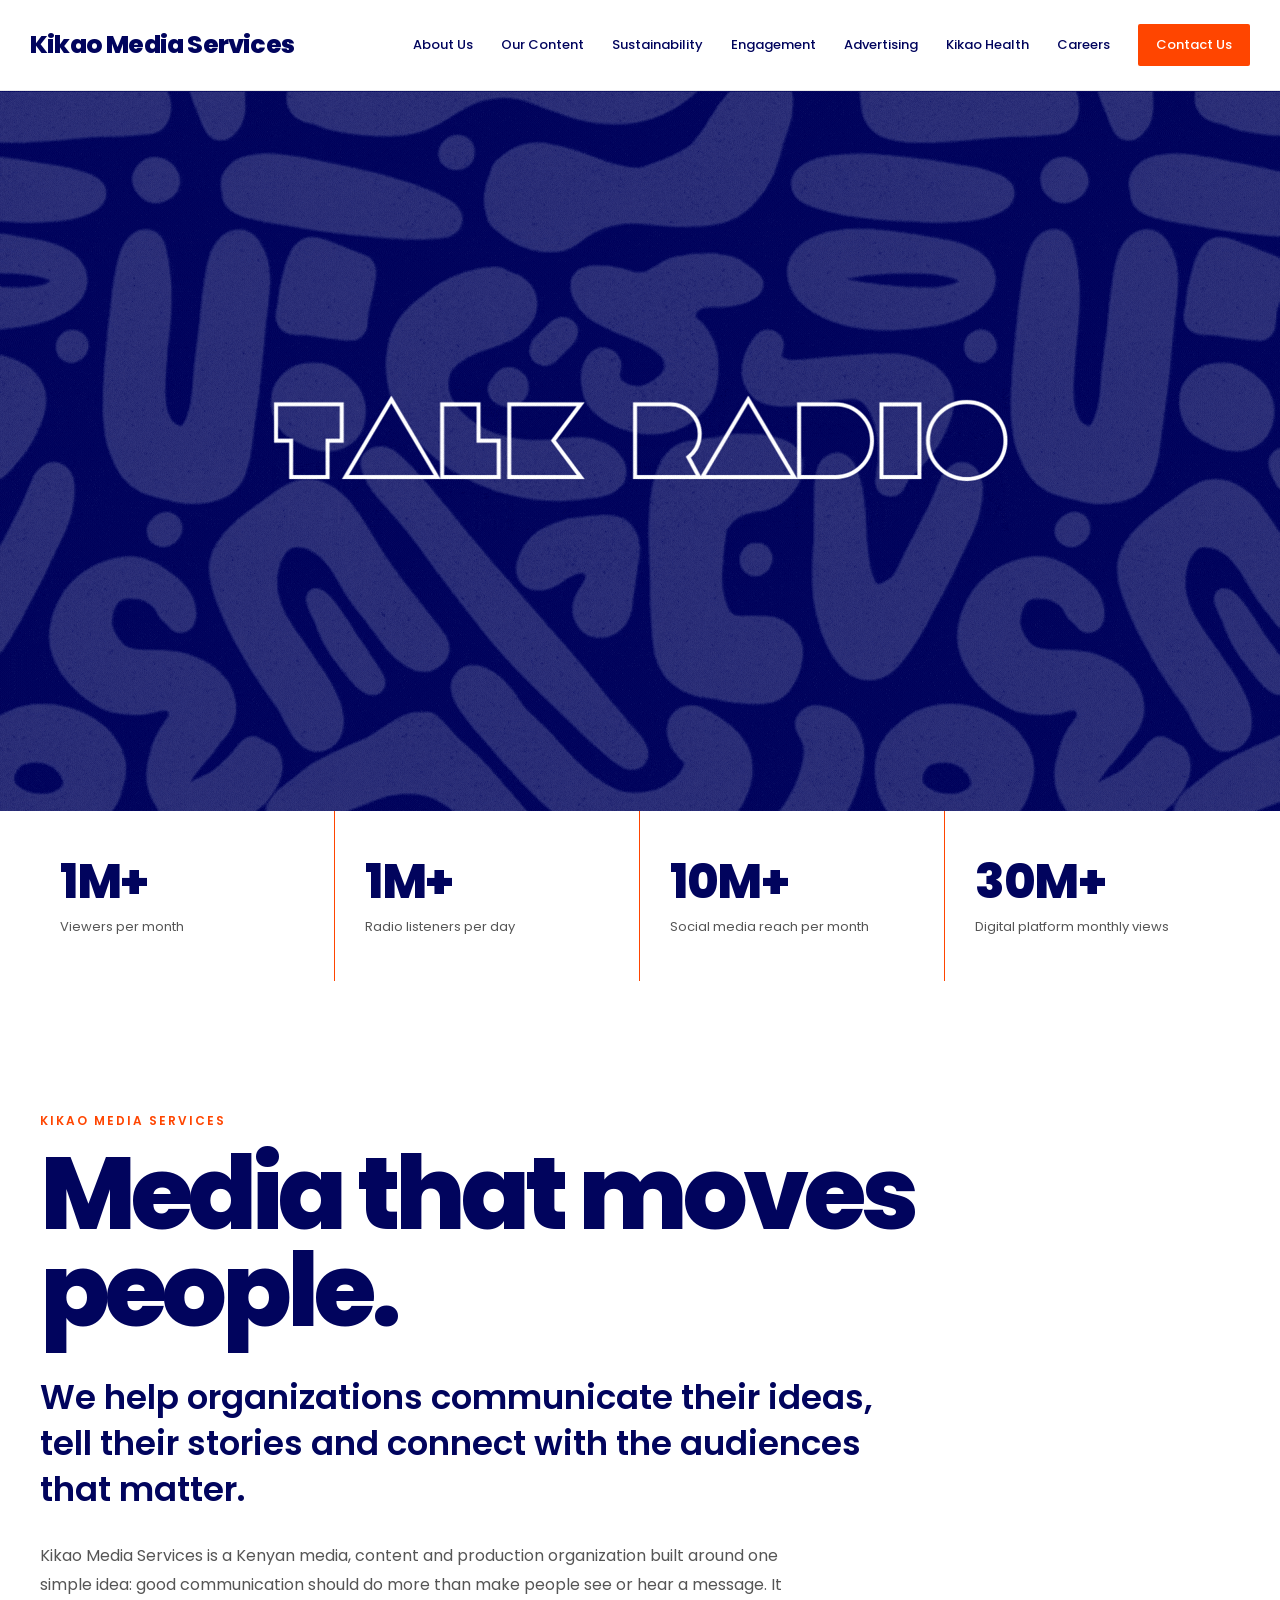
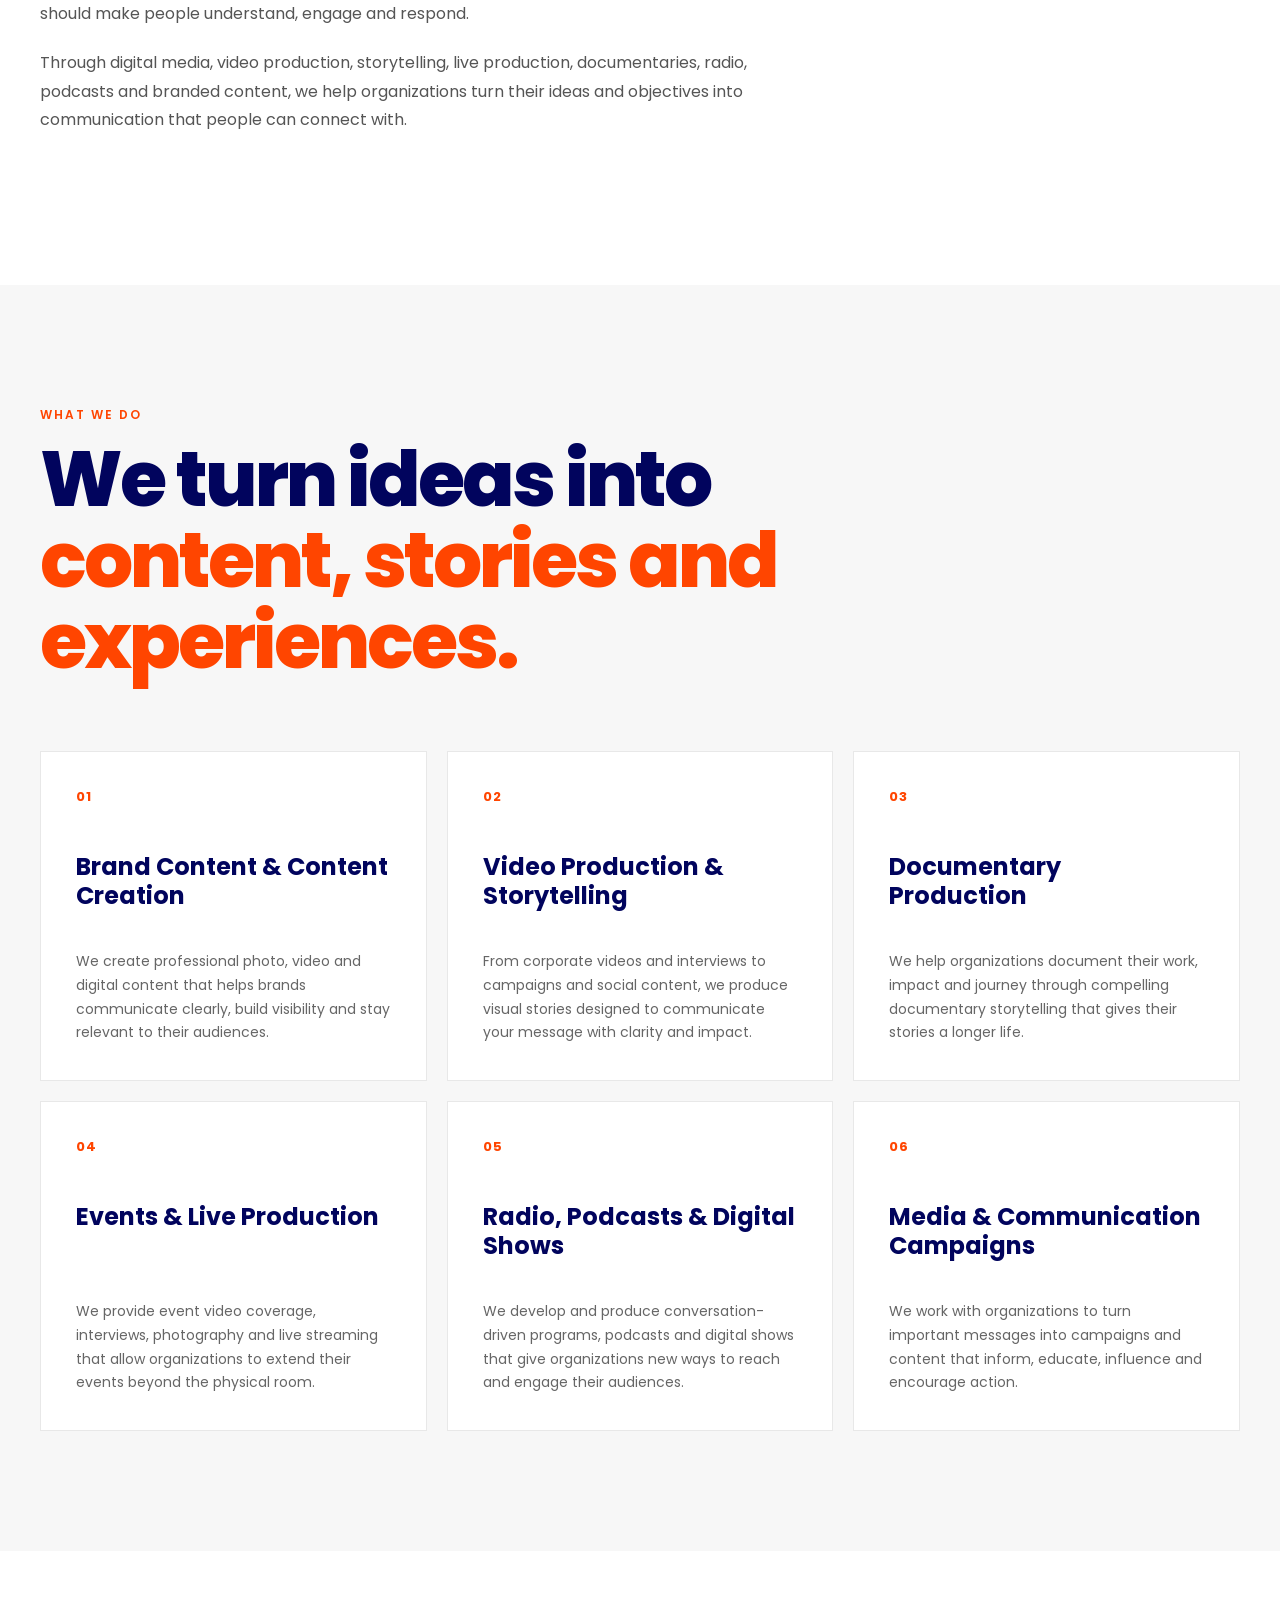
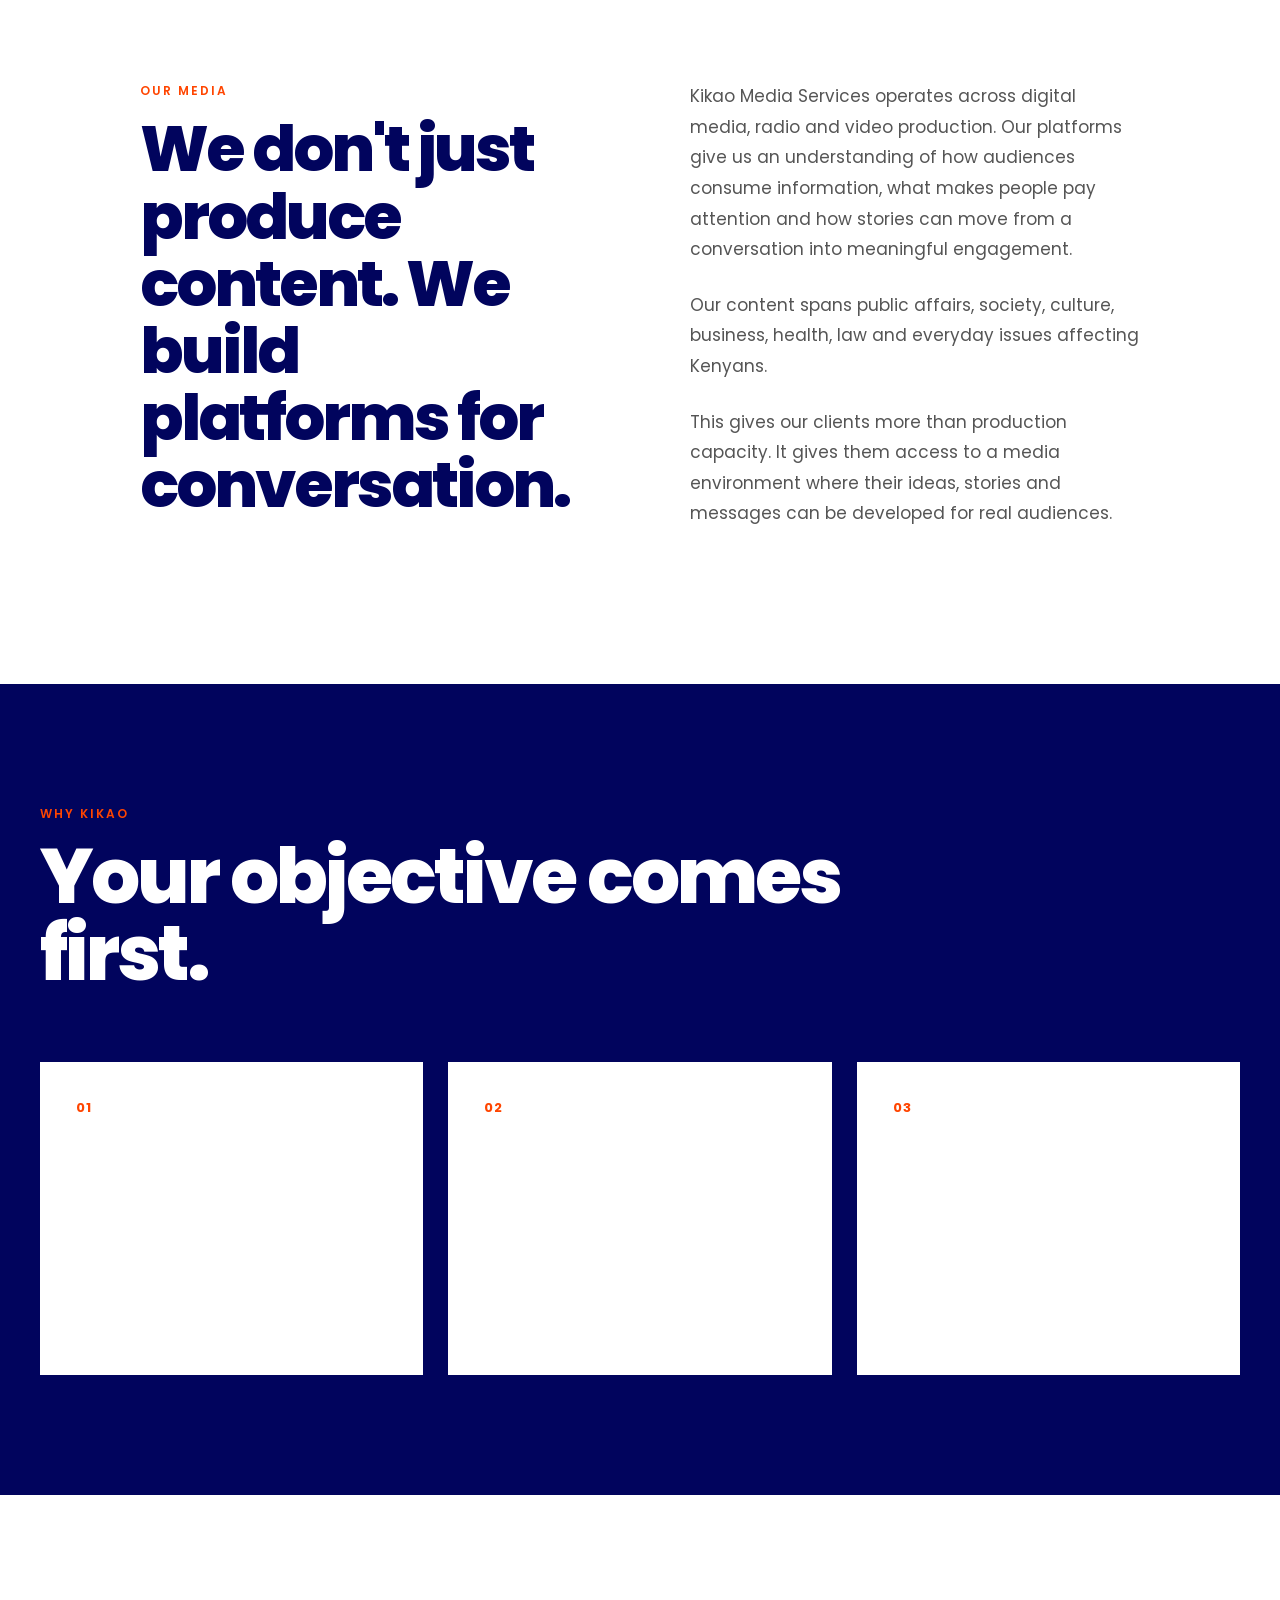
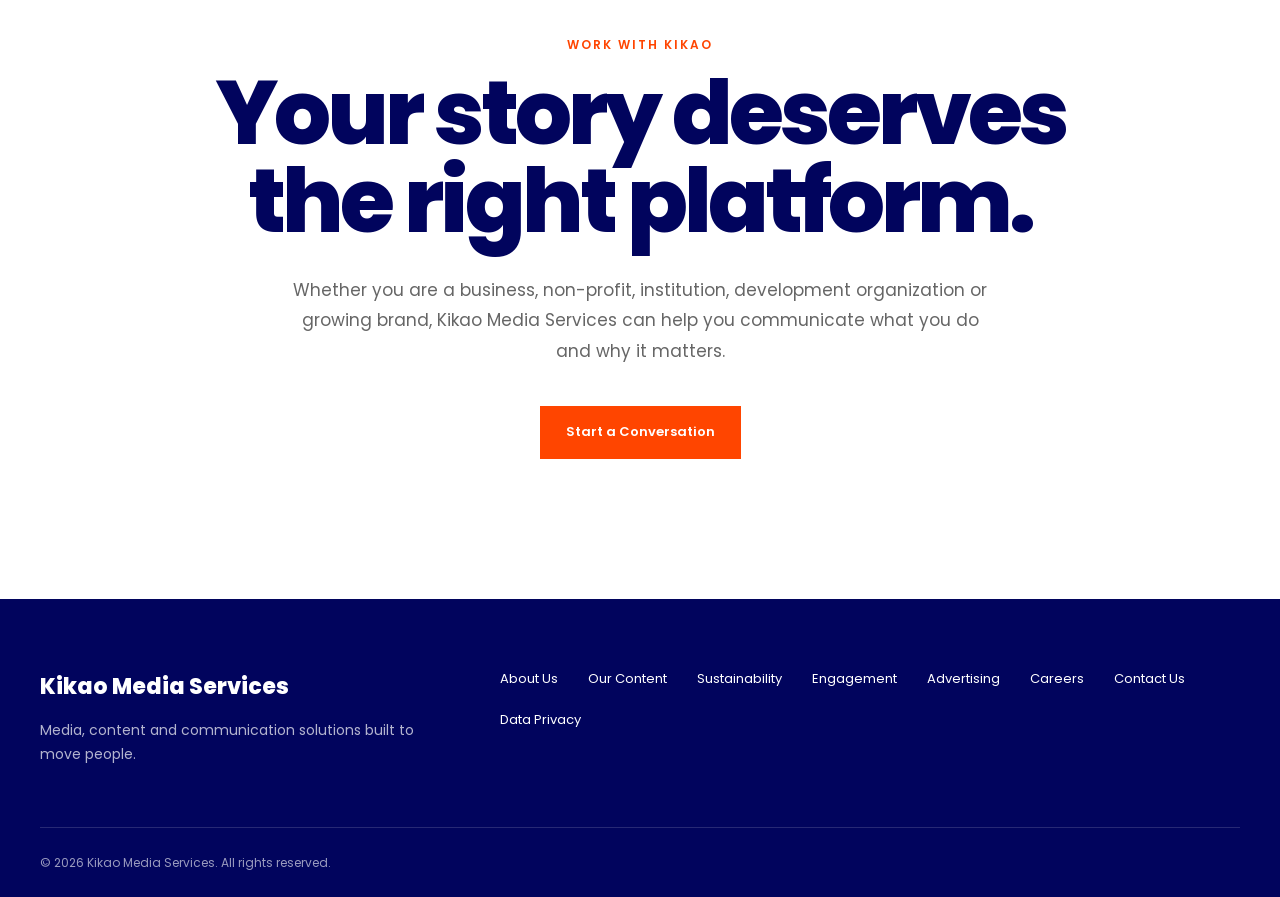
==== Kikao Media Website 2/index.html @ 3f17b271 "Update index.html" ====
<!DOCTYPE html>
<html lang="en">

<head>

    <meta charset="UTF-8">

    <meta name="viewport" content="width=device-width, initial-scale=1.0">

    <title>Kikao Media Services | Media, Content & Communication</title>

    <meta
        name="description"
        content="Kikao Media Services is a Kenyan media and production organization helping businesses, organizations and brands communicate through content, storytelling, digital media and production."
    >

    <!-- Google Fonts -->

    <link rel="preconnect" href="https://fonts.googleapis.com">

    <link rel="preconnect"
          href="https://fonts.gstatic.com"
          crossorigin>

    <link
        href="https://fonts.googleapis.com/css2?family=Poppins:wght@400;500;600;700;800&display=swap"
        rel="stylesheet"
    >

    <!-- Main CSS -->

    <link rel="stylesheet" href="kikao.css">

</head>


<body>


<!-- =========================================
     HEADER
========================================= -->

<header class="site-header">

    <div class="header-container">

        <!-- LOGO -->

        <a href="index.html" class="logo">
            Kikao Media Services
        </a>


        <!-- DESKTOP NAVIGATION -->

        <nav class="desktop-nav">

            <a href="about.html">
                About Us
            </a>

            <a href="content.html">
                Our Content
            </a>

            <a href="sustainability.html">
                Sustainability
            </a>

            <a href="engagement.html">
                Engagement
            </a>

            <a href="advertising.html">
                Advertising
            </a>

            <a href="kikaohealth.html">
                Kikao Health
            </a>

            <a href="careers.html">
                Careers
            </a>

            <a href="contact.html" class="contact-link">
                Contact Us
            </a>

        </nav>


        <!-- MOBILE MENU BUTTON -->

        <button
            class="menu-button"
            id="menuButton"
            aria-label="Open navigation menu"
            aria-expanded="false"
        >

            <span></span>
            <span></span>
            <span></span>

        </button>

    </div>


    <!-- MOBILE NAVIGATION -->

    <nav class="mobile-nav" id="mobileNav">

        <a href="about.html">
            About Us
        </a>

        <a href="content.html">
            Our Content
        </a>

        <a href="sustainability.html">
            Sustainability
        </a>

        <a href="engagement.html">
            Engagement
        </a>

        <a href="advertising.html">
            Advertising
        </a>

        <a href="kikaohealth.html">
                Kikao Health
            </a>

        <a href="careers.html">
            Careers
        </a>

        <a href="privacy.html">
            Privacy
        </a>

        <a href="contact.html">
            Contact Us
        </a>

    </nav>

</header>



<!-- =========================================
     HERO / BANNER
========================================= -->

<section class="hero">

    <img
        src="Kikao Thumbnails.gif"
        alt="Kikao Media Services"
        class="hero-image"
    >

</section>



<!-- =========================================
     AUDIENCE STATISTICS
========================================= -->

<section class="stats">

    <div class="stats-container">


        <div class="stat-item">

            <div class="stat-number">
                1M+
            </div>

            <div class="stat-label">
                Viewers per month
            </div>

        </div>


        <div class="stat-item">

            <div class="stat-number">
                1M+
            </div>

            <div class="stat-label">
                Radio listeners per day
            </div>

        </div>


        <div class="stat-item">

            <div class="stat-number">
                10M+
            </div>

            <div class="stat-label">
                Social media reach per month
            </div>

        </div>


        <div class="stat-item">

            <div class="stat-number">
                30M+
            </div>

            <div class="stat-label">
                Digital platform monthly views
            </div>

        </div>

    </div>

</section>



<!-- =========================================
     INTRODUCTION
========================================= -->

<section class="intro-section">

    <div class="intro-container">


        <p class="section-eyebrow">
            KIKAO MEDIA SERVICES
        </p>


        <h1>
            Media that moves people.
        </h1>


        <p class="intro-lead">

            We help organizations communicate their ideas,
            tell their stories and connect with the audiences
            that matter.

        </p>


        <p class="intro-text">

            Kikao Media Services is a Kenyan media, content and
            production organization built around one simple idea:
            good communication should do more than make people
            see or hear a message. It should make people understand,
            engage and respond.

        </p>


        <p class="intro-text">

            Through digital media, video production, storytelling,
            live production, documentaries, radio, podcasts and
            branded content, we help organizations turn their
            ideas and objectives into communication that people
            can connect with.

        </p>

    </div>

</section>



<!-- =========================================
     WHAT WE DO
========================================= -->

<section class="services-section">

    <div class="services-container">


        <div class="services-heading">

            <p class="section-eyebrow">
                WHAT WE DO
            </p>

            <h2>
                We turn ideas into
                <span>content, stories and experiences.</span>
            </h2>

        </div>



        <div class="services-grid">


            <!-- SERVICE 01 -->

            <div class="service-card">

                <span class="service-number">
                    01
                </span>

                <h3>
                    Brand Content
                    & Content Creation
                </h3>

                <p>

                    We create professional photo, video and
                    digital content that helps brands communicate
                    clearly, build visibility and stay relevant
                    to their audiences.

                </p>

            </div>



            <!-- SERVICE 02 -->

            <div class="service-card">

                <span class="service-number">
                    02
                </span>

                <h3>
                    Video Production
                    & Storytelling
                </h3>

                <p>

                    From corporate videos and interviews to
                    campaigns and social content, we produce
                    visual stories designed to communicate
                    your message with clarity and impact.

                </p>

            </div>



            <!-- SERVICE 03 -->

            <div class="service-card">

                <span class="service-number">
                    03
                </span>

                <h3>
                    Documentary
                    Production
                </h3>

                <p>

                    We help organizations document their work,
                    impact and journey through compelling
                    documentary storytelling that gives
                    their stories a longer life.

                </p>

            </div>



            <!-- SERVICE 04 -->

            <div class="service-card">

                <span class="service-number">
                    04
                </span>

                <h3>
                    Events & Live
                    Production
                </h3>

                <p>

                    We provide event video coverage, interviews,
                    photography and live streaming that allow
                    organizations to extend their events beyond
                    the physical room.

                </p>

            </div>



            <!-- SERVICE 05 -->

            <div class="service-card">

                <span class="service-number">
                    05
                </span>

                <h3>
                    Radio, Podcasts
                    & Digital Shows
                </h3>

                <p>

                    We develop and produce conversation-driven
                    programs, podcasts and digital shows that
                    give organizations new ways to reach and
                    engage their audiences.

                </p>

            </div>



            <!-- SERVICE 06 -->

            <div class="service-card">

                <span class="service-number">
                    06
                </span>

                <h3>
                    Media & Communication
                    Campaigns
                </h3>

                <p>

                    We work with organizations to turn important
                    messages into campaigns and content that
                    inform, educate, influence and encourage
                    action.

                </p>

            </div>

        </div>

    </div>

</section>



<!-- =========================================
     OUR MEDIA
========================================= -->

<section class="media-section">

    <div class="media-container">


        <div class="media-heading">

            <p class="section-eyebrow">
                OUR MEDIA
            </p>

            <h2>
                We don't just produce
                content. We build
                platforms for conversation.
            </h2>

        </div>


        <div class="media-content">

            <p>

                Kikao Media Services operates across digital
                media, radio and video production. Our platforms
                give us an understanding of how audiences consume
                information, what makes people pay attention and
                how stories can move from a conversation into
                meaningful engagement.

            </p>


            <p>

                Our content spans public affairs, society,
                culture, business, health, law and everyday
                issues affecting Kenyans.

            </p>


            <p>

                This gives our clients more than production
                capacity. It gives them access to a media
                environment where their ideas, stories and
                messages can be developed for real audiences.

            </p>

        </div>

    </div>

</section>



<!-- =========================================
     WHY KIKAO
========================================= -->

<section class="why-section">

    <div class="why-container">


        <div class="why-heading">

            <p class="section-eyebrow">
                WHY KIKAO
            </p>

            <h2>
                Your objective comes first.
            </h2>

        </div>


        <div class="why-grid">


            <div class="why-item">

                <span class="why-number">
                    01
                </span>

                <h3>
                    We understand
                    the problem.
                </h3>

                <p>

                    Before creating anything, we take time to
                    understand what you are trying to achieve,
                    who you need to reach and what stands in
                    the way.

                </p>

            </div>



            <div class="why-item">

                <span class="why-number">
                    02
                </span>

                <h3>
                    We build the
                    right solution.
                </h3>

                <p>

                    We combine strategy, storytelling and
                    production to develop content and media
                    solutions around your actual objective.

                </p>

            </div>



            <div class="why-item">

                <span class="why-number">
                    03
                </span>

                <h3>
                    We create something
                    people remember.
                </h3>

                <p>

                    The final goal is not simply to produce
                    something that looks good. It is to create
                    communication that reaches people and
                    creates value for your organization.

                </p>

            </div>

        </div>

    </div>

</section>



<!-- =========================================
     PARTNERS
========================================= -->

<section class="partnership-section">

    <div class="partnership-container">


        <p class="section-eyebrow">
            WORK WITH KIKAO
        </p>


        <h2>
            Your story deserves
            the right platform.
        </h2>


        <p>

            Whether you are a business, non-profit,
            institution, development organization or
            growing brand, Kikao Media Services can help
            you communicate what you do and why it matters.

        </p>


        <a
            href="contact.html"
            class="primary-button"
        >
            Start a Conversation
        </a>

    </div>

</section>



<!-- =========================================
     FOOTER
========================================= -->

<footer class="site-footer">

    <div class="footer-container">


        <div class="footer-brand">

            <div class="footer-logo">
                Kikao Media Services
            </div>

            <p>

                Media, content and communication solutions
                built to move people.

            </p>

        </div>



        <div class="footer-links">

            <a href="about.html">
                About Us
            </a>

            <a href="content.html">
                Our Content
            </a>

            <a href="sustainability.html">
                Sustainability
            </a>

            <a href="engagement.html">
                Engagement
            </a>

            <a href="advertising.html">
                Advertising
            </a>

            <a href="careers.html">
                Careers
            </a>

            <a href="contact.html">
                Contact Us
            </a>

            <a href="privacy.html">
                Data Privacy
            </a>

        </div>

    </div>



    <div class="footer-bottom">

        <p>
            © 2026 Kikao Media Services. All rights reserved.
        </p>

    </div>

</footer>



<!-- =========================================
     JAVASCRIPT
========================================= -->

<script>

const menuButton = document.getElementById("menuButton");
const mobileNav = document.getElementById("mobileNav");


menuButton.addEventListener("click", function () {

    const isOpen =
        mobileNav.classList.toggle("active");


    menuButton.setAttribute(
        "aria-expanded",
        isOpen
    );

});


/* Close mobile menu after clicking a link */

const mobileLinks =
    mobileNav.querySelectorAll("a");


mobileLinks.forEach(function (link) {

    link.addEventListener("click", function () {

        mobileNav.classList.remove("active");

        menuButton.setAttribute(
            "aria-expanded",
            "false"
        );

    });

});

</script>


</body>

</html>
---- Kikao Media Website 2/kikao.css ----
/* =========================================
   KIKAO MEDIA SERVICES
   MAIN STYLESHEET
========================================= */


/* =========================================
   VARIABLES
========================================= */

:root {
    /* Kikao Brand Colors */
    --primary-color: #01045d;
    --accent-color: #ff4500;

    /* Supporting Colors */
    --text-color: #01045d;
    --muted-color: #555555;
    --background-color: #ffffff;
    --border-color: #e8e8e8;

    /* Layout */
    --max-width: 1400px;
}


/* =========================================
   RESET
========================================= */

* {
    margin: 0;
    padding: 0;
    box-sizing: border-box;
}

html {
    scroll-behavior: smooth;
}

body {
    font-family: "Poppins", sans-serif;
    background: var(--background-color);
    color: var(--text-color);
    line-height: 1.6;
}

a {
    color: inherit;
    text-decoration: none;
}


/* =========================================
   HEADER
========================================= */

.site-header {
    width: 100%;
    background: var(--background-color);
    border-bottom: 1px solid var(--border-color);

    position: relative;
    z-index: 1000;
}

.header-container {
    width: min(100% - 60px, var(--max-width));
    min-height: 90px;
    margin: 0 auto;

    display: flex;
    align-items: center;
    justify-content: space-between;
    gap: 40px;
}


/* =========================================
   LOGO
========================================= */

.logo {
    color: var(--primary-color);

    font-size: 25px;
    font-weight: 800;

    letter-spacing: -0.8px;
    white-space: nowrap;

    transition: color 0.25s ease, opacity 0.25s ease;
}

.logo:hover {
    color: var(--accent-color);
}


/* =========================================
   DESKTOP NAVIGATION
========================================= */

.desktop-nav {
    display: flex;
    align-items: center;
    gap: 28px;
}

.desktop-nav a {
    color: var(--primary-color);

    font-size: 13px;
    font-weight: 500;

    white-space: nowrap;

    transition:
        color 0.25s ease,
        opacity 0.25s ease;
}

.desktop-nav a:hover {
    color: var(--accent-color);
}


/* Contact CTA */

.desktop-nav .contact-link {
    color: #ffffff;
    background: var(--accent-color);

    padding: 11px 18px;

    border-radius: 2px;

    transition:
        background 0.25s ease,
        opacity 0.25s ease;
}

.desktop-nav .contact-link:hover {
    color: #ffffff;
    background: var(--primary-color);
    opacity: 1;
}


/* =========================================
   MOBILE MENU BUTTON
========================================= */

.menu-button {
    width: 42px;
    height: 42px;

    border: none;
    background: transparent;

    display: none;

    flex-direction: column;
    justify-content: center;
    align-items: center;

    gap: 5px;

    cursor: pointer;
}

.menu-button span {
    display: block;

    width: 22px;
    height: 2px;

    background: var(--primary-color);

    transition:
        transform 0.25s ease,
        opacity 0.25s ease;
}


/* =========================================
   MOBILE NAVIGATION
========================================= */

.mobile-nav {
    display: none;

    width: 100%;

    padding: 15px 30px 25px;

    background: var(--background-color);

    border-top: 1px solid var(--border-color);
}

.mobile-nav a {
    display: block;

    padding: 14px 0;

    color: var(--primary-color);

    font-size: 14px;
    font-weight: 500;

    border-bottom: 1px solid var(--border-color);

    transition: color 0.25s ease;
}

.mobile-nav a:last-child {
    border-bottom: none;
}

.mobile-nav a:hover {
    color: var(--accent-color);
}

.mobile-nav.active {
    display: block;
}


/* =========================================
   HERO
========================================= */

.hero {
    width: 100%;

    overflow: hidden;

    background: var(--background-color);
}

.hero-image {
    display: block;

    width: 100%;
    height: auto;

    min-height: 300px;

    object-fit: cover;
}


/* =========================================
   STATISTICS
========================================= */

.stats {
    width: 100%;

    background: var(--background-color);
}

.stats-container {
    width: min(100% - 60px, var(--max-width));
    margin: 0 auto;

    display: grid;

    grid-template-columns: repeat(4, 1fr);
}


/* Individual statistic */

.stat-item {
    min-height: 170px;

    padding: 40px 30px;

    display: flex;
    flex-direction: column;
    justify-content: center;

    border-right: 1px solid var(--accent-color);
}

.stat-item:last-child {
    border-right: none;
}


/* =========================================
   STAT NUMBER
========================================= */

.stat-number {
    color: var(--primary-color);

    font-size: clamp(30px, 4vw, 48px);

    font-weight: 800;

    line-height: 1.1;

    letter-spacing: -1.5px;
}


/* =========================================
   STAT LABEL
========================================= */

.stat-label {
    margin-top: 8px;

    color: var(--muted-color);

    font-size: 13px;
    font-weight: 400;

    line-height: 1.5;
}


/* =========================================
   NEXT SECTION
========================================= */

.next-section {
    padding: 120px 30px;

    background: var(--background-color);
}

.section-container {
    width: min(100%, 900px);

    margin: 0 auto;
}


/* Eyebrow */

.section-eyebrow {
    margin-bottom: 15px;

    color: var(--accent-color);

    font-size: 12px;
    font-weight: 600;

    letter-spacing: 2px;
}


/* Main heading */

.section-container h2 {
    margin-bottom: 20px;

    color: var(--primary-color);

    font-size: clamp(36px, 6vw, 72px);

    font-weight: 800;

    letter-spacing: -3px;

    line-height: 1.05;
}


/* Section paragraph */

.section-container > p:last-child {
    max-width: 650px;

    color: var(--muted-color);

    font-size: 17px;
}


/* =========================================
   TABLET
========================================= */

@media (max-width: 1100px) {

    .desktop-nav {
        gap: 18px;
    }

    .desktop-nav a {
        font-size: 12px;
    }

    .logo {
        font-size: 22px;
    }

    .header-container {
        width: min(100% - 40px, var(--max-width));
    }

    .stats-container {
        width: min(100% - 40px, var(--max-width));
    }

    .stat-item {
        padding: 35px 20px;
    }

}


/* =========================================
   MOBILE
========================================= */

@media (max-width: 800px) {

    /* Header */

    .header-container {
        min-height: 75px;

        width: calc(100% - 40px);
    }

    .logo {
        font-size: 20px;

        letter-spacing: -0.6px;
    }


    /* Hide desktop navigation */

    .desktop-nav {
        display: none;
    }


    /* Show mobile button */

    .menu-button {
        display: flex;
    }


    /* Hero */

    .hero-image {
        min-height: 220px;

        object-fit: cover;
    }


    /* Statistics */

    .stats-container {
        width: 100%;

        display: block;
    }

    .stat-item {
        min-height: auto;

        padding: 30px 25px;

        border-right: none;

        border-bottom: 1px solid var(--accent-color);
    }

    .stat-item:last-child {
        border-bottom: none;
    }

    .stat-number {
        font-size: 38px;
    }

    .stat-label {
        font-size: 13px;
    }


    /* Next section */

    .next-section {
        padding: 80px 25px;
    }

    .section-container h2 {
        letter-spacing: -2px;
    }

}


/* =========================================
   SMALL PHONES
========================================= */

@media (max-width: 450px) {

    .logo {
        font-size: 18px;
    }

    .header-container {
        width: calc(100% - 30px);
    }

    .mobile-nav {
        padding-left: 20px;

        padding-right: 20px;
    }

    .hero-image {
        min-height: 190px;
    }

    .stat-item {
        padding: 27px 20px;
    }

    .stat-number {
        font-size: 34px;
    }

    .next-section {
        padding: 70px 20px;
    }

}

/* =========================================
   KIKAO MEDIA SERVICES
   ABOUT PAGE STYLING
========================================= */


/* =========================================
   GLOBAL ABOUT PAGE CONTAINERS
========================================= */

.about-container,
.content-container,
.media-container,
.cta-container {
    width: min(100% - 60px, 1200px);
    margin-left: auto;
    margin-right: auto;
}


/* =========================================
   WHO WE ARE
========================================= */

.about-intro {
    padding: 130px 0 140px;
    background: #ffffff;
}

.about-container {
    max-width: 1100px;
}

.about-intro .section-eyebrow {
    margin-bottom: 24px;
}

.about-intro h1 {
    max-width: 1050px;

    margin-bottom: 40px;

    color: var(--primary-color);

    font-size: clamp(42px, 6vw, 76px);
    font-weight: 800;

    line-height: 1.05;
    letter-spacing: -3px;
}

.about-intro p {
    max-width: 800px;

    margin-bottom: 22px;

    color: var(--muted-color);

    font-size: 16px;
    line-height: 1.8;
}

.about-intro .lead-text {
    max-width: 850px;

    margin-bottom: 28px;

    color: var(--primary-color);

    font-size: 20px;
    font-weight: 500;

    line-height: 1.7;
}


/* =========================================
   WHAT WE DO
========================================= */

.what-we-do {
    padding: 130px 0 150px;

    background: #f7f7f7;
}

.what-we-do h2,
.our-approach h2,
.why-kikao h2 {
    max-width: 900px;

    margin-bottom: 65px;

    color: var(--primary-color);

    font-size: clamp(40px, 5.5vw, 70px);
    font-weight: 800;

    line-height: 1.05;
    letter-spacing: -3px;
}


/* =========================================
   SERVICE CARDS
========================================= */

.service-grid {
    display: grid;

    grid-template-columns: repeat(3, 1fr);

    gap: 24px;
}

.about-service {
    min-height: 520px;

    padding: 42px 38px;

    background: #ffffff;

    border: 1px solid #e5e5e5;

    display: flex;
    flex-direction: column;

    transition:
        transform 0.3s ease,
        border-color 0.3s ease,
        box-shadow 0.3s ease;
}

.about-service:hover {
    transform: translateY(-6px);

    border-color: var(--accent-color);

    box-shadow: 0 15px 40px rgba(0, 0, 0, 0.06);
}


/* Service number */

.service-number {
    display: block;

    margin-bottom: 35px;

    color: var(--accent-color);

    font-size: 13px;
    font-weight: 600;

    letter-spacing: 1px;
}


/* Service heading */

.about-service h3 {
    margin-bottom: 25px;

    color: var(--primary-color);

    font-size: 27px;
    font-weight: 700;

    line-height: 1.2;
    letter-spacing: -0.8px;
}


/* Service paragraphs */

.about-service p {
    margin-bottom: 18px;

    color: var(--muted-color);

    font-size: 14px;

    line-height: 1.8;
}


/* Value section */

.value-label {
    margin-top: auto;
    margin-bottom: 8px;

    color: var(--accent-color);

    font-size: 11px;
    font-weight: 700;

    letter-spacing: 1.5px;
}

.about-service .value-text {
    margin-bottom: 0;

    color: var(--primary-color);

    font-size: 14px;
    font-weight: 500;
}


/* =========================================
   OUR MEDIA
========================================= */

.our-media {
    padding: 150px 0;

    background: #ffffff;
}

.media-container {
    max-width: 1000px;
}

.our-media .section-eyebrow {
    margin-bottom: 24px;
}

.our-media h2 {
    max-width: 900px;

    margin-bottom: 45px;

    color: var(--primary-color);

    font-size: clamp(42px, 6vw, 76px);
    font-weight: 800;

    line-height: 1.05;
    letter-spacing: -3px;
}

.our-media p {
    max-width: 780px;

    margin-bottom: 22px;

    color: var(--muted-color);

    font-size: 16px;
    line-height: 1.8;
}

.our-media .lead-text {
    max-width: 850px;

    margin-bottom: 32px;

    color: var(--primary-color);

    font-size: 20px;
    font-weight: 500;

    line-height: 1.7;
}


/* =========================================
   OUR APPROACH
========================================= */

.our-approach {
    padding: 140px 0 160px;

    background: #f7f7f7;
}

.our-approach h2 {
    margin-bottom: 65px;
}


/* Approach cards */

.approach-grid {
    display: grid;

    grid-template-columns: repeat(3, 1fr);

    gap: 24px;
}

.approach-item {
    min-height: 350px;

    padding: 40px;

    background: #ffffff;

    border: 1px solid #e5e5e5;

    transition:
        transform 0.3s ease,
        border-color 0.3s ease,
        box-shadow 0.3s ease;
}

.approach-item:hover {
    transform: translateY(-6px);

    border-color: var(--accent-color);

    box-shadow: 0 15px 40px rgba(0, 0, 0, 0.06);
}

.approach-number {
    display: block;

    margin-bottom: 40px;

    color: var(--accent-color);

    font-size: 13px;
    font-weight: 600;

    letter-spacing: 1px;
}

.approach-item h3 {
    margin-bottom: 8px;

    color: var(--primary-color);

    font-size: 30px;
    font-weight: 700;

    letter-spacing: -1px;
}

.approach-item h4 {
    margin-bottom: 22px;

    color: var(--primary-color);

    font-size: 15px;
    font-weight: 500;
}

.approach-item p {
    color: var(--muted-color);

    font-size: 14px;

    line-height: 1.8;
}


/* =========================================
   WHY KIKAO
========================================= */

.why-kikao {
    padding: 150px 0;

    background: #ffffff;
}

.why-kikao h2 {
    margin-bottom: 70px;
}


/* Why cards */

.why-grid {
    display: grid;

    grid-template-columns: repeat(2, 1fr);

    gap: 24px;
}

.why-item {
    padding: 40px;

    border: 1px solid #e5e5e5;

    background: #ffffff;

    transition:
        border-color 0.3s ease,
        transform 0.3s ease,
        box-shadow 0.3s ease;
}

.why-item:hover {
    transform: translateY(-5px);

    border-color: var(--accent-color);

    box-shadow: 0 15px 40px rgba(0, 0, 0, 0.05);
}

.why-number {
    display: block;

    margin-bottom: 25px;

    color: var(--accent-color);

    font-size: 12px;
    font-weight: 600;

    letter-spacing: 1px;
}

.why-item h3 {
    margin-bottom: 15px;

    color: var(--primary-color);

    font-size: 24px;
    font-weight: 700;

    letter-spacing: -0.5px;
}

.why-item p {
    max-width: 500px;

    color: var(--muted-color);

    font-size: 14px;

    line-height: 1.8;
}


/* =========================================
   CALL TO ACTION
========================================= */

.about-cta {
    padding: 150px 0;

    background: var(--primary-color);

    text-align: center;
}

.cta-container {
    max-width: 900px;
}

.about-cta .section-eyebrow {
    margin-bottom: 25px;

    color: var(--accent-color);
}

.about-cta h2 {
    margin-bottom: 25px;

    color: #ffffff;

    font-size: clamp(45px, 7vw, 85px);
    font-weight: 800;

    line-height: 1;
    letter-spacing: -4px;
}

.about-cta p {
    max-width: 650px;

    margin: 0 auto 40px;

    color: rgba(255, 255, 255, 0.75);

    font-size: 17px;

    line-height: 1.7;
}


/* =========================================
   CTA BUTTONS
========================================= */

.cta-buttons {
    display: flex;

    justify-content: center;
    align-items: center;

    gap: 15px;
}

.primary-button,
.secondary-button {
    display: inline-flex;

    align-items: center;
    justify-content: center;

    padding: 14px 25px;

    font-size: 13px;
    font-weight: 600;

    transition:
        background 0.25s ease,
        color 0.25s ease,
        border-color 0.25s ease;
}


/* Orange button */

.primary-button {
    color: #ffffff;

    background: var(--accent-color);

    border: 1px solid var(--accent-color);
}

.primary-button:hover {
    color: var(--primary-color);

    background: #ffffff;

    border-color: #ffffff;
}


/* Outline button */

.secondary-button {
    color: #ffffff;

    background: transparent;

    border: 1px solid rgba(255, 255, 255, 0.5);
}

.secondary-button:hover {
    color: var(--primary-color);

    background: #ffffff;

    border-color: #ffffff;
}


/* =========================================
   TABLET
========================================= */

@media (max-width: 900px) {

    .about-container,
    .content-container,
    .media-container,
    .cta-container {
        width: min(100% - 50px, 750px);
    }


    .service-grid,
    .approach-grid {
        grid-template-columns: 1fr;
    }


    .about-service {
        min-height: auto;
    }


    .approach-item {
        min-height: auto;
    }


    .why-grid {
        grid-template-columns: 1fr;
    }


    .about-intro,
    .our-media,
    .why-kikao {
        padding: 100px 0;
    }


    .what-we-do,
    .our-approach {
        padding: 100px 0;
    }


    .about-intro h1,
    .our-media h2,
    .what-we-do h2,
    .our-approach h2,
    .why-kikao h2 {
        letter-spacing: -2px;
    }

}


/* =========================================
   MOBILE
========================================= */

@media (max-width: 600px) {

    .about-container,
    .content-container,
    .media-container,
    .cta-container {
        width: calc(100% - 40px);
    }


    /* Who We Are */

    .about-intro {
        padding: 80px 0 90px;
    }

    .about-intro h1 {
        margin-bottom: 30px;

        font-size: clamp(38px, 11vw, 55px);

        letter-spacing: -2px;
    }

    .about-intro .lead-text {
        font-size: 17px;
    }

    .about-intro p {
        font-size: 14px;
    }


    /* What We Do */

    .what-we-do {
        padding: 80px 0 90px;
    }

    .what-we-do h2,
    .our-approach h2,
    .why-kikao h2 {
        margin-bottom: 45px;

        font-size: clamp(38px, 10vw, 55px);

        letter-spacing: -2px;
    }


    /* Service Cards */

    .service-grid {
        gap: 18px;
    }

    .about-service {
        padding: 30px;

        min-height: 0;
    }

    .about-service h3 {
        font-size: 24px;
    }


    /* Our Media */

    .our-media {
        padding: 90px 0;
    }

    .our-media h2 {
        margin-bottom: 35px;

        font-size: clamp(40px, 11vw, 58px);

        letter-spacing: -2px;
    }

    .our-media .lead-text {
        font-size: 17px;
    }

    .our-media p {
        font-size: 14px;
    }


    /* Approach */

    .our-approach {
        padding: 90px 0;
    }

    .approach-grid {
        gap: 18px;
    }

    .approach-item {
        padding: 30px;
    }

    .approach-item h3 {
        font-size: 27px;
    }


    /* Why Kikao */

    .why-kikao {
        padding: 90px 0;
    }

    .why-grid {
        gap: 18px;
    }

    .why-item {
        padding: 30px;
    }


    /* CTA */

    .about-cta {
        padding: 90px 0;
    }

    .about-cta h2 {
        font-size: clamp(42px, 12vw, 65px);

        letter-spacing: -3px;
    }

    .about-cta p {
        font-size: 15px;
    }

    .cta-buttons {
        flex-direction: column;

        width: 100%;
    }

    .primary-button,
    .secondary-button {
        width: 100%;
    }

}


/* =========================================
   VERY SMALL PHONES
========================================= */

@media (max-width: 380px) {

    .about-container,
    .content-container,
    .media-container,
    .cta-container {
        width: calc(100% - 30px);
    }

    .about-service,
    .approach-item,
    .why-item {
        padding: 25px;
    }

}

/* =========================================
   KIKAO MEDIA GROUP
   DATA PRIVACY PAGE
========================================= */


/* =========================================
   VARIABLES
========================================= */

:root {

    --privacy-primary: #01045d;
    --privacy-accent: #ff4500;

    --privacy-text: #111111;
    --privacy-muted: #666666;

    --privacy-background: #ffffff;
    --privacy-light: #f7f7f7;

    --privacy-border: #e5e5e5;

}


/* =========================================
   GENERAL
========================================= */

.privacy-container {

    width: min(
        calc(100% - 60px),
        1200px
    );

    margin: 0 auto;

}


/* =========================================
   HERO
========================================= */

.privacy-hero {

    padding: 120px 0 100px;

    background: var(--privacy-light);

    border-bottom: 1px solid var(--privacy-border);

}


.privacy-eyebrow {

    margin-bottom: 20px;

    color: var(--privacy-accent);

    font-size: 12px;
    font-weight: 700;

    letter-spacing: 2px;

}


.privacy-hero h1 {

    max-width: 900px;

    margin-bottom: 30px;

    color: var(--privacy-primary);

    font-size: clamp(
        52px,
        8vw,
        110px
    );

    font-weight: 800;

    letter-spacing: -5px;

    line-height: 0.95;

}


.privacy-intro {

    max-width: 650px;

    color: var(--privacy-muted);

    font-size: 18px;

    line-height: 1.7;

}


/* =========================================
   CONTENT
========================================= */

.privacy-content {

    padding: 100px 0 140px;

    background: var(--privacy-background);

}


/* =========================================
   PRIVACY SECTION
========================================= */

.privacy-section {

    display: grid;

    grid-template-columns: 100px 1fr;

    gap: 60px;

    padding: 70px 0;

    border-bottom: 1px solid var(--privacy-border);

}


.privacy-section:first-child {

    padding-top: 0;

}


.privacy-section:last-child {

    border-bottom: none;

}


/* =========================================
   NUMBER
========================================= */

.privacy-number {

    color: var(--privacy-accent);

    font-size: 14px;

    font-weight: 700;

    letter-spacing: 1px;

}


/* =========================================
   COPY
========================================= */

.privacy-copy {

    max-width: 800px;

}


.privacy-copy h2 {

    margin-bottom: 25px;

    color: var(--privacy-primary);

    font-size: clamp(
        28px,
        4vw,
        48px
    );

    font-weight: 800;

    letter-spacing: -1.5px;

    line-height: 1.1;

}


.privacy-copy p {

    margin-bottom: 20px;

    color: var(--privacy-text);

    font-size: 16px;

    line-height: 1.8;

}


.privacy-copy ul {

    margin: 25px 0;

    padding-left: 22px;

}


.privacy-copy li {

    margin-bottom: 13px;

    padding-left: 5px;

    color: var(--privacy-text);

    font-size: 16px;

    line-height: 1.7;

}


.privacy-copy strong {

    color: var(--privacy-primary);

}


/* =========================================
   CONTACT
========================================= */

.privacy-contact {

    margin-top: 35px;

    padding: 30px;

    background: var(--privacy-light);

    border-left: 4px solid var(--privacy-accent);

}


.privacy-contact p {

    margin-bottom: 8px;

}


.privacy-contact a {

    color: var(--privacy-primary);

    font-weight: 600;

}


.privacy-contact a:hover {

    color: var(--privacy-accent);

}


/* =========================================
   UPDATED DATE
========================================= */

.privacy-updated {

    margin-top: 35px;

    padding-top: 20px;

    border-top: 1px solid var(--privacy-border);

}


/* =========================================
   FOOTER
========================================= */

.site-footer {

    padding: 70px 0 25px;

    background: var(--privacy-primary);

    color: #ffffff;

}


.footer-container {

    width: min(
        calc(100% - 60px),
        1200px
    );

    margin: 0 auto;

    display: flex;

    justify-content: space-between;

    gap: 60px;

}


.footer-brand {

    max-width: 400px;

}


.footer-logo {

    margin-bottom: 15px;

    font-size: 22px;

    font-weight: 800;

}


.footer-brand p {

    color: rgba(255,255,255,0.7);

    font-size: 14px;

    line-height: 1.7;

}


.footer-links {

    display: flex;

    flex-wrap: wrap;

    gap: 20px 30px;

    align-content: flex-start;

}


.footer-links a {

    color: #ffffff;

    font-size: 13px;

    transition: color 0.2s ease;

}


.footer-links a:hover {

    color: var(--privacy-accent);

}


.footer-bottom {

    width: min(
        calc(100% - 60px),
        1200px
    );

    margin: 60px auto 0;

    padding-top: 25px;

    border-top: 1px solid rgba(
        255,
        255,
        255,
        0.15
    );

}


.footer-bottom p {

    color: rgba(
        255,
        255,
        255,
        0.6
    );

    font-size: 12px;

}


/* =========================================
   TABLET
========================================= */

@media (max-width: 800px) {

    .privacy-container {

        width: calc(100% - 40px);

    }


    .privacy-hero {

        padding: 80px 0 70px;

    }


    .privacy-hero h1 {

        letter-spacing: -3px;

    }


    .privacy-content {

        padding: 70px 0 90px;

    }


    .privacy-section {

        grid-template-columns: 1fr;

        gap: 15px;

        padding: 55px 0;

    }


    .privacy-number {

        margin-bottom: 5px;

    }


    .privacy-copy h2 {

        font-size: 34px;

    }


    .privacy-copy p,
    .privacy-copy li {

        font-size: 15px;

    }


    .footer-container {

        width: calc(100% - 40px);

        flex-direction: column;

        gap: 40px;

    }


    .footer-bottom {

        width: calc(100% - 40px);

    }

}


/* =========================================
   SMALL PHONES
========================================= */

@media (max-width: 450px) {

    .privacy-container {

        width: calc(100% - 30px);

    }


    .privacy-hero {

        padding: 65px 0 55px;

    }


    .privacy-hero h1 {

        font-size: 48px;

        letter-spacing: -2.5px;

    }


    .privacy-intro {

        font-size: 16px;

    }


    .privacy-content {

        padding: 60px 0 80px;

    }


    .privacy-section {

        padding: 45px 0;

    }


    .privacy-copy h2 {

        font-size: 30px;

    }


    .privacy-contact {

        padding: 22px;

    }


    .footer-container,
    .footer-bottom {

        width: calc(100% - 30px);

    }

}

/* =========================================
   HOMEPAGE INTRO
========================================= */

.intro-section {
    padding: 130px 30px;
    background: #ffffff;
}

.intro-container {
    width: min(100%, 1200px);
    margin: 0 auto;
}

.intro-container h1 {
    max-width: 1000px;

    margin-bottom: 35px;

    color: var(--primary-color, #01045d);

    font-size: clamp(50px, 8vw, 110px);

    font-weight: 800;

    letter-spacing: -5px;

    line-height: 0.95;
}

.intro-lead {
    max-width: 850px;

    margin-bottom: 30px;

    color: var(--primary-color, #01045d);

    font-size: clamp(22px, 3vw, 34px);

    font-weight: 600;

    line-height: 1.35;
}

.intro-text {
    max-width: 780px;

    margin-bottom: 20px;

    color: #555555;

    font-size: 16px;

    line-height: 1.8;
}


/* =========================================
   SERVICES
========================================= */

.services-section {
    padding: 120px 30px;

    background: #f7f7f7;
}

.services-container {
    width: min(100%, 1200px);

    margin: 0 auto;
}

.services-heading {
    max-width: 850px;

    margin-bottom: 70px;
}

.services-heading h2 {
    color: #01045d;

    font-size: clamp(42px, 6vw, 78px);

    font-weight: 800;

    letter-spacing: -3px;

    line-height: 1.05;
}

.services-heading h2 span {
    color: #ff4500;
}


.services-grid {
    display: grid;

    grid-template-columns:
        repeat(3, 1fr);

    gap: 20px;
}


.service-card {
    min-height: 330px;

    padding: 35px;

    background: #ffffff;

    border: 1px solid #e8e8e8;

    display: flex;

    flex-direction: column;

    transition:
        transform 0.25s ease,
        box-shadow 0.25s ease;
}

.service-card:hover {
    transform: translateY(-5px);

    box-shadow:
        0 15px 40px rgba(0,0,0,0.07);
}

.service-number {
    margin-bottom: 45px;

    color: #ff4500;

    font-size: 13px;

    font-weight: 700;
}

.service-card h3 {
    margin-bottom: 20px;

    color: #01045d;

    font-size: 24px;

    font-weight: 700;

    line-height: 1.2;
}

.service-card p {
    margin-top: auto;

    color: #666666;

    font-size: 14px;

    line-height: 1.7;
}


/* =========================================
   MEDIA
========================================= */

.media-section {
    padding: 130px 30px;

    background: #ffffff;
}

.media-container {
    width: min(100%, 1200px);

    margin: 0 auto;

    display: grid;

    grid-template-columns:
        1fr 1fr;

    gap: 100px;
}

.media-heading h2 {
    color: #01045d;

    font-size: clamp(40px, 5vw, 68px);

    font-weight: 800;

    letter-spacing: -3px;

    line-height: 1.05;
}

.media-content p {
    margin-bottom: 25px;

    color: #555555;

    font-size: 17px;

    line-height: 1.8;
}


/* =========================================
   WHY KIKAO
========================================= */

.why-section {
    padding: 120px 30px;

    background: #01045d;

    color: #ffffff;
}

.why-container {
    width: min(100%, 1200px);

    margin: 0 auto;
}

.why-heading {
    max-width: 800px;

    margin-bottom: 70px;
}

.why-heading .section-eyebrow {
    color: #ff4500;
}

.why-heading h2 {
    color: #ffffff;

    font-size: clamp(45px, 6vw, 80px);

    font-weight: 800;

    letter-spacing: -3px;

    line-height: 1;
}


.why-grid {
    display: grid;

    grid-template-columns:
        repeat(3, 1fr);

    gap: 25px;
}


.why-item {
    padding: 35px;

    border: 1px solid rgba(
        255,
        255,
        255,
        0.2
    );
}

.why-number {
    display: block;

    margin-bottom: 45px;

    color: #ff4500;

    font-size: 13px;

    font-weight: 700;
}

.why-item h3 {
    margin-bottom: 20px;

    color: #ffffff;

    font-size: 25px;

    line-height: 1.2;
}

.why-item p {
    color: rgba(
        255,
        255,
        255,
        0.7
    );

    font-size: 14px;

    line-height: 1.7;
}


/* =========================================
   PARTNERSHIP CTA
========================================= */

.partnership-section {
    padding: 140px 30px;

    background: #ffffff;

    text-align: center;
}

.partnership-container {
    width: min(100%, 900px);

    margin: 0 auto;
}

.partnership-container h2 {
    margin-bottom: 30px;

    color: #01045d;

    font-size: clamp(45px, 7vw, 90px);

    font-weight: 800;

    letter-spacing: -4px;

    line-height: 0.98;
}

.partnership-container > p:not(.section-eyebrow) {
    max-width: 700px;

    margin: 0 auto 40px;

    color: #666666;

    font-size: 17px;

    line-height: 1.8;
}


/* =========================================
   BUTTON
========================================= */

.primary-button {
    display: inline-block;

    padding: 15px 25px;

    background: #ff4500;

    color: #ffffff;

    font-size: 13px;

    font-weight: 600;

    transition:
        opacity 0.25s ease,
        transform 0.25s ease;
}

.primary-button:hover {
    opacity: 0.85;

    transform: translateY(-2px);
}


/* =========================================
   RESPONSIVE
========================================= */

@media (max-width: 900px) {

    .services-grid {
        grid-template-columns:
            repeat(2, 1fr);
    }

    .media-container {
        grid-template-columns: 1fr;

        gap: 50px;
    }

    .why-grid {
        grid-template-columns:
            repeat(2, 1fr);
    }

}


@media (max-width: 600px) {

    .intro-section {
        padding: 85px 20px;
    }

    .intro-container h1 {
        letter-spacing: -3px;
    }

    .services-section {
        padding: 85px 20px;
    }

    .services-grid {
        grid-template-columns: 1fr;
    }

    .service-card {
        min-height: 290px;

        padding: 28px;
    }

    .media-section {
        padding: 85px 20px;
    }

    .why-section {
        padding: 85px 20px;
    }

    .why-grid {
        grid-template-columns: 1fr;
    }

    .partnership-section {
        padding: 90px 20px;
    }

    .partnership-container h2 {
        letter-spacing: -3px;
    }

}

/* =========================================
   INNER PAGE INTRO
========================================= */

.page-intro {
    padding: 130px 30px 100px;
    background: #ffffff;
}

.page-intro-container {
    width: min(100%, 1200px);
    margin: 0 auto;
}

.page-intro h1 {
    max-width: 1050px;

    margin-bottom: 40px;

    color: #01045d;

    font-size: clamp(50px, 8vw, 105px);

    font-weight: 800;

    letter-spacing: -5px;

    line-height: 0.96;
}

.page-intro-text {
    max-width: 800px;

    margin-bottom: 20px;

    color: #555555;

    font-size: 17px;

    line-height: 1.8;
}


/* =========================================
   ENGAGEMENT
========================================= */

.engagement-section {
    padding: 100px 30px;

    background: #f7f7f7;
}

.engagement-container {
    width: min(100%, 1200px);

    margin: 0 auto;
}

.engagement-grid {
    display: grid;

    grid-template-columns:
        repeat(2, 1fr);

    gap: 20px;
}

.engagement-card {
    min-height: 360px;

    padding: 40px;

    background: #ffffff;

    border: 1px solid #e5e5e5;
}

.engagement-number {
    display: block;

    margin-bottom: 70px;

    color: #ff4500;

    font-size: 13px;

    font-weight: 700;
}

.engagement-card h2 {
    max-width: 400px;

    margin-bottom: 20px;

    color: #01045d;

    font-size: 30px;

    font-weight: 700;

    line-height: 1.15;
}

.engagement-card p {
    max-width: 600px;

    color: #666666;

    font-size: 15px;

    line-height: 1.8;
}


/* =========================================
   ENGAGEMENT VALUE
========================================= */

.engagement-value {
    padding: 140px 30px;

    background: #ffffff;
}

.engagement-value-container {
    width: min(100%, 1000px);

    margin: 0 auto;
}

.engagement-value h2 {
    max-width: 950px;

    margin-bottom: 35px;

    color: #01045d;

    font-size: clamp(45px, 7vw, 85px);

    font-weight: 800;

    letter-spacing: -4px;

    line-height: 0.98;
}

.engagement-value-container > p:last-child {
    max-width: 700px;

    color: #666666;

    font-size: 17px;

    line-height: 1.8;
}


/* =========================================
   CAREERS
========================================= */

.careers-section {
    padding: 100px 30px;

    background: #f7f7f7;
}

.careers-container {
    width: min(100%, 1200px);

    margin: 0 auto;
}

.careers-grid {
    display: grid;

    grid-template-columns:
        repeat(3, 1fr);

    gap: 20px;
}

.career-card {
    min-height: 440px;

    padding: 35px;

    background: #ffffff;

    border: 1px solid #e5e5e5;
}

.career-number {
    display: block;

    margin-bottom: 55px;

    color: #ff4500;

    font-size: 13px;

    font-weight: 700;
}

.career-card h2 {
    margin-bottom: 20px;

    color: #01045d;

    font-size: 28px;

    line-height: 1.15;
}

.career-card p {
    margin-bottom: 25px;

    color: #666666;

    font-size: 14px;

    line-height: 1.7;
}

.career-card ul {
    padding-left: 18px;

    color: #555555;

    font-size: 14px;

    line-height: 2;
}


/* =========================================
   CAREERS CULTURE
========================================= */

.careers-culture {
    padding: 140px 30px;

    background: #ffffff;
}

.careers-culture-container {
    width: min(100%, 1000px);

    margin: 0 auto;
}

.careers-culture h2 {
    max-width: 950px;

    margin-bottom: 35px;

    color: #01045d;

    font-size: clamp(45px, 7vw, 85px);

    font-weight: 800;

    letter-spacing: -4px;

    line-height: 0.98;
}

.careers-culture p:not(.section-eyebrow) {
    max-width: 750px;

    margin-bottom: 20px;

    color: #666666;

    font-size: 17px;

    line-height: 1.8;
}


/* =========================================
   CONTENT / PLATFORMS
========================================= */

.platform-section {
    padding: 100px 30px;

    background: #f7f7f7;
}

.platform-container {
    width: min(100%, 1200px);

    margin: 0 auto;
}

.platform-grid {
    display: grid;

    grid-template-columns:
        repeat(3, 1fr);

    gap: 20px;
}

.platform-card {
    min-height: 330px;

    padding: 35px;

    background: #ffffff;

    border: 1px solid #e5e5e5;

    display: flex;

    flex-direction: column;
}

.platform-number {
    margin-bottom: 50px;

    color: #ff4500;

    font-size: 13px;

    font-weight: 700;
}

.platform-card h2 {
    margin-bottom: 20px;

    color: #01045d;

    font-size: 30px;

    font-weight: 700;
}

.platform-card p {
    color: #666666;

    font-size: 14px;

    line-height: 1.7;
}

.platform-link {
    margin-top: auto;

    padding-top: 25px;

    color: #ff4500;

    font-size: 13px;

    font-weight: 600;
}

.platform-link:hover {
    color: #01045d;
}


/* =========================================
   PROGRAMMING
========================================= */

.programming-section {
    padding: 130px 30px;

    background: #ffffff;
}

.programming-container {
    width: min(100%, 1200px);

    margin: 0 auto;
}

.programming-heading {
    max-width: 850px;

    margin-bottom: 70px;
}

.programming-heading h2 {
    color: #01045d;

    font-size: clamp(45px, 6vw, 75px);

    font-weight: 800;

    letter-spacing: -3px;

    line-height: 1;
}

.programming-grid {
    display: grid;

    grid-template-columns:
        repeat(4, 1fr);

    gap: 20px;
}

.program-card {
    padding: 30px;

    border: 1px solid #e5e5e5;

    background: #ffffff;
}

.program-card h3 {
    margin-bottom: 15px;

    color: #01045d;

    font-size: 20px;
}

.program-card p {
    color: #666666;

    font-size: 14px;

    line-height: 1.7;
}


/* =========================================
   SIMPLE CTA
========================================= */

.simple-cta {
    padding: 130px 30px;

    background: #01045d;

    text-align: center;
}

.simple-cta-container {
    width: min(100%, 850px);

    margin: 0 auto;
}

.simple-cta h2 {
    margin-bottom: 30px;

    color: #ffffff;

    font-size: clamp(45px, 7vw, 85px);

    font-weight: 800;

    letter-spacing: -4px;

    line-height: 0.98;
}

.simple-cta p {
    max-width: 650px;

    margin: 0 auto 35px;

    color: rgba(255,255,255,0.7);

    font-size: 16px;

    line-height: 1.7;
}

.simple-cta .primary-button {
    display: inline-block;
}


/* =========================================
   RESPONSIVE
========================================= */

@media (max-width: 900px) {

    .engagement-grid {
        grid-template-columns: 1fr;
    }

    .careers-grid {
        grid-template-columns:
            repeat(2, 1fr);
    }

    .platform-grid {
        grid-template-columns:
            repeat(2, 1fr);
    }

    .programming-grid {
        grid-template-columns:
            repeat(2, 1fr);
    }

}


@media (max-width: 600px) {

    .page-intro {
        padding: 85px 20px 70px;
    }

    .page-intro h1 {
        letter-spacing: -3px;
    }

    .engagement-section {
        padding: 70px 20px;
    }

    .engagement-card {
        min-height: auto;

        padding: 30px;
    }

    .engagement-number {
        margin-bottom: 50px;
    }

    .engagement-value {
        padding: 85px 20px;
    }

    .engagement-value h2 {
        letter-spacing: -3px;
    }

    .careers-section {
        padding: 70px 20px;
    }

    .careers-grid {
        grid-template-columns: 1fr;
    }

    .career-card {
        min-height: auto;
    }

    .careers-culture {
        padding: 85px 20px;
    }

    .careers-culture h2 {
        letter-spacing: -3px;
    }

    .platform-section {
        padding: 70px 20px;
    }

    .platform-grid {
        grid-template-columns: 1fr;
    }

    .platform-card {
        min-height: 280px;
    }

    .programming-section {
        padding: 85px 20px;
    }

    .programming-grid {
        grid-template-columns: 1fr;
    }

    .simple-cta {
        padding: 90px 20px;
    }

    .simple-cta h2 {
        letter-spacing: -3px;
    }

}
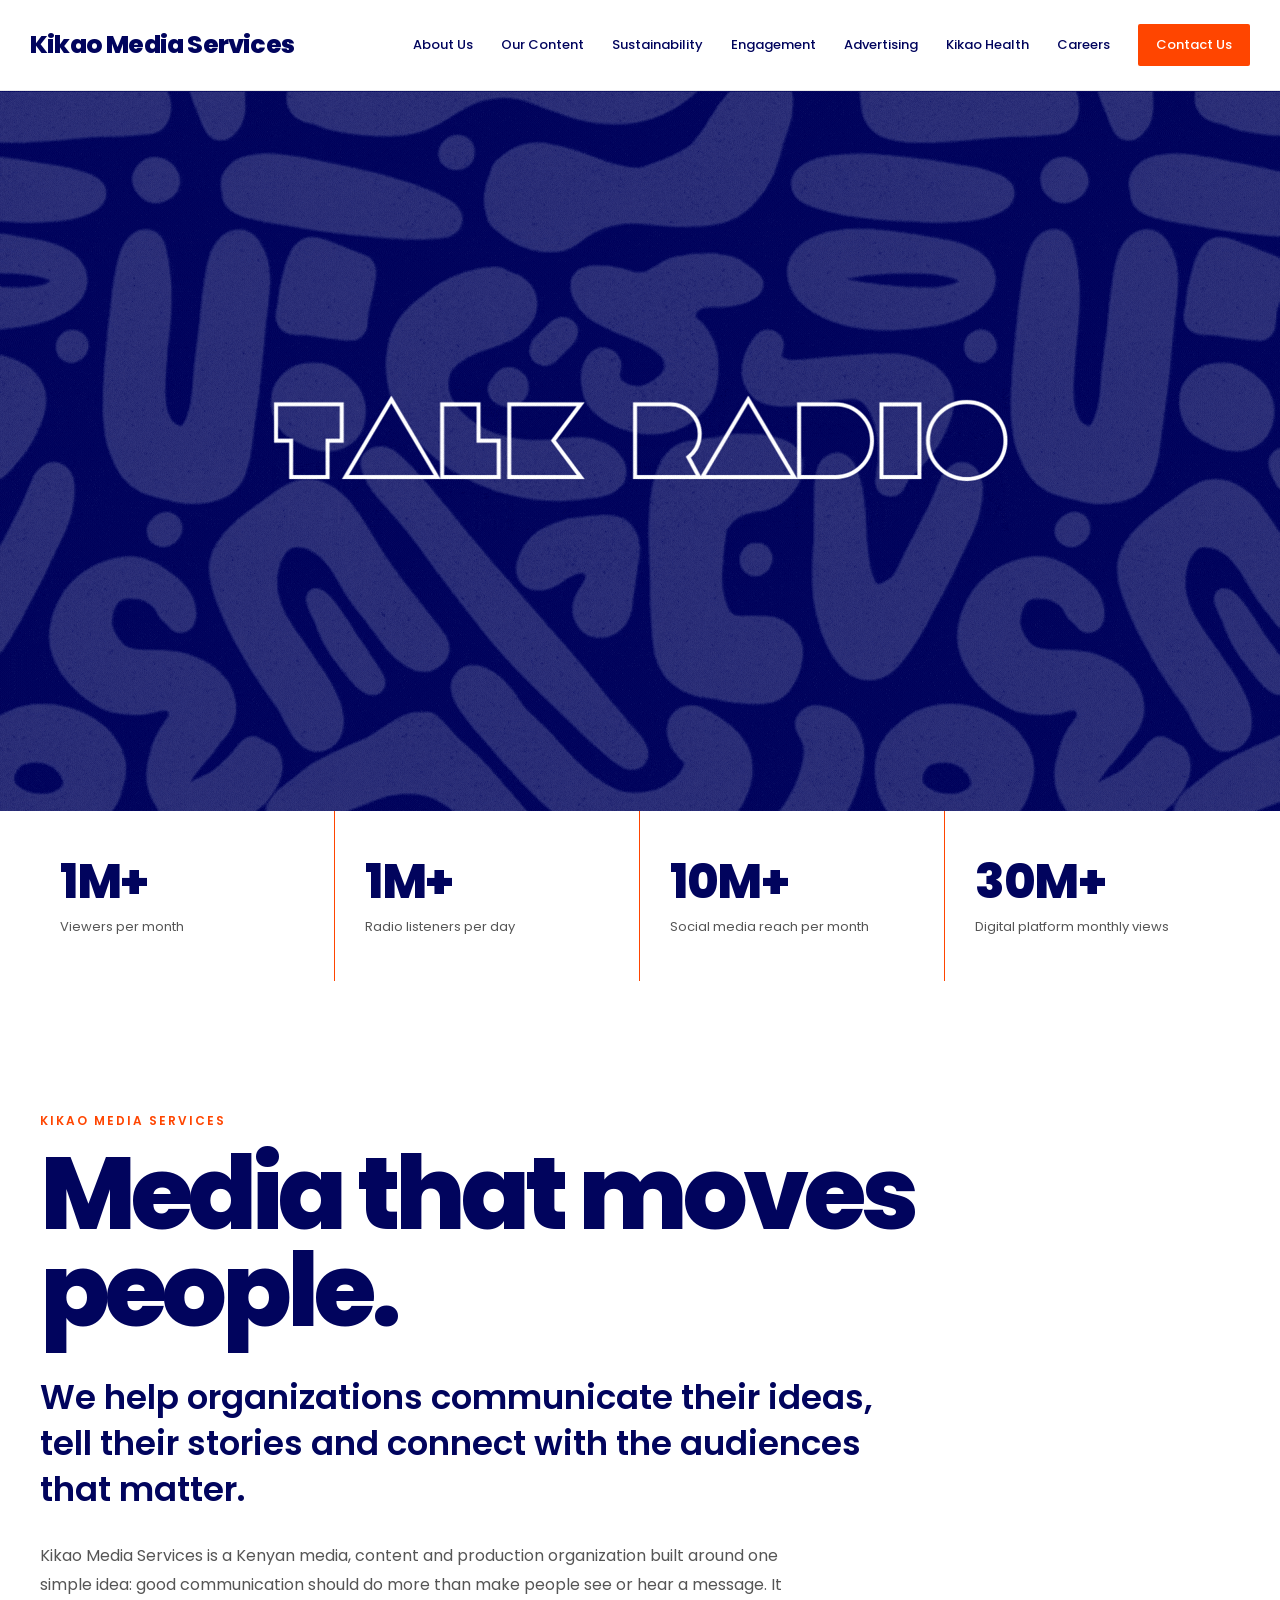
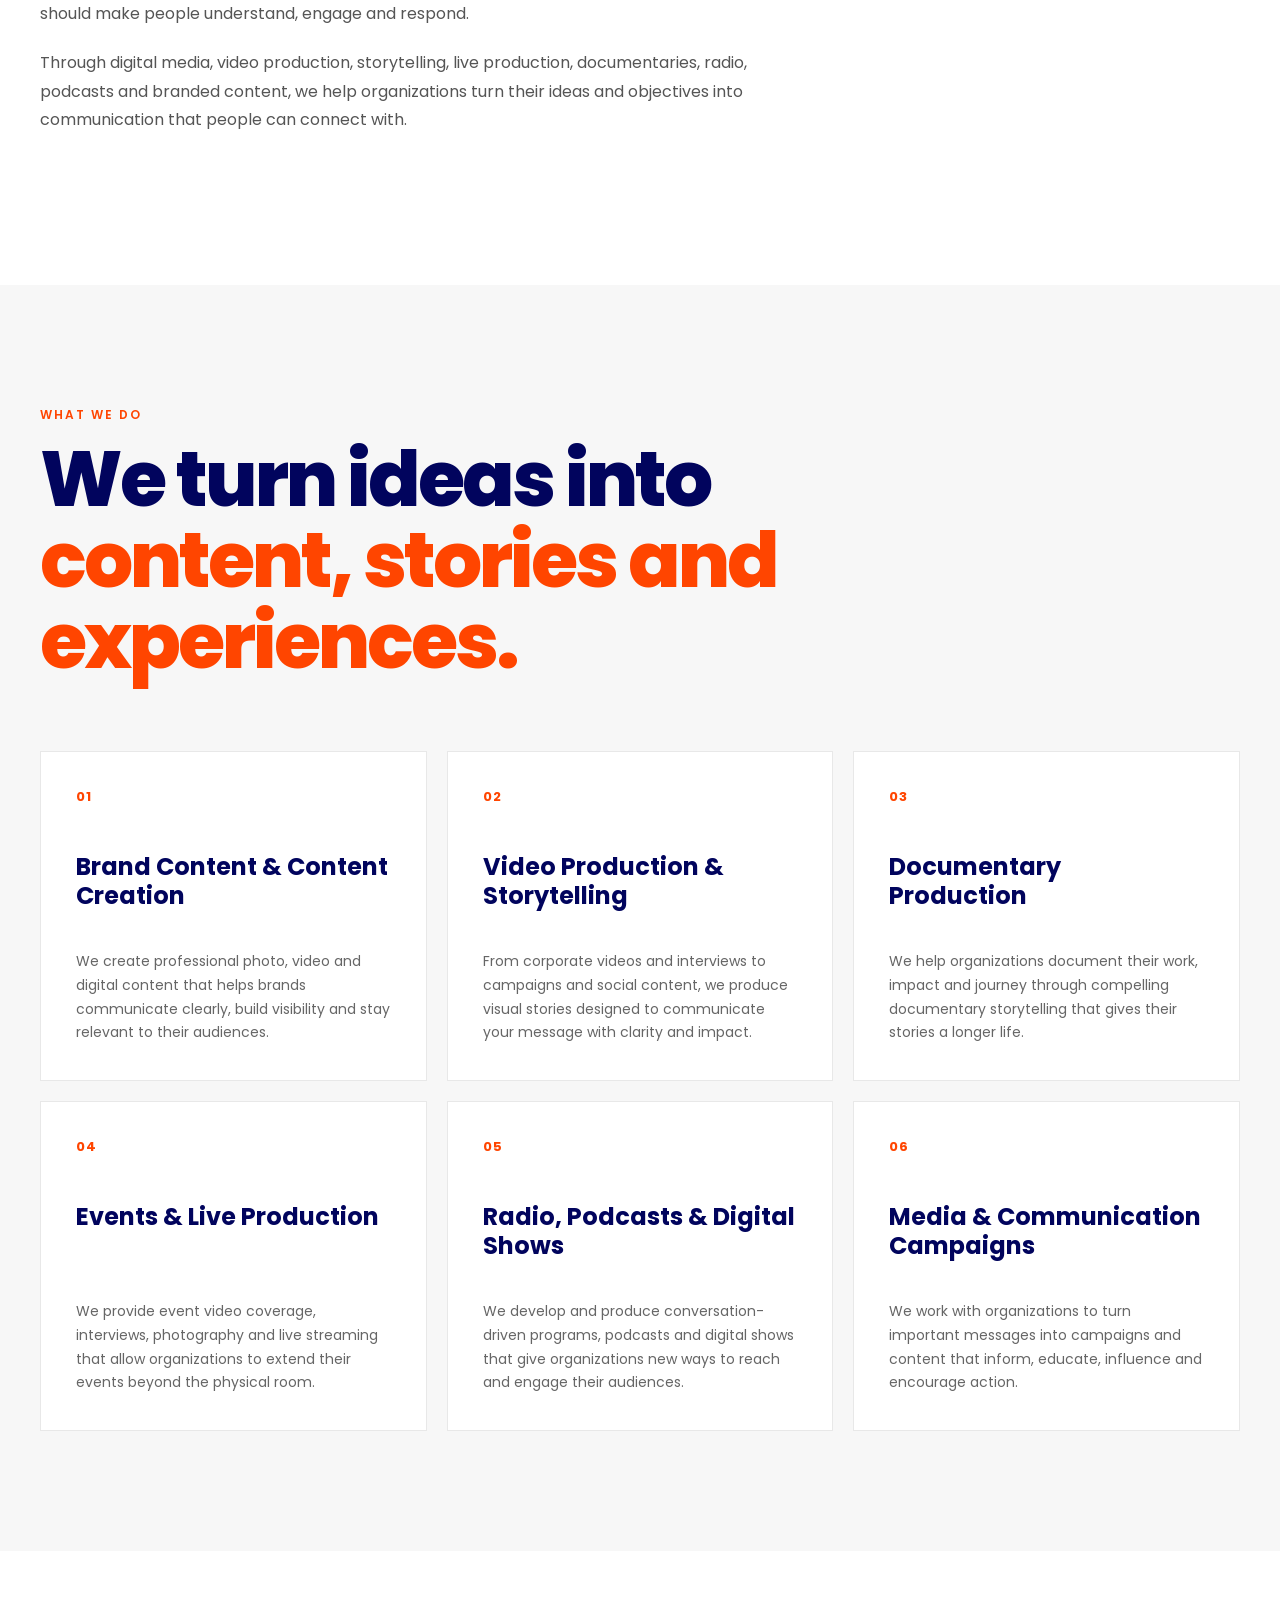
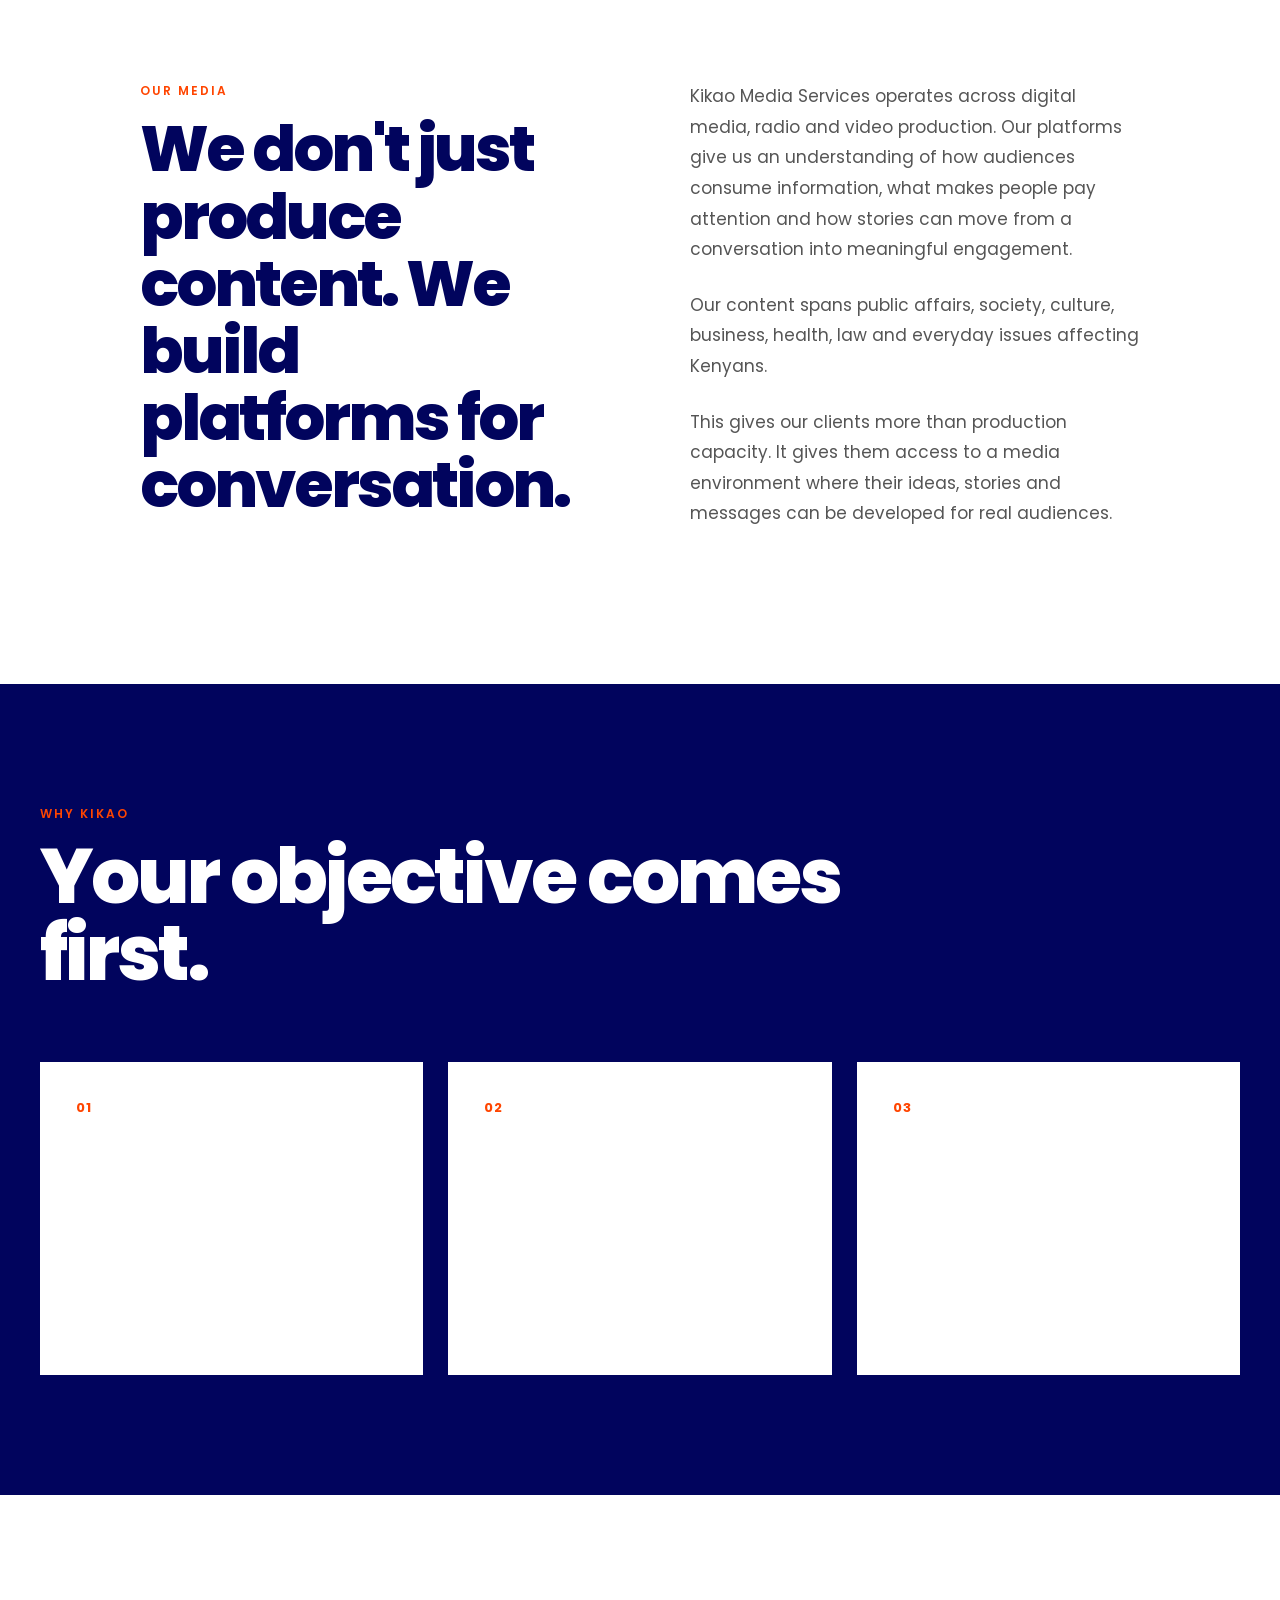
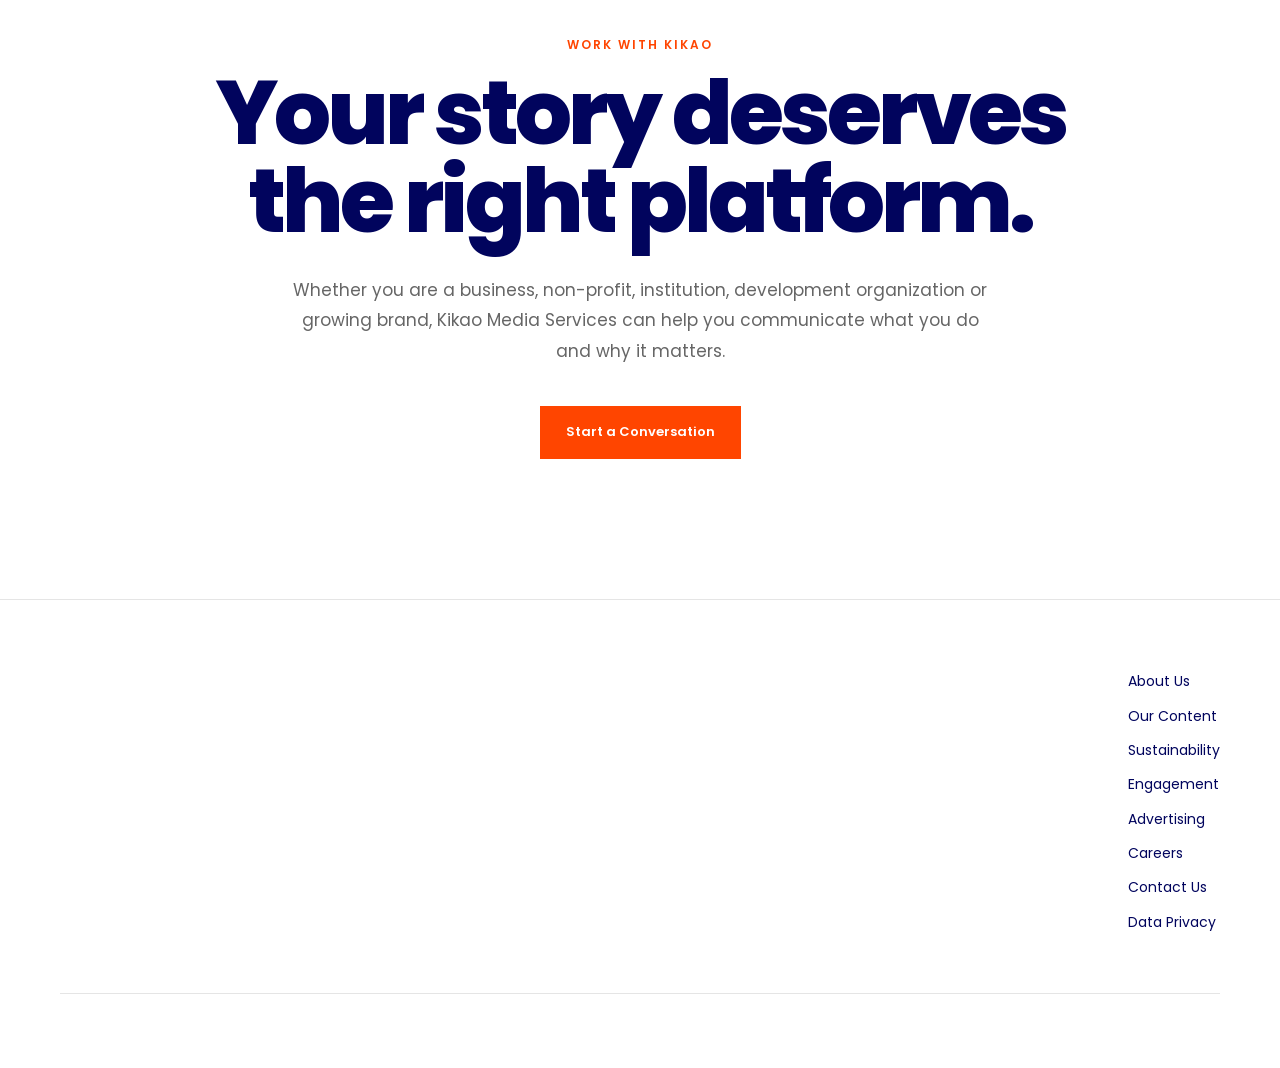
==== commit a759e9f8: "Update index.html" ====
--- a/Kikao Media Website 2/index.html
+++ b/Kikao Media Website 2/index.html
@@ -7,7 +7,7 @@
 
     <meta name="viewport" content="width=device-width, initial-scale=1.0">
 
-    <title>Kikao Media Services | Media, Content & Communication</title>
+    <title>Media, Production & Communication Services In Kenya | Kikao Media Services</title>
 
     <meta
         name="description"
--- a/Kikao Media Website 2/kikao.css
+++ b/Kikao Media Website 2/kikao.css
@@ -2966,4 +2966,611 @@
         letter-spacing: -3px;
     }
 
-}+}
+
+/* =========================================
+   KIKAO HEALTH
+   BRAND COLORS
+========================================= */
+
+.health-hero {
+    padding: 120px 30px 130px;
+    background: #ffffff;
+}
+
+.health-hero-container {
+    width: min(100%, 1200px);
+    margin: 0 auto;
+}
+
+.health-hero h1 {
+    max-width: 1050px;
+    margin-bottom: 35px;
+
+    font-size: clamp(48px, 8vw, 105px);
+    font-weight: 800;
+    line-height: 0.98;
+    letter-spacing: -5px;
+
+    color: #01045d;
+}
+
+.health-hero-text {
+    max-width: 720px;
+    margin-bottom: 35px;
+
+    font-size: 18px;
+    line-height: 1.7;
+
+    color: #111111;
+}
+
+.health-button {
+    display: inline-block;
+
+    padding: 14px 24px;
+
+    background: #ff4500;
+    color: #ffffff;
+
+    font-size: 14px;
+    font-weight: 600;
+
+    border-radius: 2px;
+
+    transition:
+        opacity 0.25s ease,
+        transform 0.25s ease;
+}
+
+.health-button:hover {
+    opacity: 0.85;
+    transform: translateY(-2px);
+}
+
+
+/* =========================================
+   GENERAL CONTAINER
+========================================= */
+
+.health-container {
+    width: min(calc(100% - 60px), 1200px);
+    margin: 0 auto;
+}
+
+.health-section-heading {
+    max-width: 850px;
+    margin-bottom: 60px;
+}
+
+.health-section-heading h2 {
+    margin-bottom: 20px;
+
+    font-size: clamp(40px, 6vw, 72px);
+    font-weight: 800;
+    line-height: 1.02;
+    letter-spacing: -3px;
+
+    color: #01045d;
+}
+
+.health-section-heading > p:last-child {
+    max-width: 650px;
+
+    font-size: 16px;
+    line-height: 1.7;
+
+    color: #111111;
+}
+
+
+/* =========================================
+   SECTION EYEBROW
+========================================= */
+
+.health-hero .section-eyebrow,
+.health-section-heading .section-eyebrow,
+.health-cta .section-eyebrow {
+    margin-bottom: 15px;
+
+    font-size: 12px;
+    font-weight: 700;
+    letter-spacing: 2px;
+
+    color: #ff4500;
+}
+
+
+/* =========================================
+   INTRODUCTION
+========================================= */
+
+.health-introduction {
+    padding: 120px 30px;
+    background: #f7f7f7;
+}
+
+.health-introduction-grid {
+    display: grid;
+    grid-template-columns: 1fr 1fr;
+
+    gap: 80px;
+    align-items: start;
+}
+
+.health-introduction h2 {
+    max-width: 600px;
+
+    font-size: clamp(38px, 5vw, 65px);
+    font-weight: 800;
+
+    line-height: 1.05;
+    letter-spacing: -3px;
+
+    color: #01045d;
+}
+
+.health-introduction-copy {
+    max-width: 600px;
+
+    font-size: 17px;
+    line-height: 1.8;
+
+    color: #111111;
+}
+
+.health-introduction-copy p + p {
+    margin-top: 25px;
+}
+
+
+/* =========================================
+   SERVICES
+========================================= */
+
+.health-services {
+    padding: 120px 30px;
+    background: #ffffff;
+}
+
+.health-card-grid {
+    display: grid;
+
+    grid-template-columns: repeat(3, 1fr);
+
+    gap: 20px;
+}
+
+.health-card {
+    min-height: 320px;
+
+    padding: 35px;
+
+    background: #ffffff;
+
+    border: 1px solid #e5e5e5;
+
+    display: flex;
+    flex-direction: column;
+
+    transition:
+        transform 0.25s ease,
+        border-color 0.25s ease;
+}
+
+.health-card:hover {
+    transform: translateY(-4px);
+
+    border-color: #01045d;
+}
+
+.health-card-number {
+    margin-bottom: 45px;
+
+    font-size: 12px;
+    font-weight: 700;
+
+    color: #ff4500;
+}
+
+.health-card h3 {
+    margin-bottom: 15px;
+
+    font-size: 24px;
+    font-weight: 700;
+
+    line-height: 1.2;
+
+    color: #01045d;
+}
+
+.health-card p {
+    margin-top: auto;
+
+    font-size: 14px;
+    line-height: 1.7;
+
+    color: #111111;
+}
+
+
+/* =========================================
+   OUTCOMES
+========================================= */
+
+.health-outcomes {
+    padding: 120px 30px;
+    background: #f7f7f7;
+}
+
+.health-outcome-grid {
+    display: grid;
+
+    grid-template-columns: repeat(2, 1fr);
+
+    gap: 20px;
+}
+
+.health-outcome-card {
+    padding: 45px;
+
+    background: #ffffff;
+
+    border: 1px solid #e5e5e5;
+
+    border-left: 4px solid #ff4500;
+}
+
+.health-outcome-card h3 {
+    margin-bottom: 15px;
+
+    font-size: 28px;
+    font-weight: 700;
+
+    color: #01045d;
+}
+
+.health-outcome-card p {
+    max-width: 500px;
+
+    font-size: 15px;
+    line-height: 1.7;
+
+    color: #111111;
+}
+
+
+/* =========================================
+   PARTNERS
+========================================= */
+
+.health-partners {
+    padding: 120px 30px;
+
+    background: #ffffff;
+}
+
+
+/* =========================================
+   APPROACH
+========================================= */
+
+.health-approach {
+    padding: 120px 30px;
+
+    background: #f7f7f7;
+}
+
+.health-steps {
+    border-top: 1px solid #dddddd;
+}
+
+.health-step {
+    display: grid;
+
+    grid-template-columns: 100px 1fr;
+
+    gap: 30px;
+
+    padding: 40px 0;
+
+    border-bottom: 1px solid #dddddd;
+}
+
+.health-step-number {
+    font-size: 14px;
+    font-weight: 700;
+
+    color: #ff4500;
+}
+
+.health-step h3 {
+    margin-bottom: 10px;
+
+    font-size: 28px;
+    font-weight: 700;
+
+    color: #01045d;
+}
+
+.health-step p {
+    max-width: 650px;
+
+    font-size: 15px;
+    line-height: 1.7;
+
+    color: #111111;
+}
+
+
+/* =========================================
+   MEDIA ADVANTAGE
+========================================= */
+
+.health-media {
+    padding: 120px 30px;
+
+    background: #ffffff;
+}
+
+.health-media-box {
+    display: grid;
+
+    grid-template-columns: 1fr 1fr;
+
+    gap: 80px;
+
+    padding: 70px;
+
+    background: #01045d;
+}
+
+.health-media-box .section-eyebrow {
+    color: #ff4500;
+}
+
+.health-media-box h2 {
+    max-width: 600px;
+
+    font-size: clamp(40px, 5vw, 68px);
+    font-weight: 800;
+
+    line-height: 1.02;
+    letter-spacing: -3px;
+
+    color: #ffffff;
+}
+
+.health-media-box p {
+    margin-bottom: 20px;
+
+    font-size: 16px;
+    line-height: 1.8;
+
+    color: #ffffff;
+}
+
+
+/* =========================================
+   CTA
+========================================= */
+
+.health-cta {
+    padding: 140px 30px;
+
+    text-align: center;
+
+    background: #f7f7f7;
+}
+
+.health-cta h2 {
+    max-width: 900px;
+
+    margin: 0 auto 25px;
+
+    font-size: clamp(45px, 7vw, 85px);
+    font-weight: 800;
+
+    line-height: 1;
+    letter-spacing: -4px;
+
+    color: #01045d;
+}
+
+.health-cta > .health-container > p:not(.section-eyebrow) {
+    max-width: 650px;
+
+    margin: 0 auto 35px;
+
+    font-size: 17px;
+    line-height: 1.7;
+
+    color: #111111;
+}
+
+
+/* =========================================
+   FOOTER
+========================================= */
+
+.site-footer {
+    padding: 70px 30px 30px;
+
+    background: #ffffff;
+
+    border-top: 1px solid #e5e5e5;
+}
+
+.footer-content {
+    display: flex;
+
+    justify-content: space-between;
+
+    gap: 60px;
+
+    padding-bottom: 60px;
+}
+
+.footer-content .logo {
+    color: #01045d;
+}
+
+.footer-content p {
+    max-width: 420px;
+
+    margin-top: 20px;
+
+    font-size: 14px;
+    line-height: 1.7;
+
+    color: #111111;
+}
+
+.footer-links {
+    display: flex;
+
+    flex-direction: column;
+
+    gap: 12px;
+}
+
+.footer-links a {
+    font-size: 14px;
+
+    color: #01045d;
+}
+
+.footer-links a:hover {
+    color: #ff4500;
+}
+
+.footer-bottom {
+    display: flex;
+
+    justify-content: space-between;
+
+    padding-top: 25px;
+
+    border-top: 1px solid #e5e5e5;
+
+    font-size: 12px;
+
+    color: #111111;
+}
+
+
+/* =========================================
+   MOBILE
+========================================= */
+
+@media (max-width: 800px) {
+
+    .health-hero {
+        padding: 80px 25px 90px;
+    }
+
+    .health-hero h1 {
+        letter-spacing: -3px;
+    }
+
+    .health-container {
+        width: calc(100% - 40px);
+    }
+
+    .health-introduction,
+    .health-services,
+    .health-outcomes,
+    .health-partners,
+    .health-approach,
+    .health-media,
+    .health-cta {
+        padding: 80px 20px;
+    }
+
+    .health-introduction-grid {
+        grid-template-columns: 1fr;
+
+        gap: 40px;
+    }
+
+    .health-card-grid {
+        grid-template-columns: 1fr;
+    }
+
+    .health-card {
+        min-height: 280px;
+    }
+
+    .health-outcome-grid {
+        grid-template-columns: 1fr;
+    }
+
+    .health-outcome-card {
+        padding: 35px;
+    }
+
+    .health-step {
+        grid-template-columns: 50px 1fr;
+
+        gap: 15px;
+    }
+
+    .health-media-box {
+        grid-template-columns: 1fr;
+
+        gap: 40px;
+
+        padding: 40px 30px;
+    }
+
+    .health-media-box h2 {
+        letter-spacing: -2px;
+    }
+
+    .health-cta h2 {
+        letter-spacing: -3px;
+    }
+
+    .footer-content {
+        flex-direction: column;
+
+        gap: 40px;
+    }
+
+    .footer-bottom {
+        flex-direction: column;
+
+        gap: 12px;
+    }
+}
+
+
+/* =========================================
+   SMALL PHONES
+========================================= */
+
+@media (max-width: 450px) {
+
+    .health-hero h1 {
+        font-size: 43px;
+
+        letter-spacing: -2px;
+    }
+
+    .health-section-heading h2 {
+        letter-spacing: -2px;
+    }
+
+    .health-card {
+        padding: 27px;
+    }
+
+    .health-card-number {
+        margin-bottom: 35px;
+    }
+
+    .health-media-box {
+        padding: 30px 25px;
+    }
+
+}
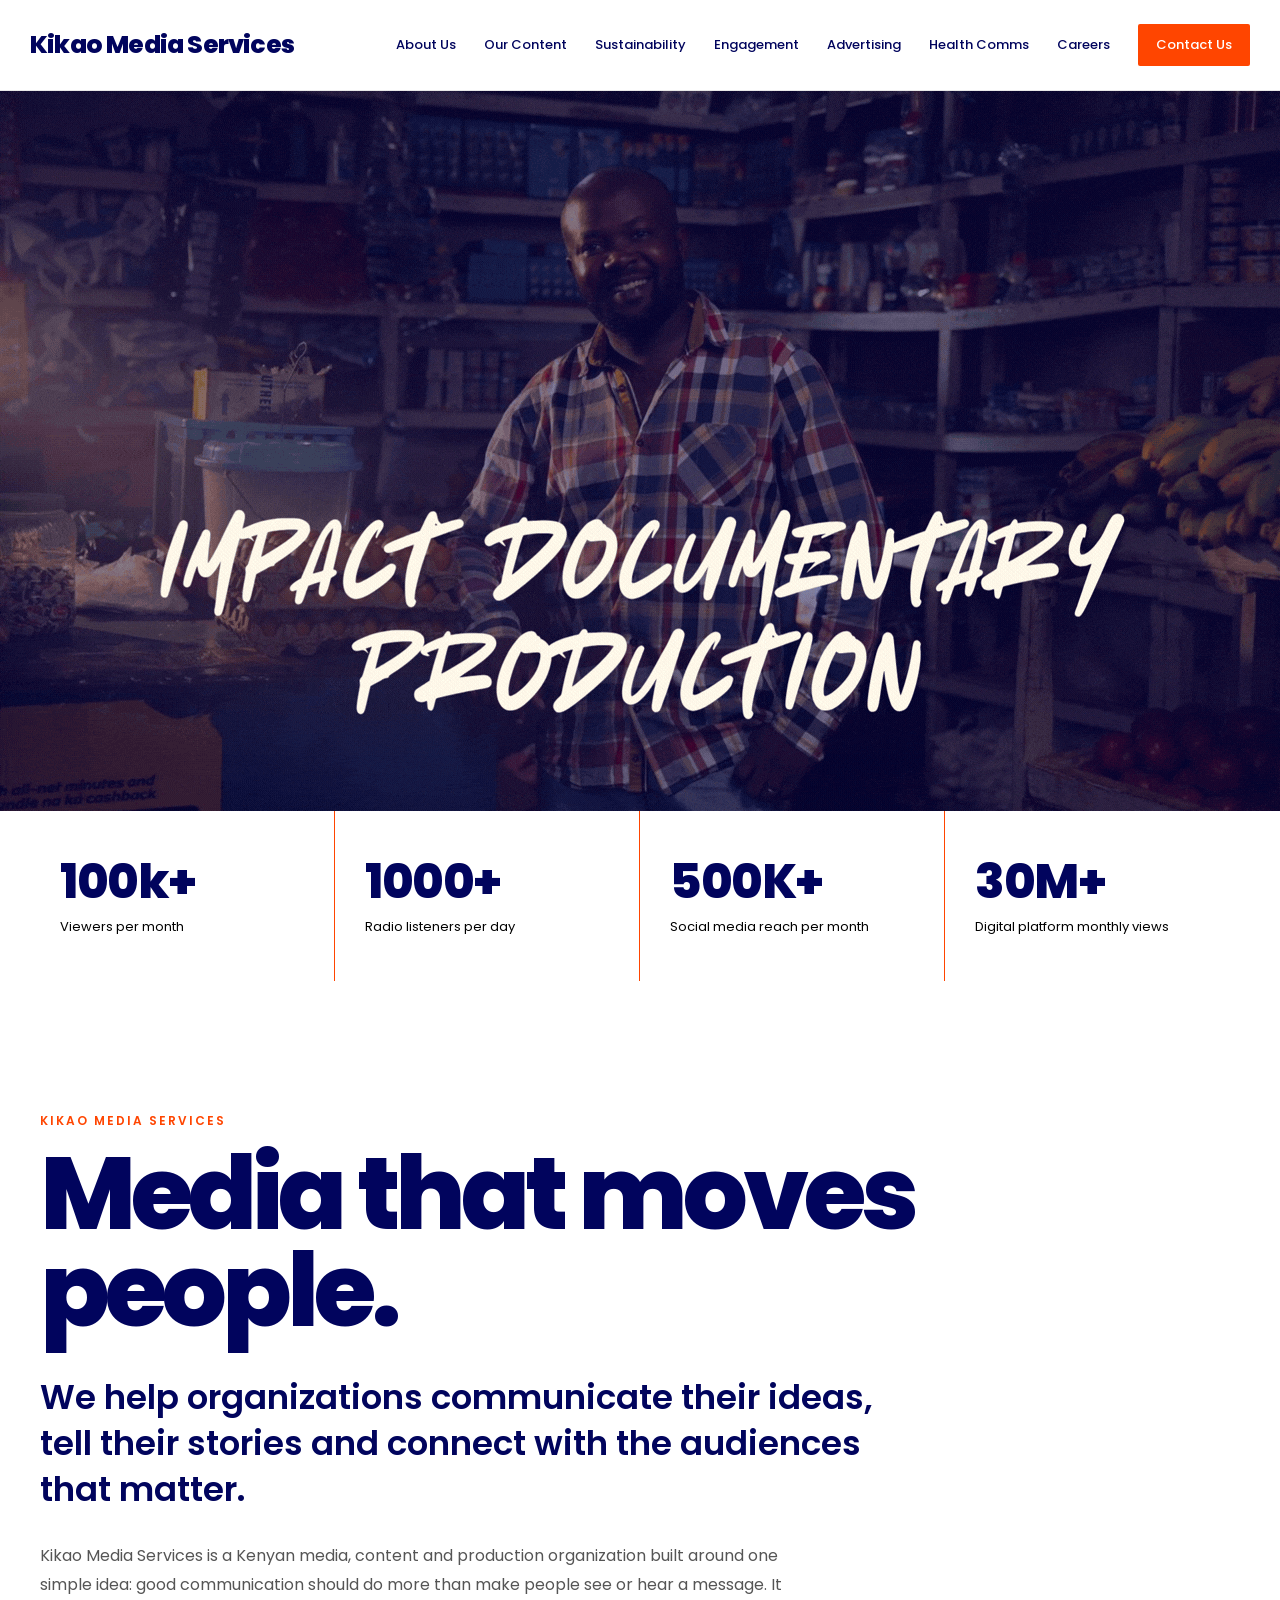
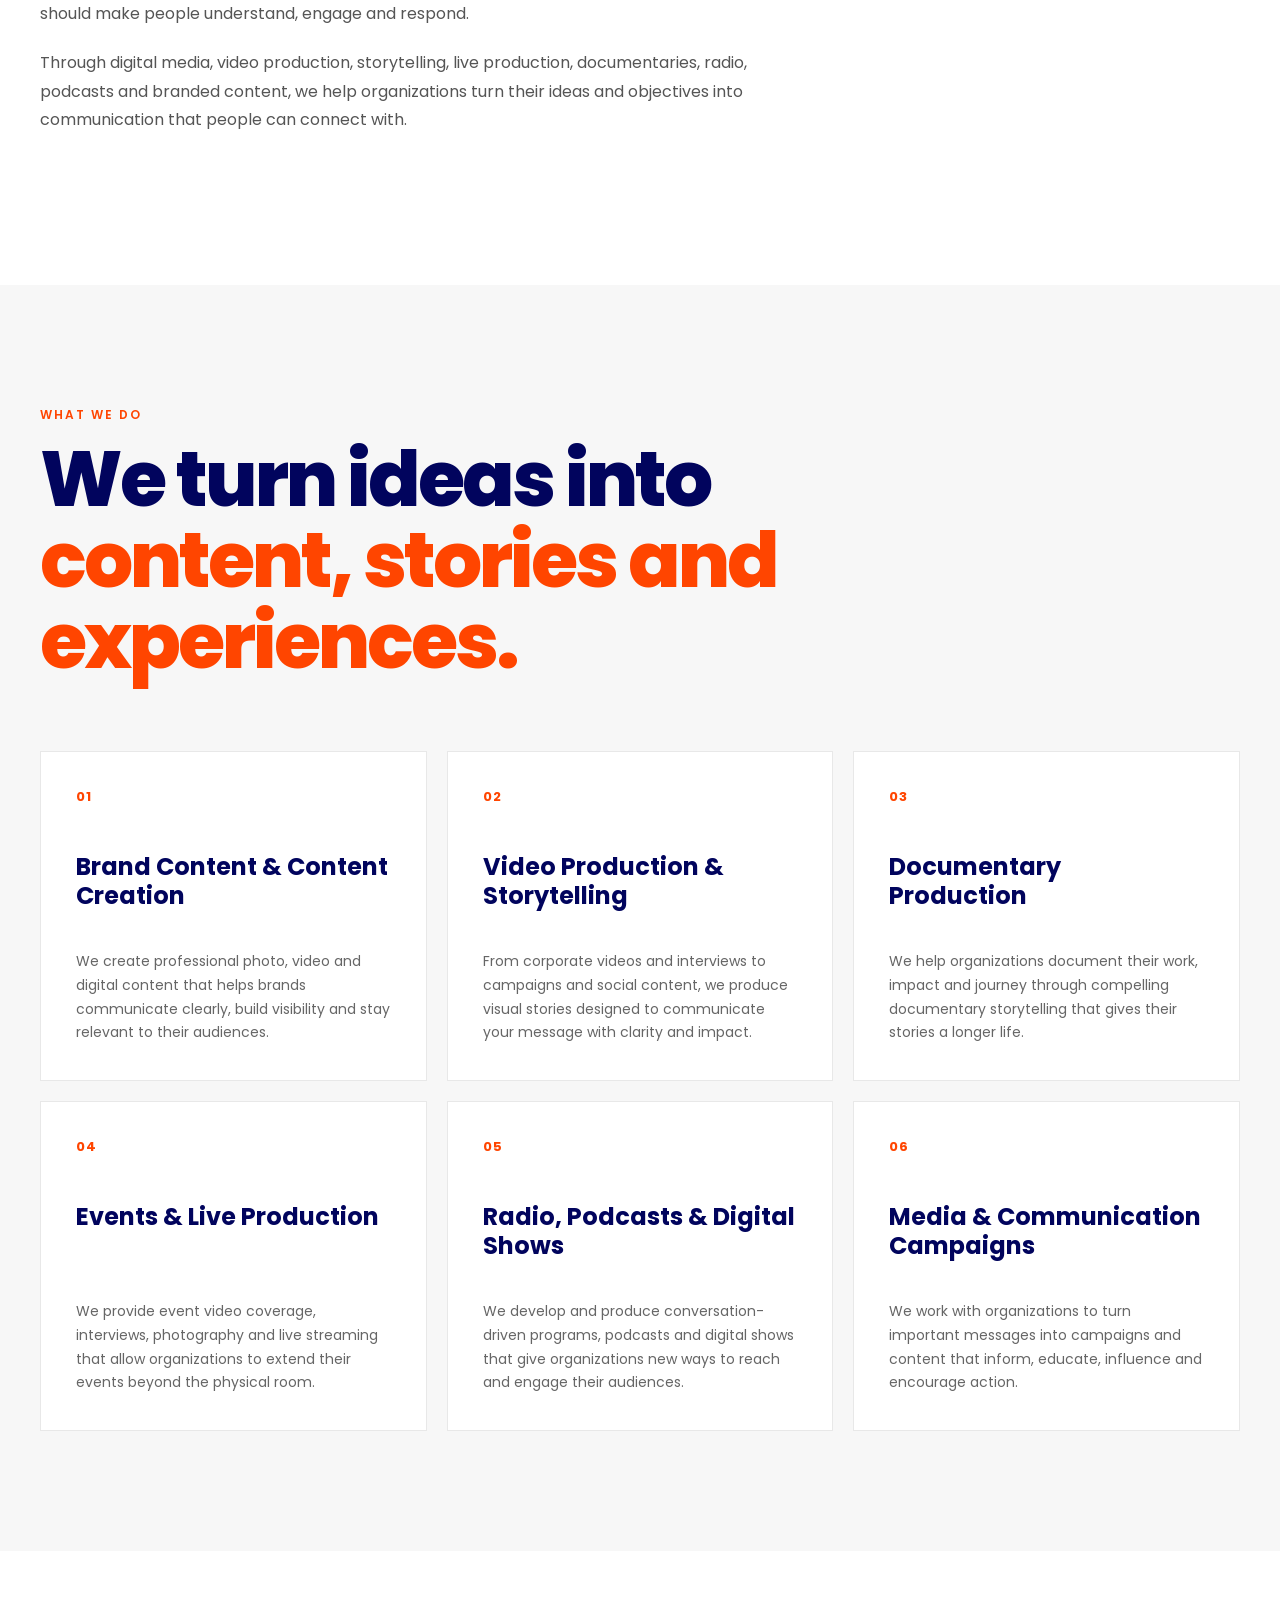
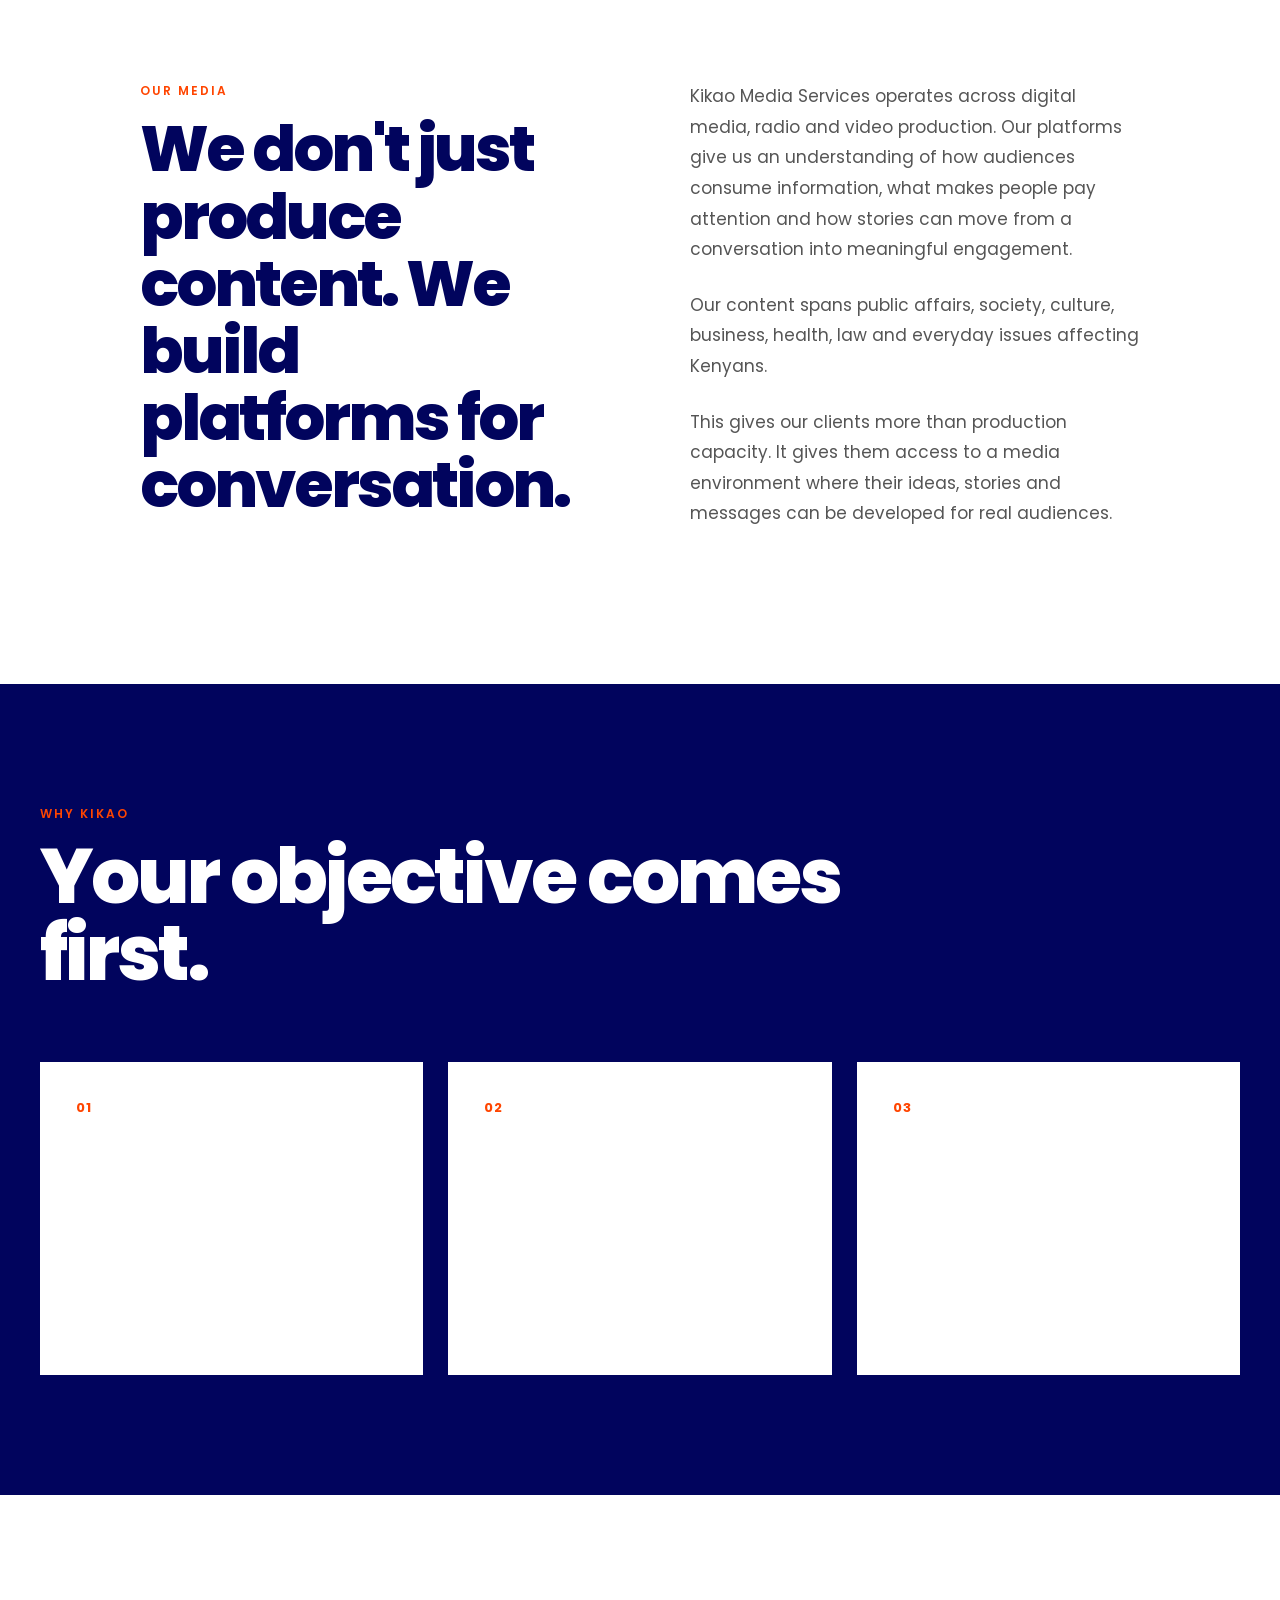
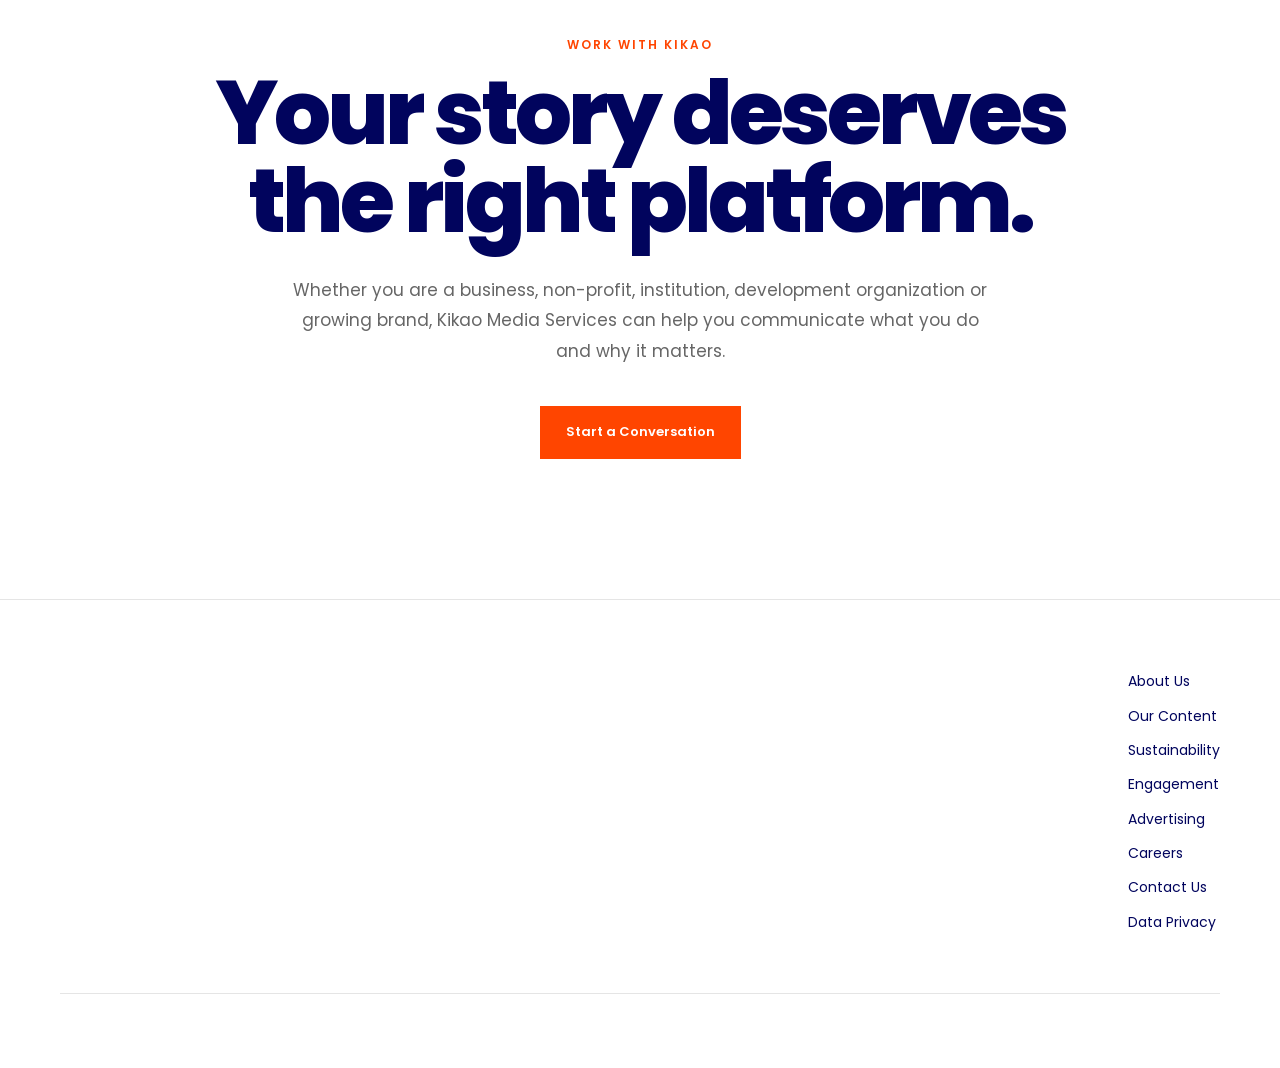
==== commit d6cb623f: "Update index.html" ====
--- a/Kikao Media Website 2/index.html
+++ b/Kikao Media Website 2/index.html
@@ -77,7 +77,7 @@
             </a>
 
             <a href="kikaohealth.html">
-                Kikao Health
+                Health Comms
             </a>
 
             <a href="careers.html">
@@ -134,7 +134,7 @@
         </a>
 
         <a href="kikaohealth.html">
-                Kikao Health
+                Health Comms
             </a>
 
         <a href="careers.html">
@@ -183,7 +183,7 @@
         <div class="stat-item">
 
             <div class="stat-number">
-                1M+
+                100k+
             </div>
 
             <div class="stat-label">
@@ -196,7 +196,7 @@
         <div class="stat-item">
 
             <div class="stat-number">
-                1M+
+                1000+
             </div>
 
             <div class="stat-label">
@@ -209,7 +209,7 @@
         <div class="stat-item">
 
             <div class="stat-number">
-                10M+
+                500K+
             </div>
 
             <div class="stat-label">
--- a/Kikao Media Website 2/kikao.css
+++ b/Kikao Media Website 2/kikao.css
@@ -15,7 +15,7 @@
 
     /* Supporting Colors */
     --text-color: #01045d;
-    --muted-color: #555555;
+    --muted-color: #000;
     --background-color: #ffffff;
     --border-color: #e8e8e8;
 
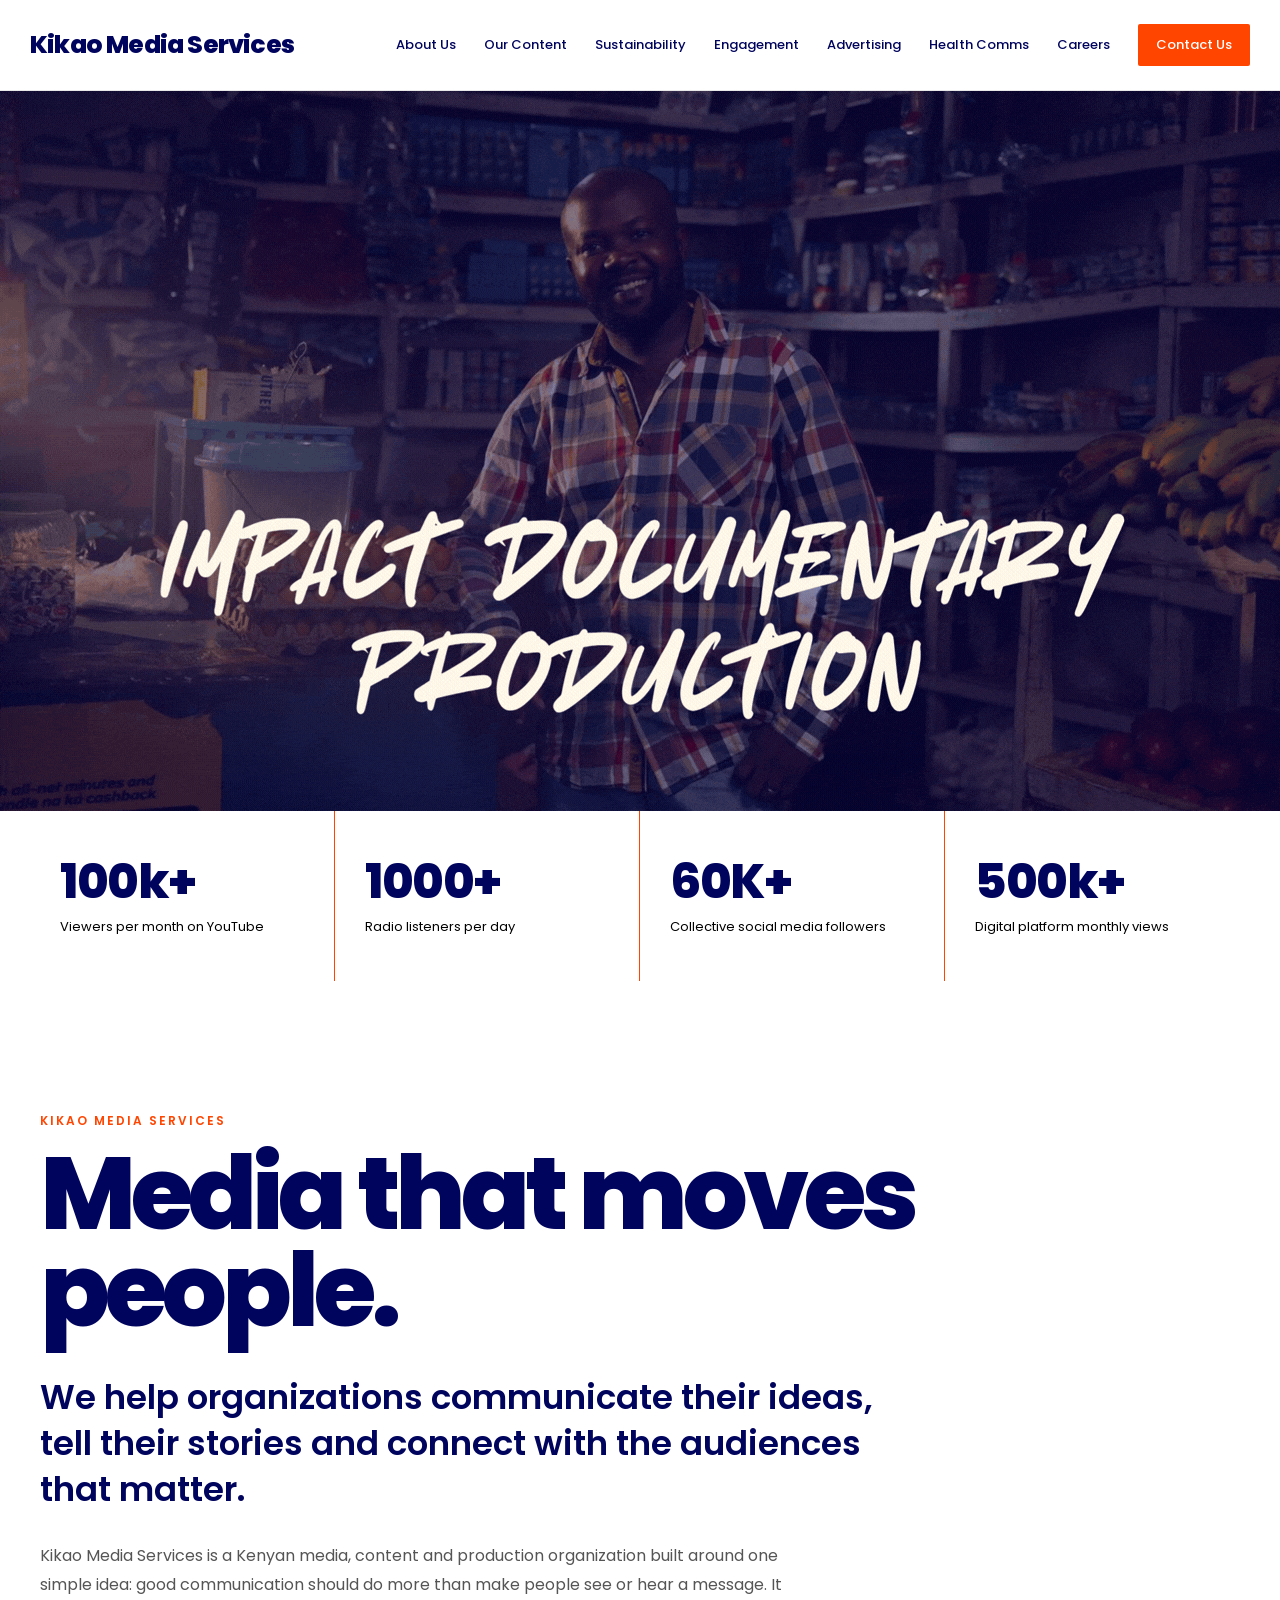
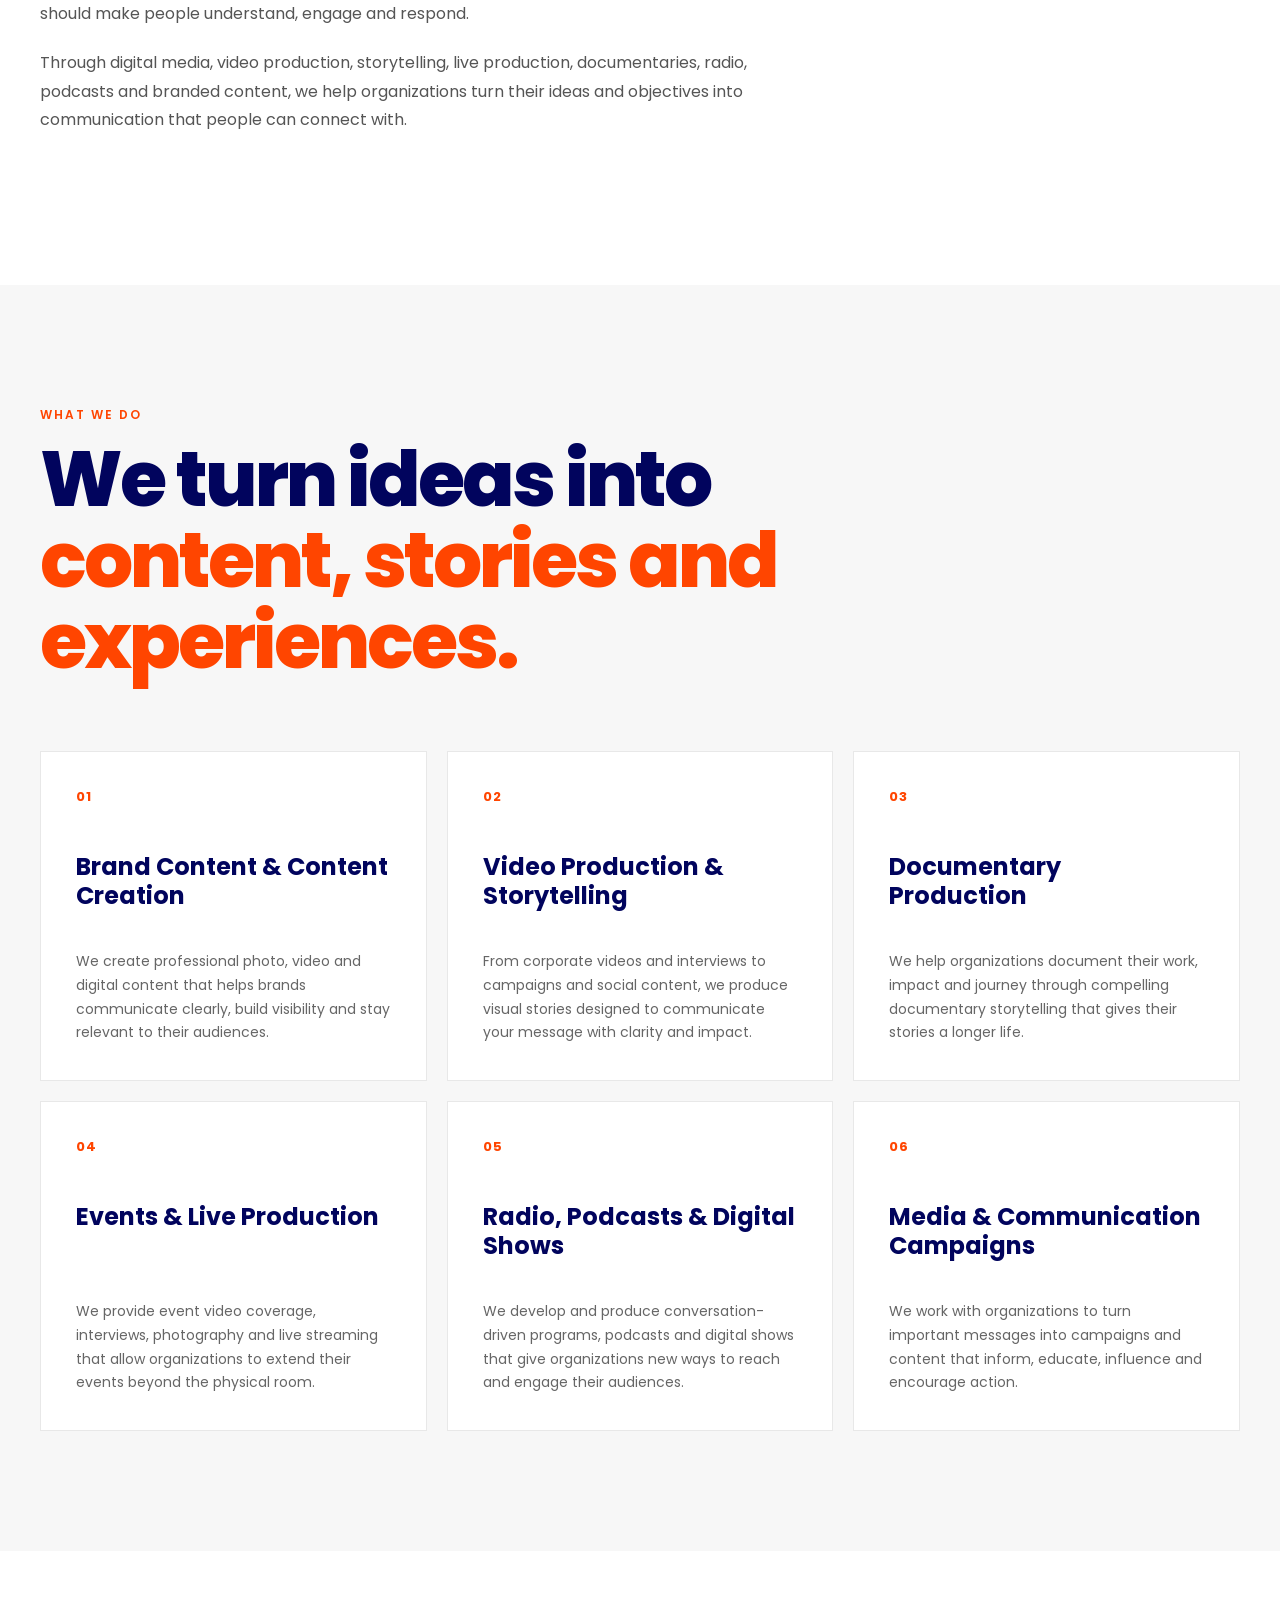
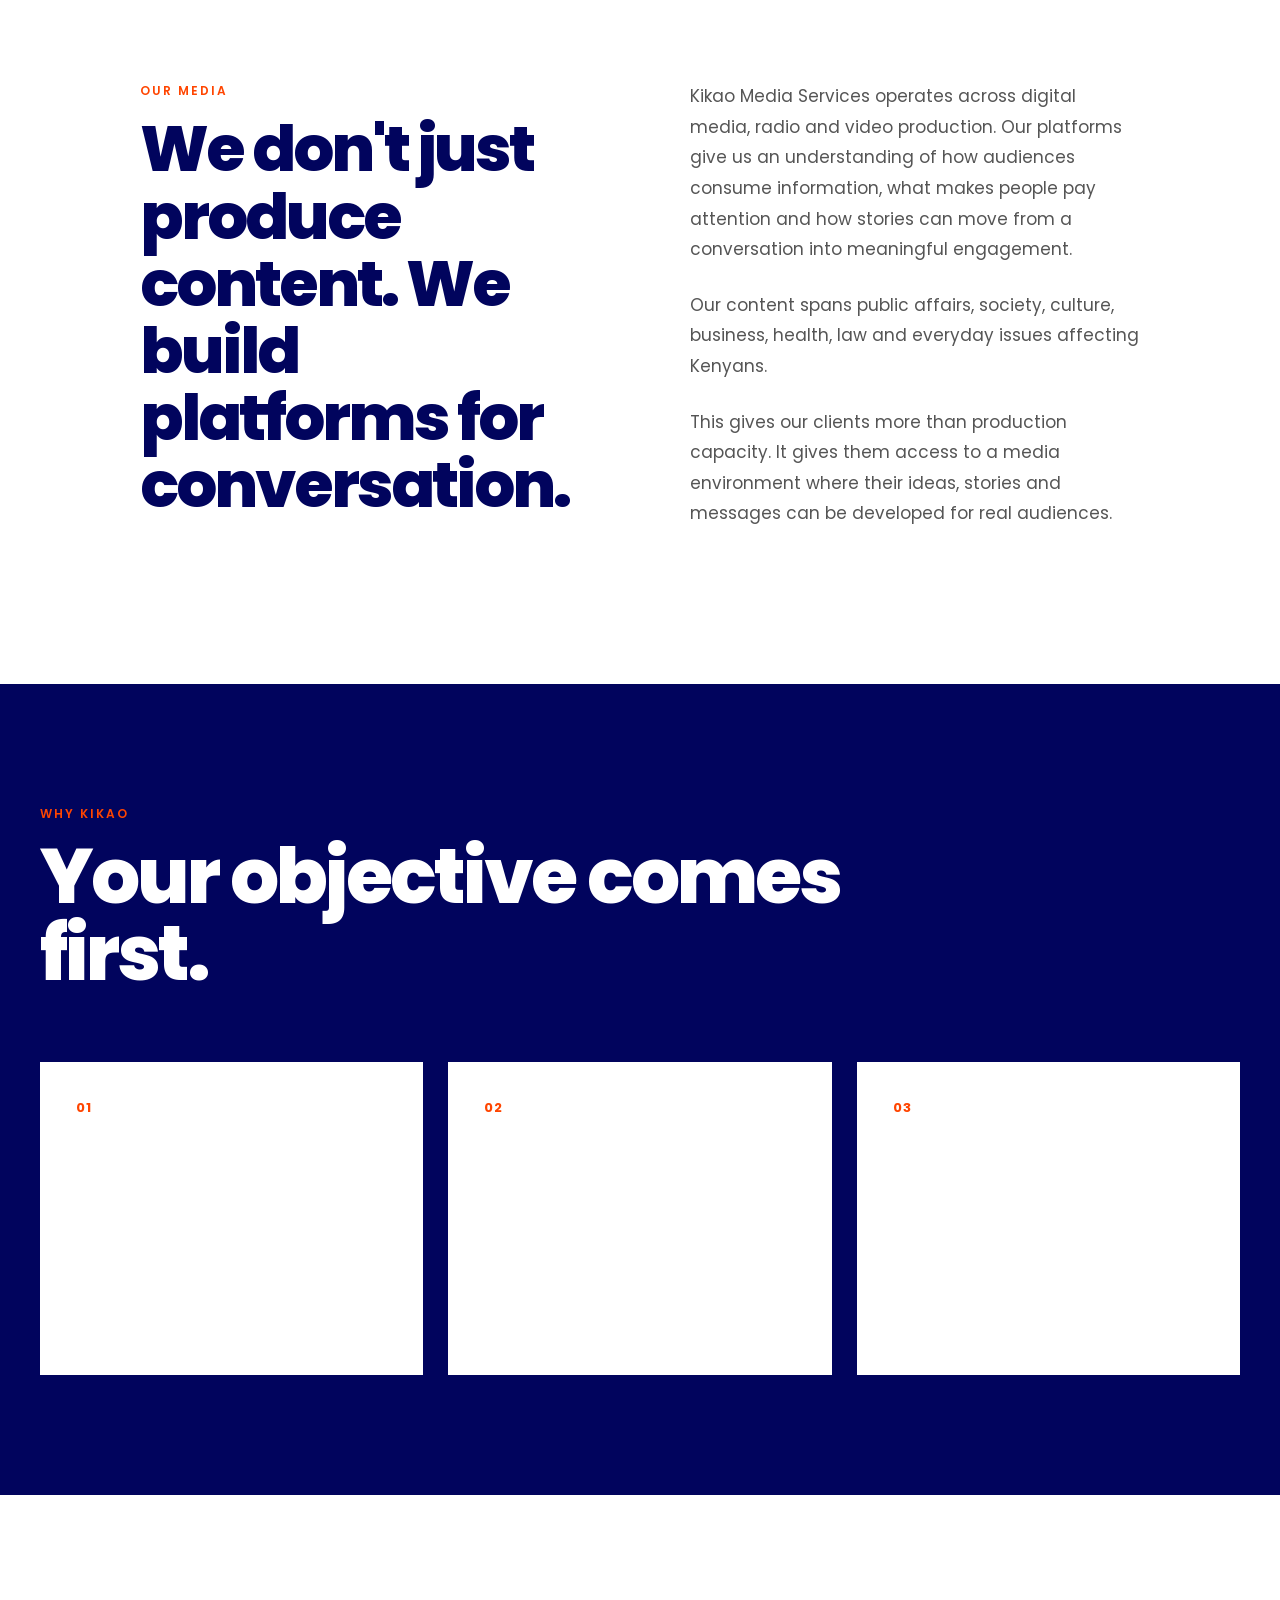
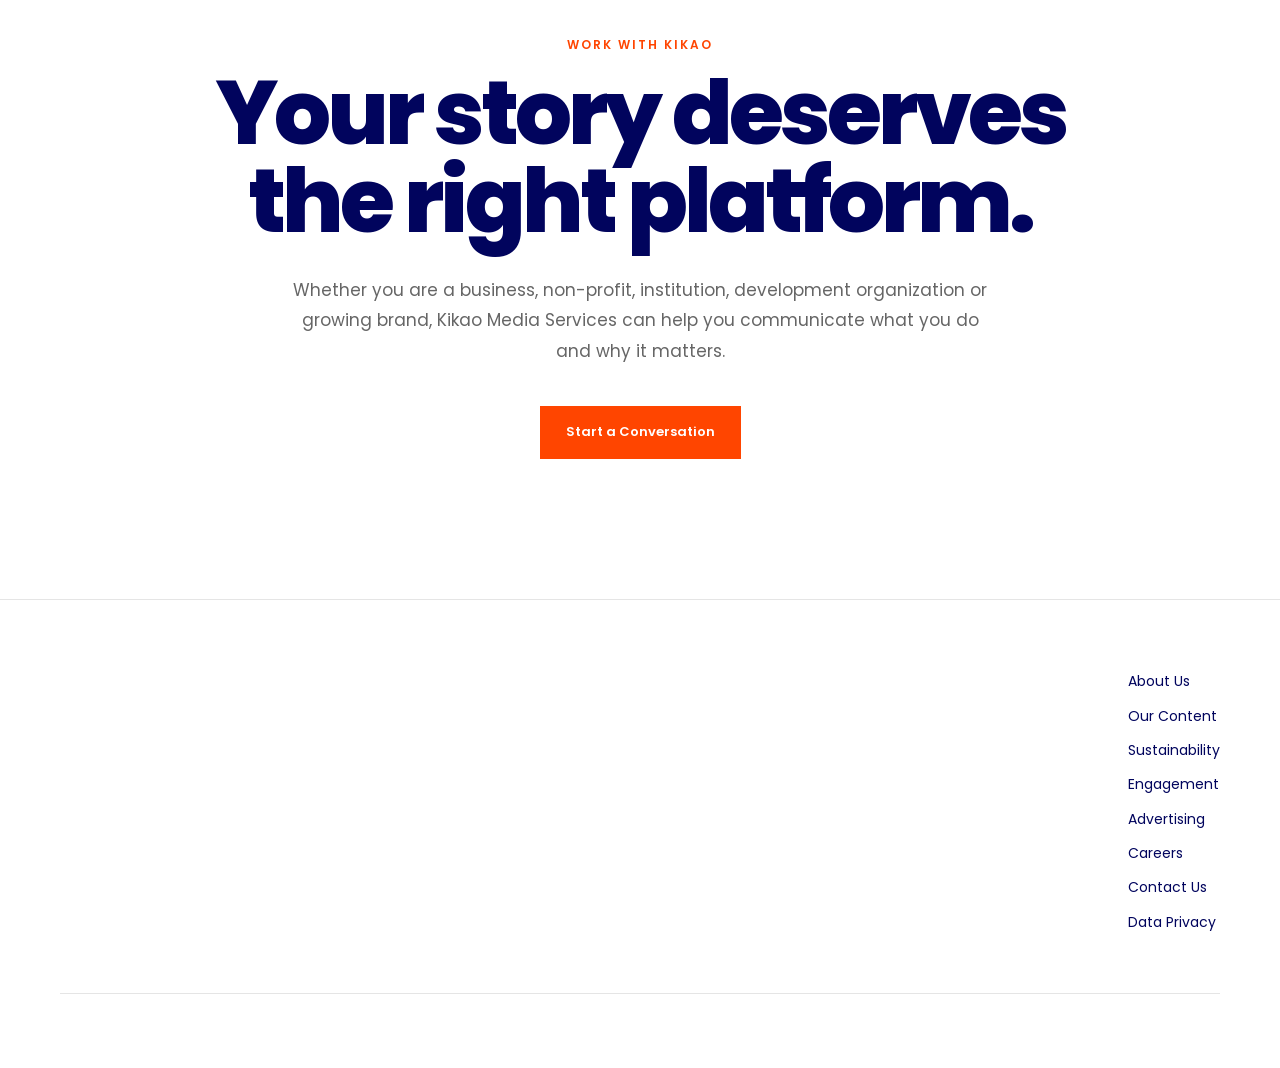
==== commit 22769d96: "Update index.html" ====
--- a/Kikao Media Website 2/index.html
+++ b/Kikao Media Website 2/index.html
@@ -187,7 +187,7 @@
             </div>
 
             <div class="stat-label">
-                Viewers per month
+                Viewers per month on YouTube
             </div>
 
         </div>
@@ -209,11 +209,11 @@
         <div class="stat-item">
 
             <div class="stat-number">
-                500K+
+                60K+
             </div>
 
             <div class="stat-label">
-                Social media reach per month
+                Collective social media followers
             </div>
 
         </div>
@@ -222,7 +222,7 @@
         <div class="stat-item">
 
             <div class="stat-number">
-                30M+
+                500k+
             </div>
 
             <div class="stat-label">
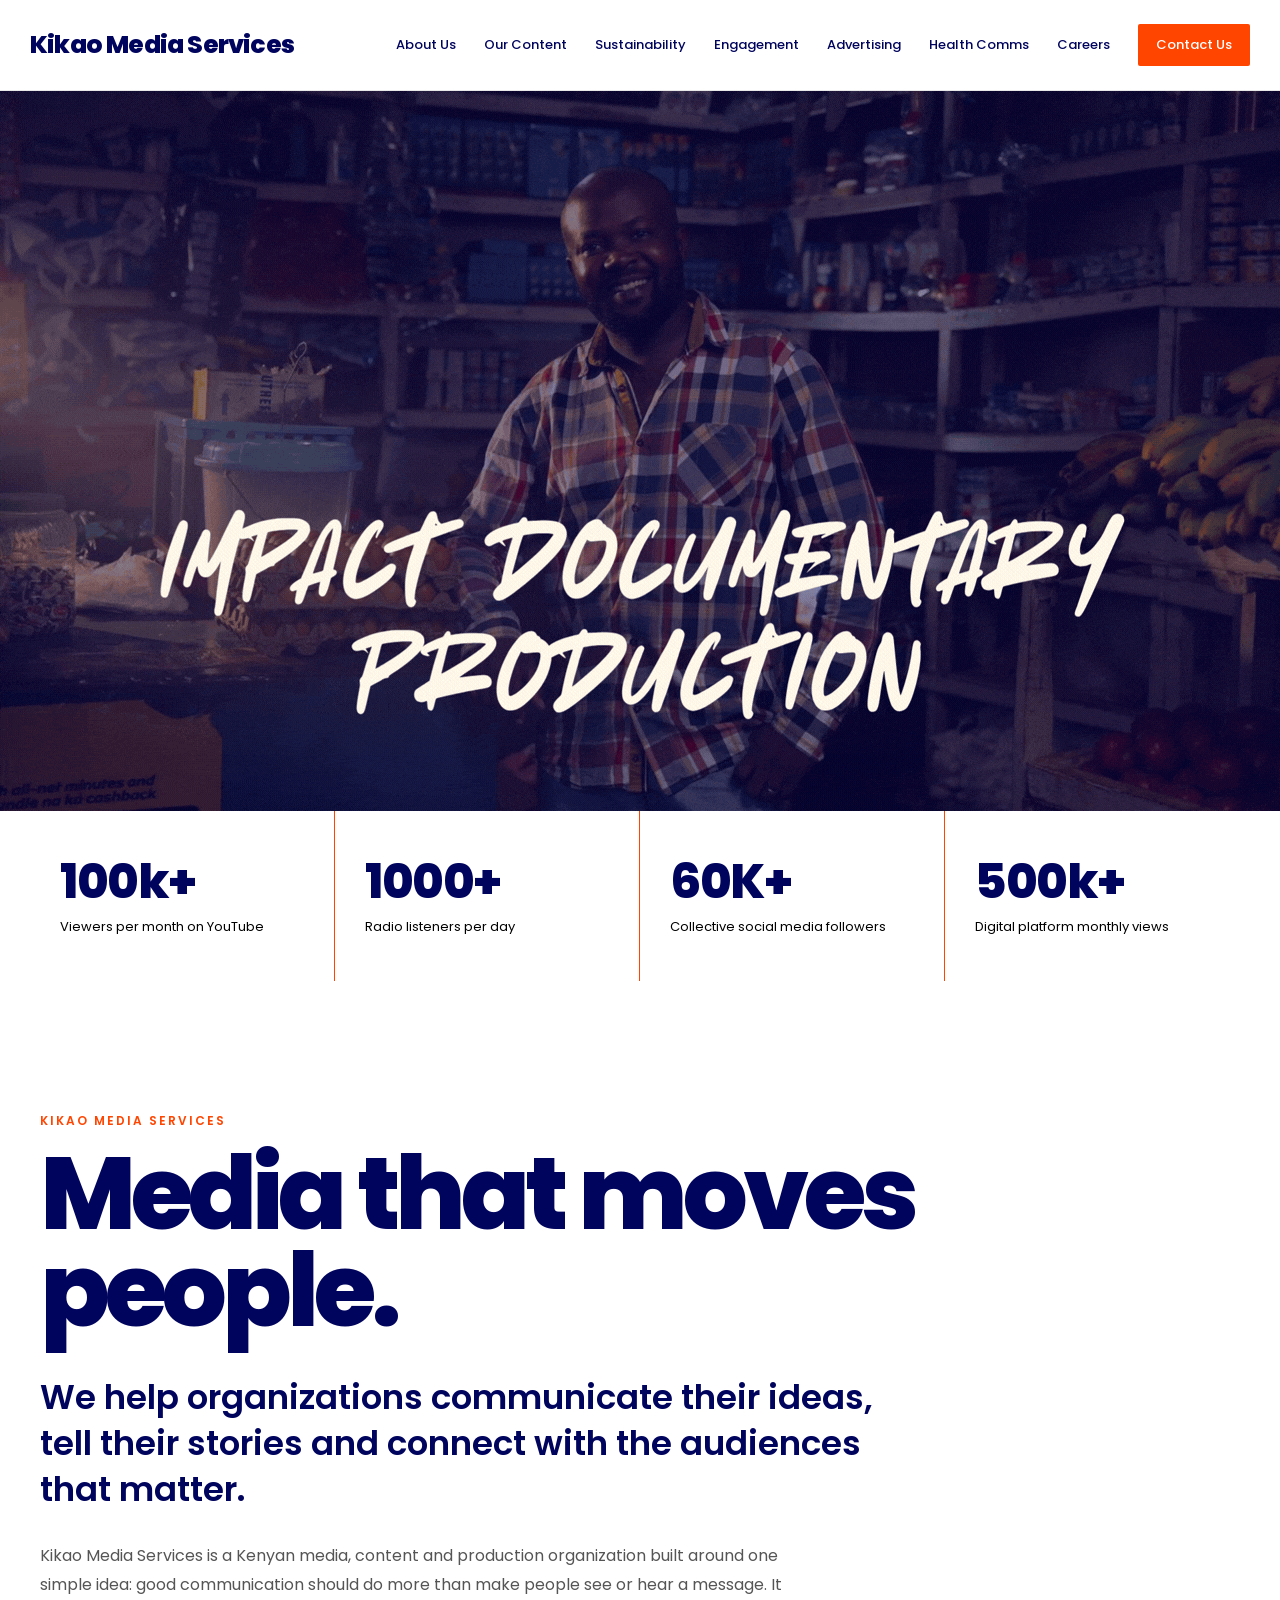
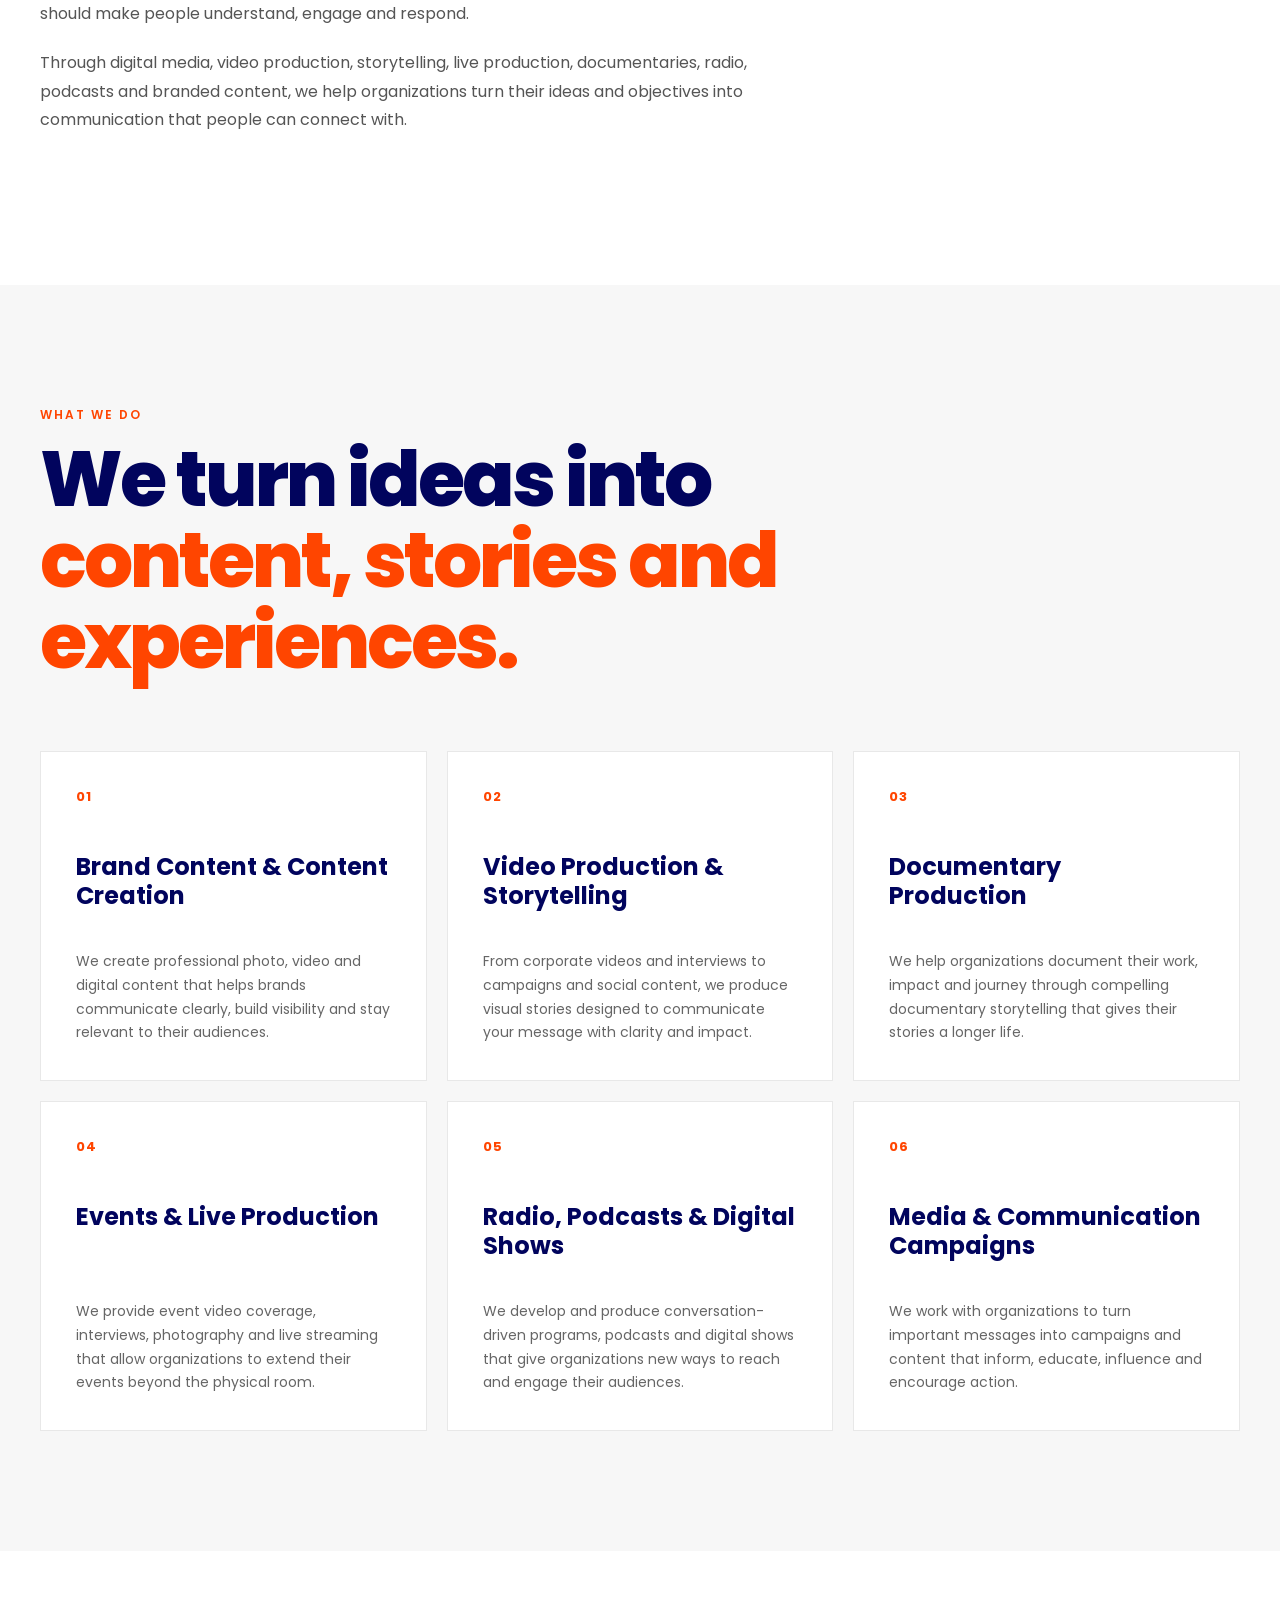
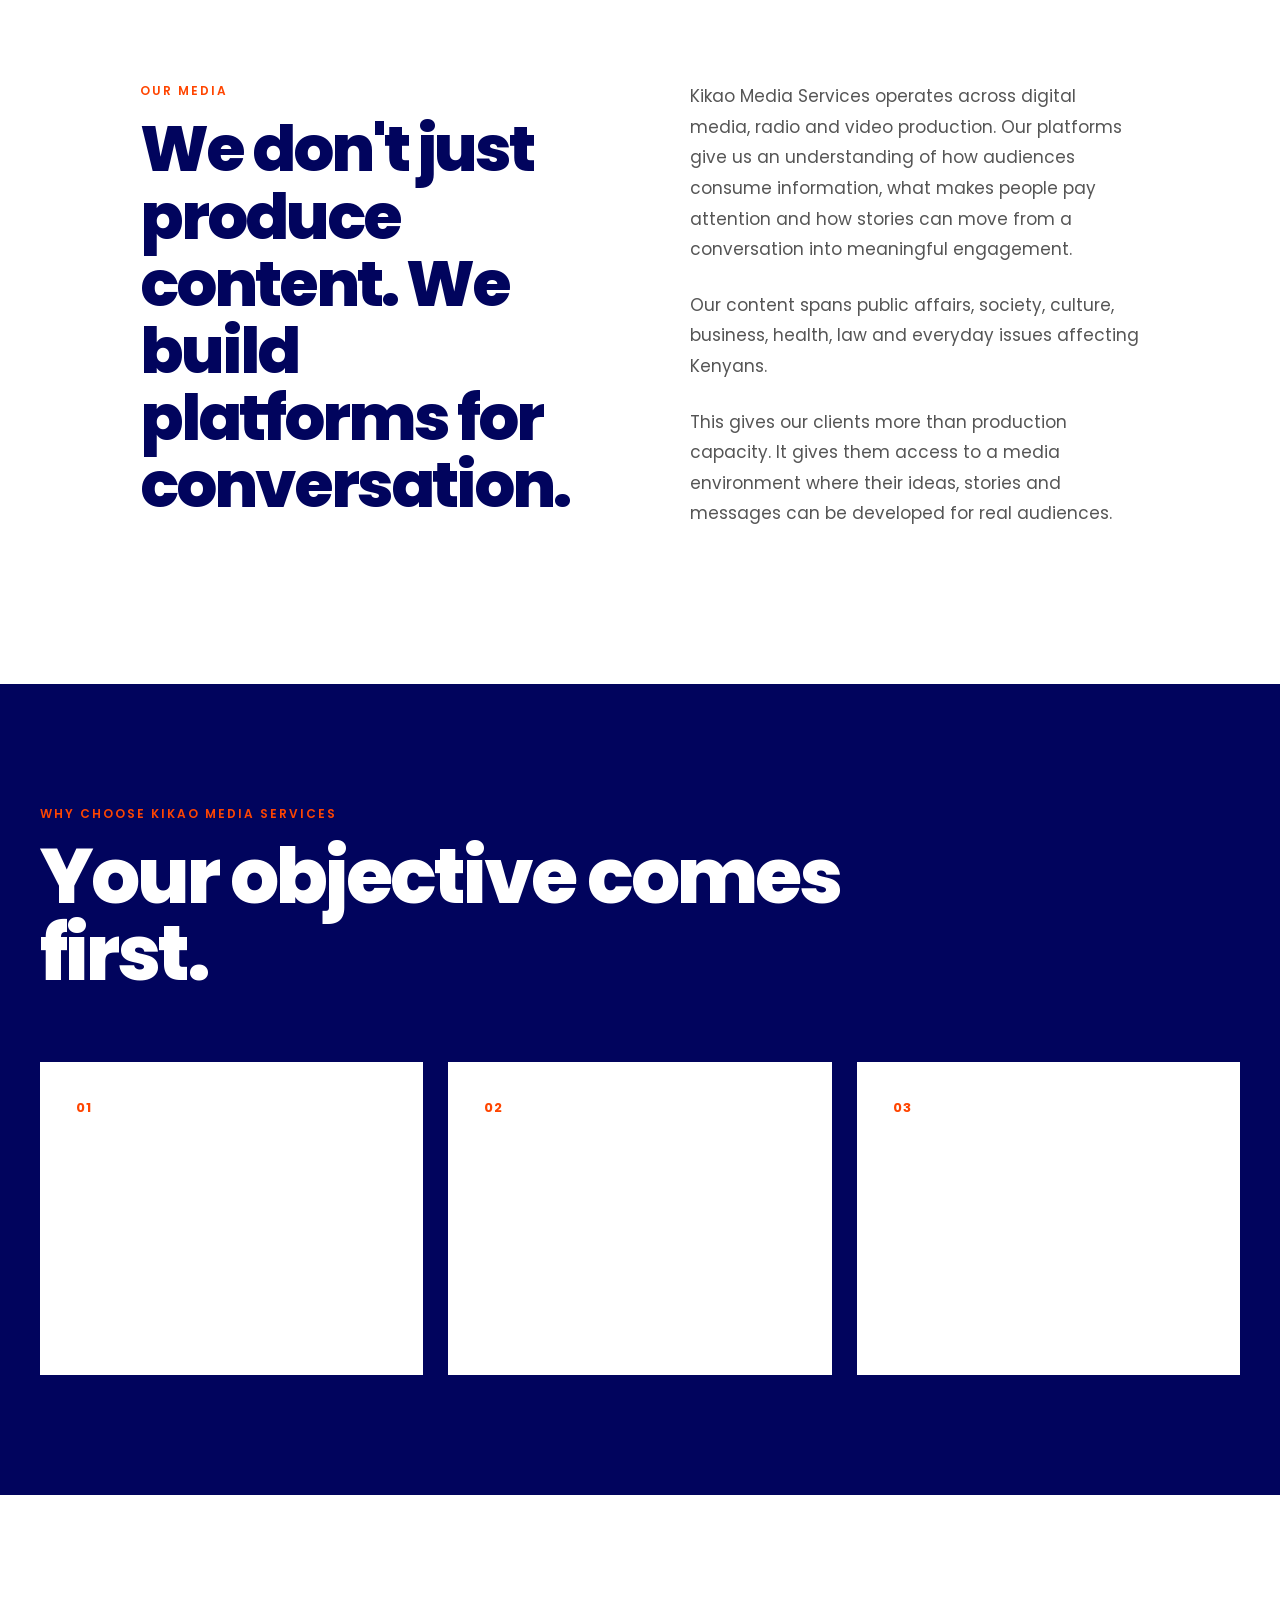
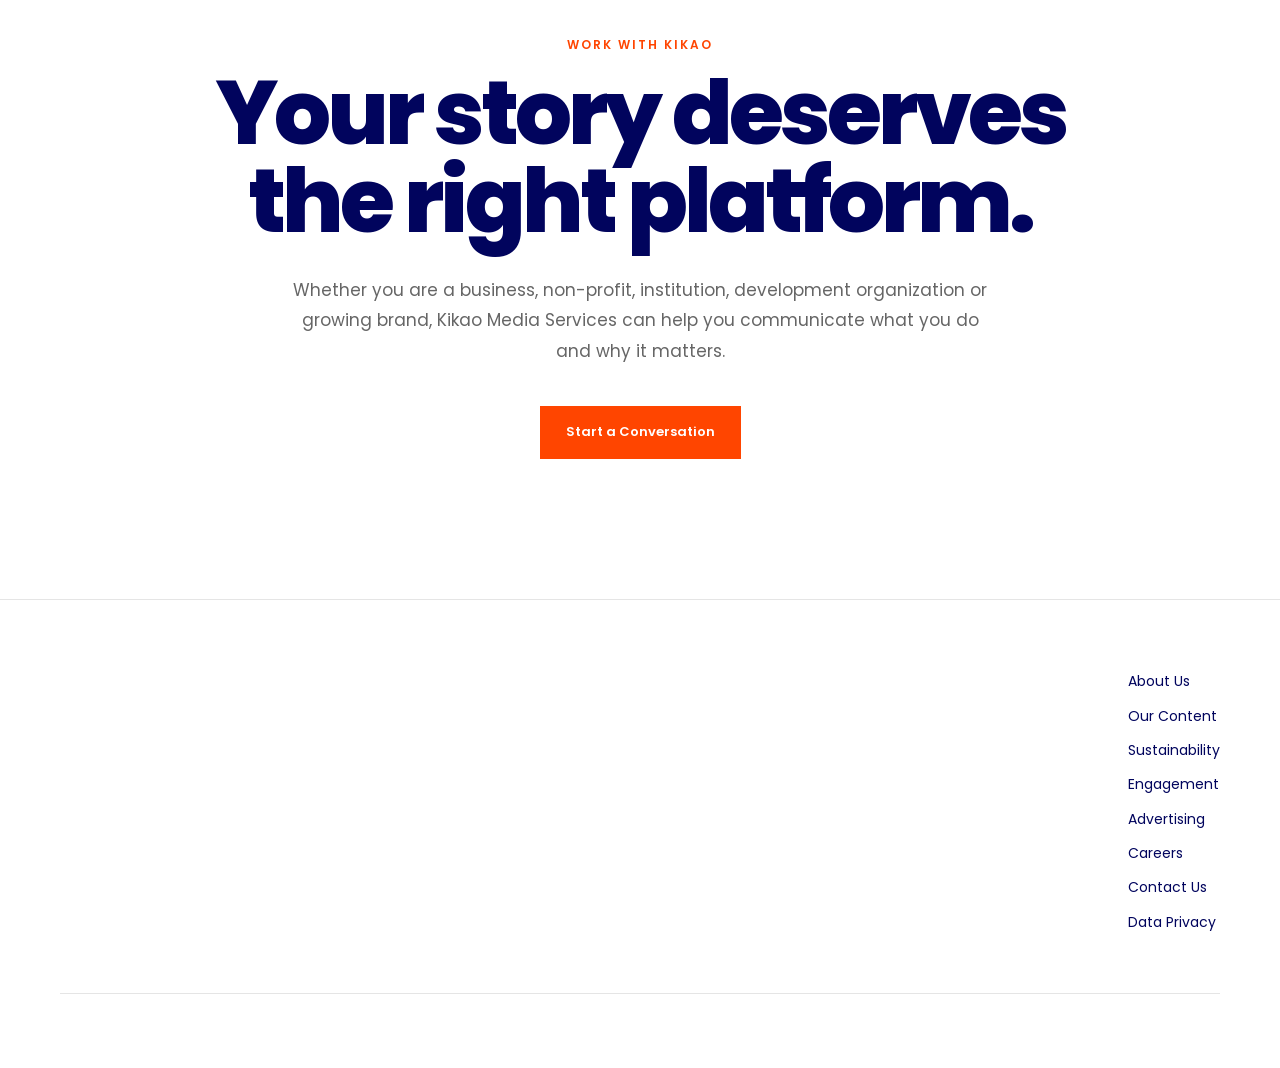
==== commit ce481719: "Update index.html" ====
--- a/Kikao Media Website 2/index.html
+++ b/Kikao Media Website 2/index.html
@@ -557,7 +557,7 @@
         <div class="why-heading">
 
             <p class="section-eyebrow">
-                WHY KIKAO
+                WHY CHOOSE KIKAO MEDIA SERVICES
             </p>
 
             <h2>
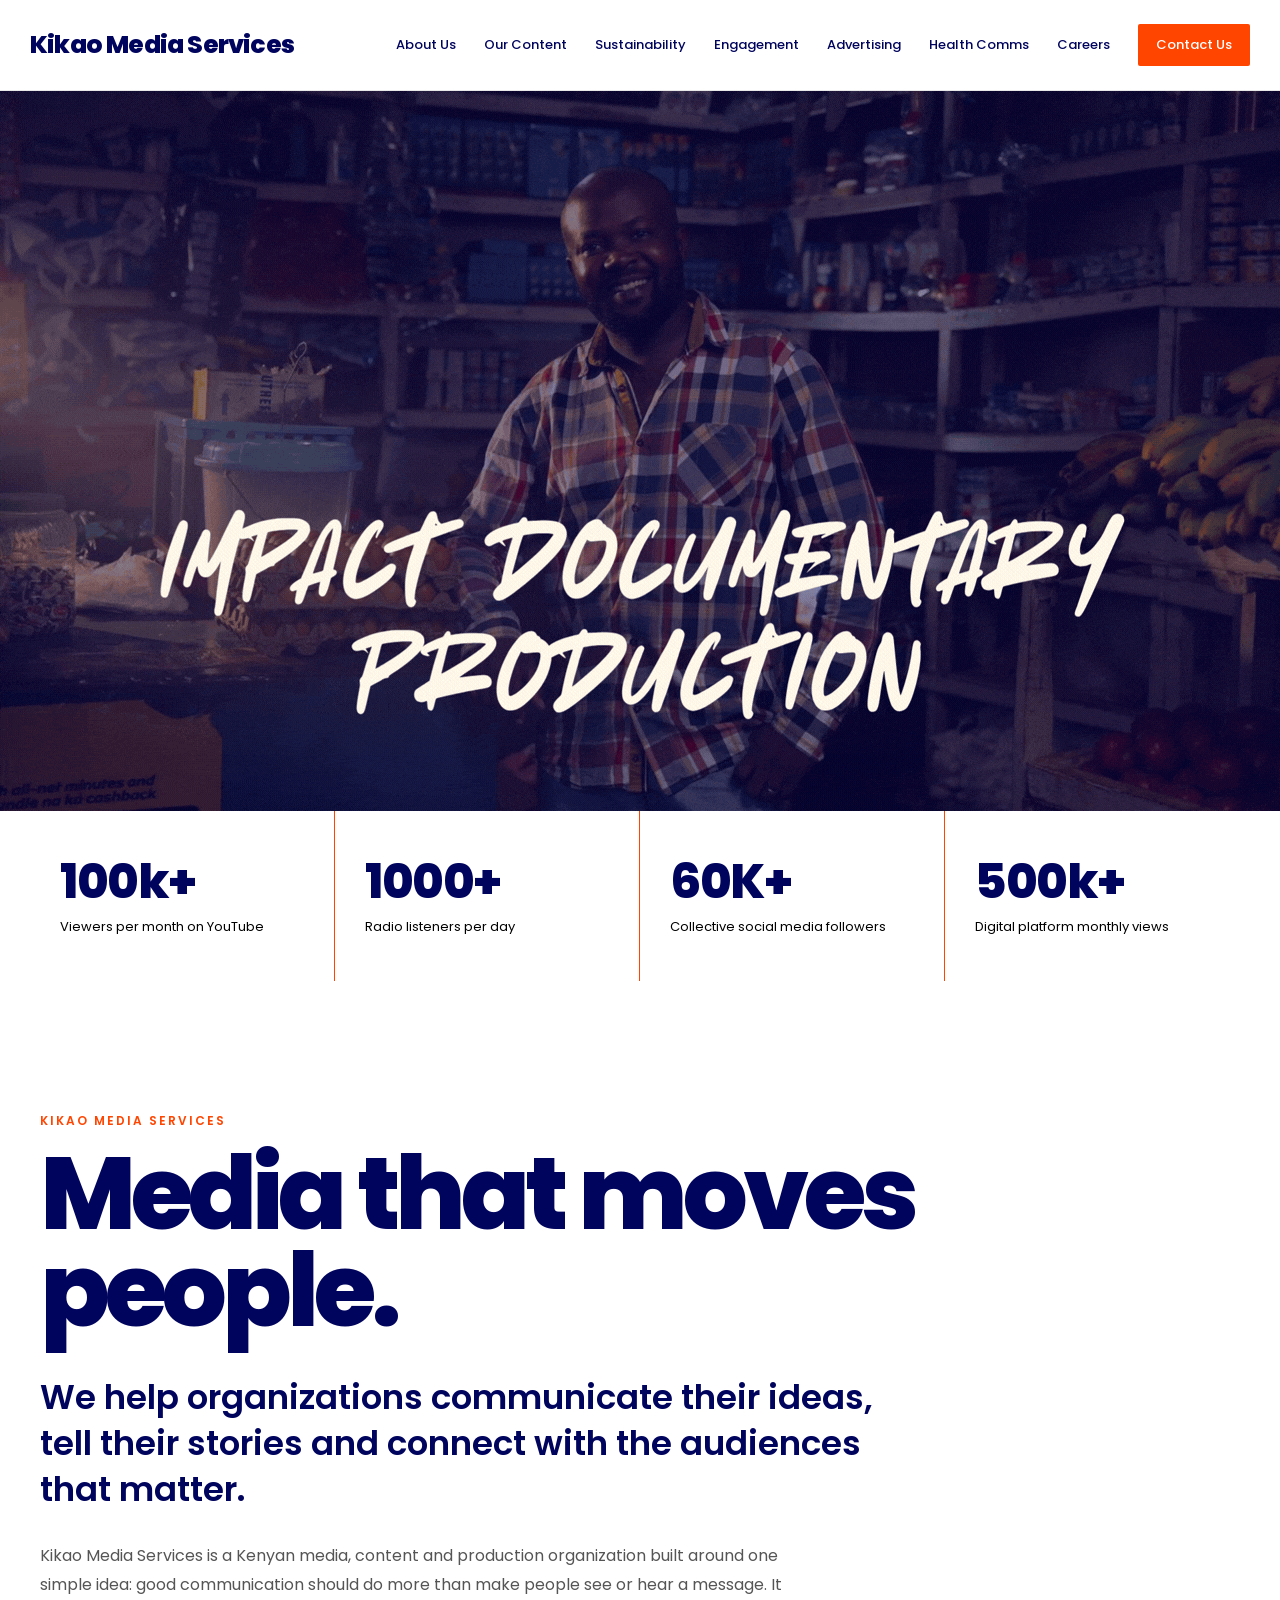
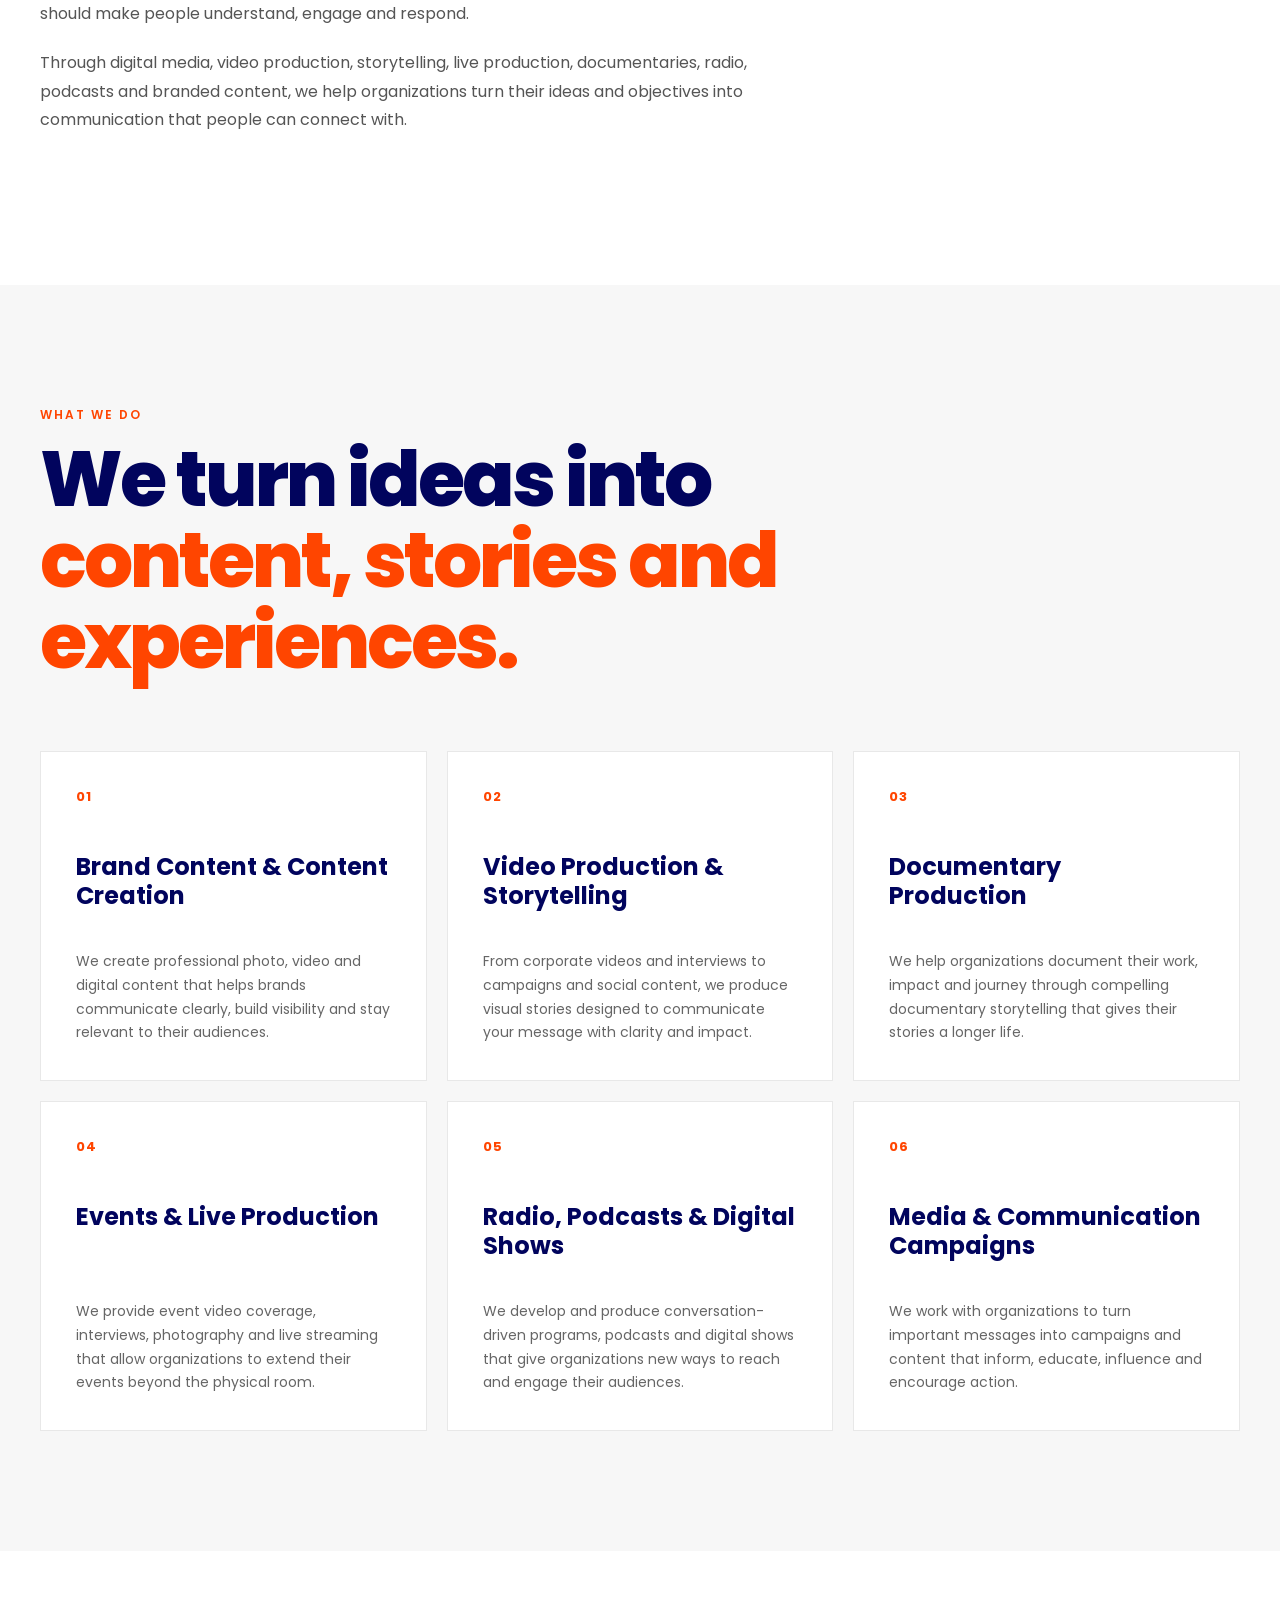
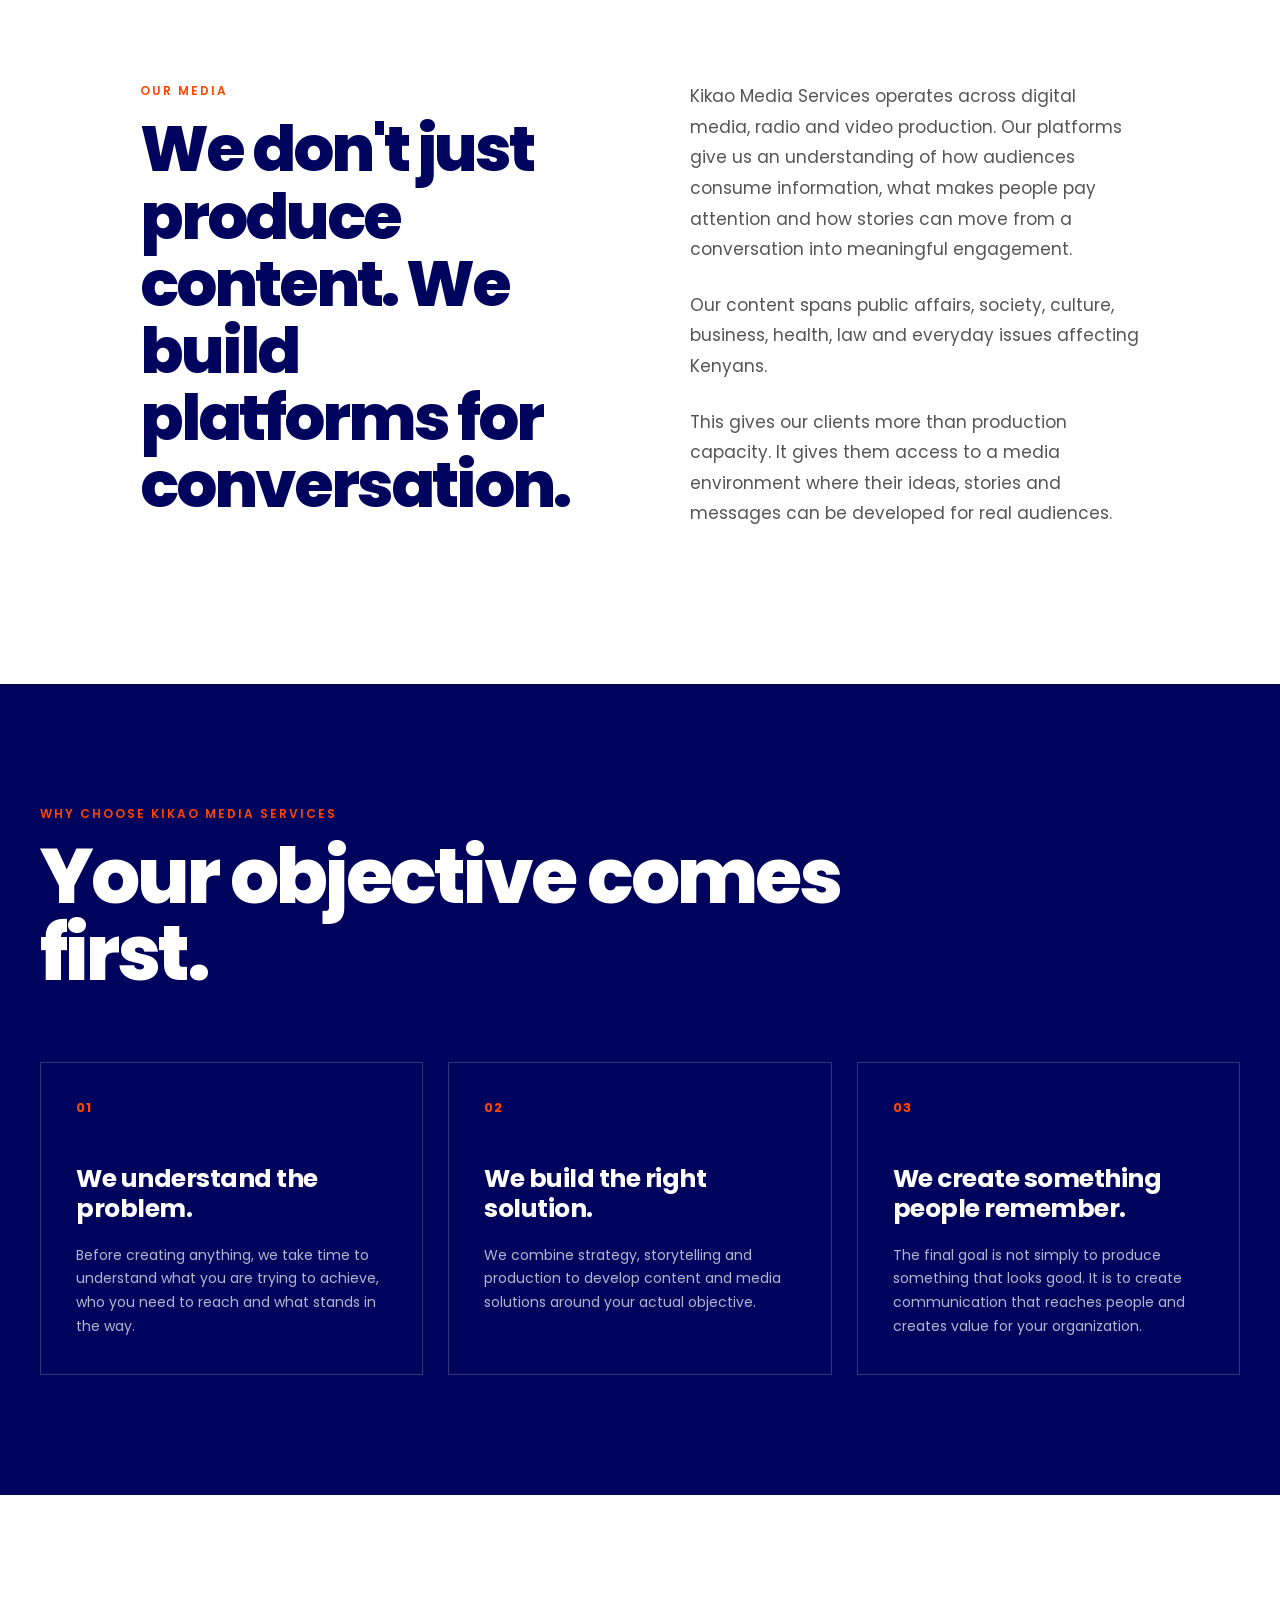
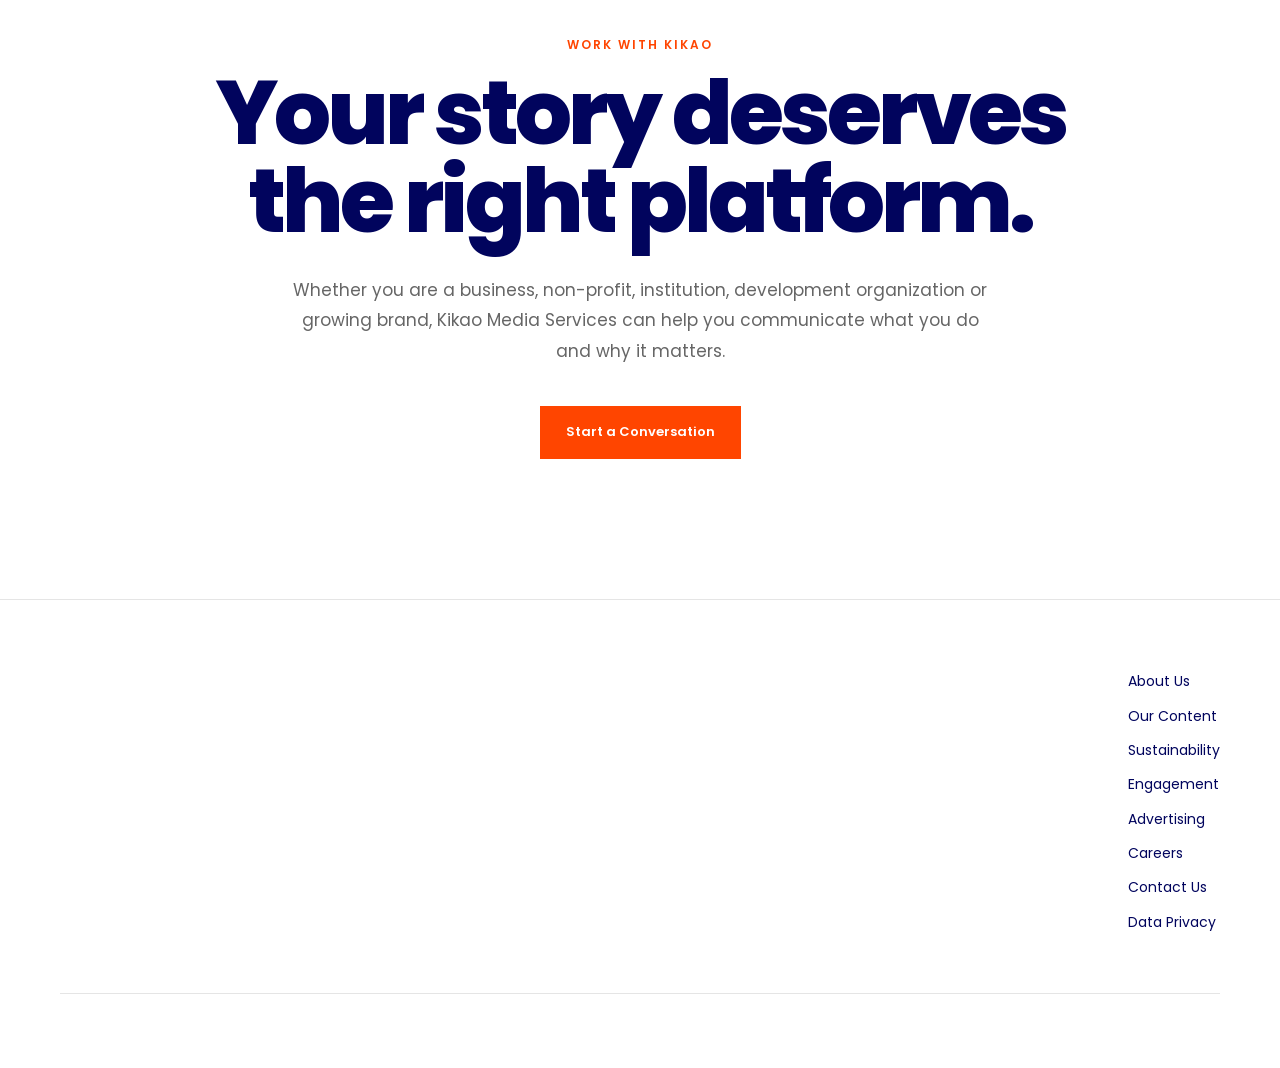
==== commit d359ceb2: "Update index.html" ====
--- a/Kikao Media Website 2/index.html
+++ b/Kikao Media Website 2/index.html
@@ -76,7 +76,7 @@
                 Advertising
             </a>
 
-            <a href="kikaohealth.html">
+            <a href="thehealthagency.vercel.app">
                 Health Comms
             </a>
 
@@ -133,7 +133,7 @@
             Advertising
         </a>
 
-        <a href="kikaohealth.html">
+        <a href="thehealthagency.vercel.app">
                 Health Comms
             </a>
 
--- a/Kikao Media Website 2/kikao.css
+++ b/Kikao Media Website 2/kikao.css
@@ -928,7 +928,7 @@
 
     border: 1px solid #e5e5e5;
 
-    background: #ffffff;
+    background: #01045d;
 
     transition:
         border-color 0.3s ease,
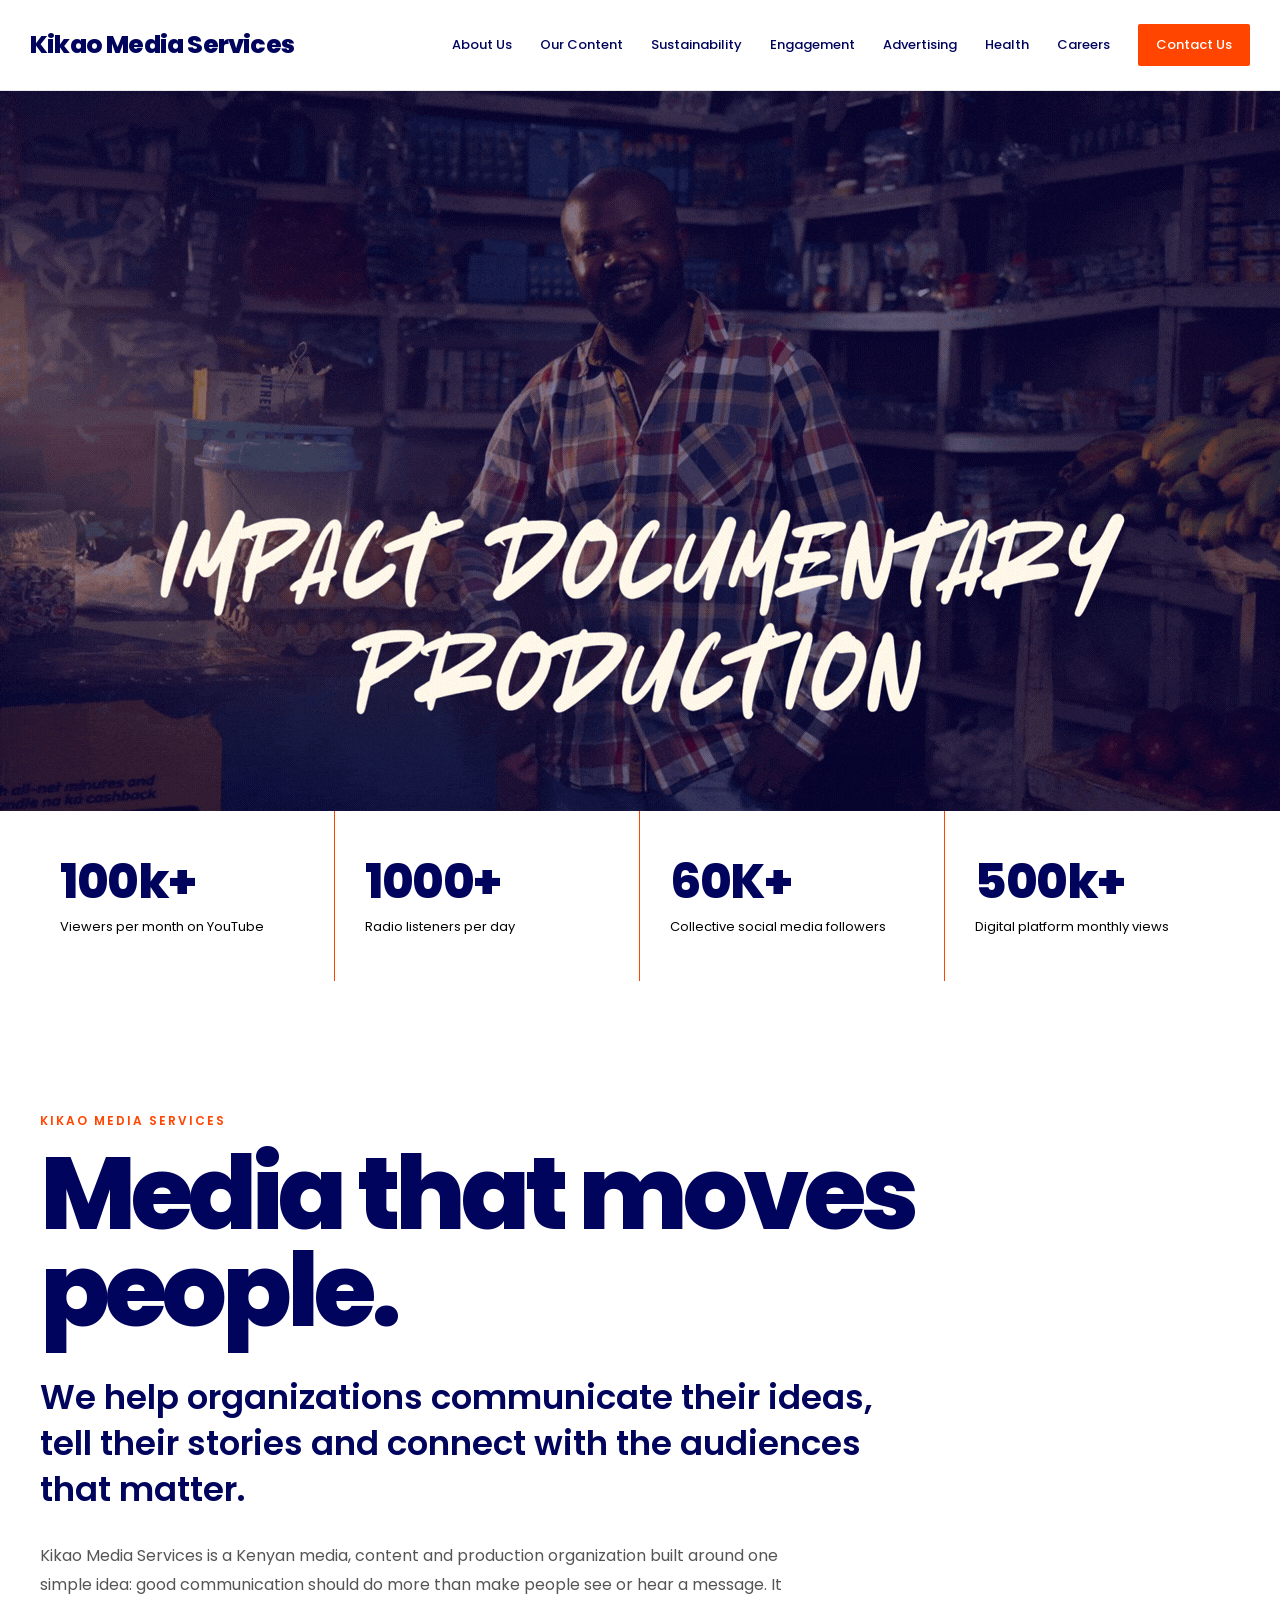
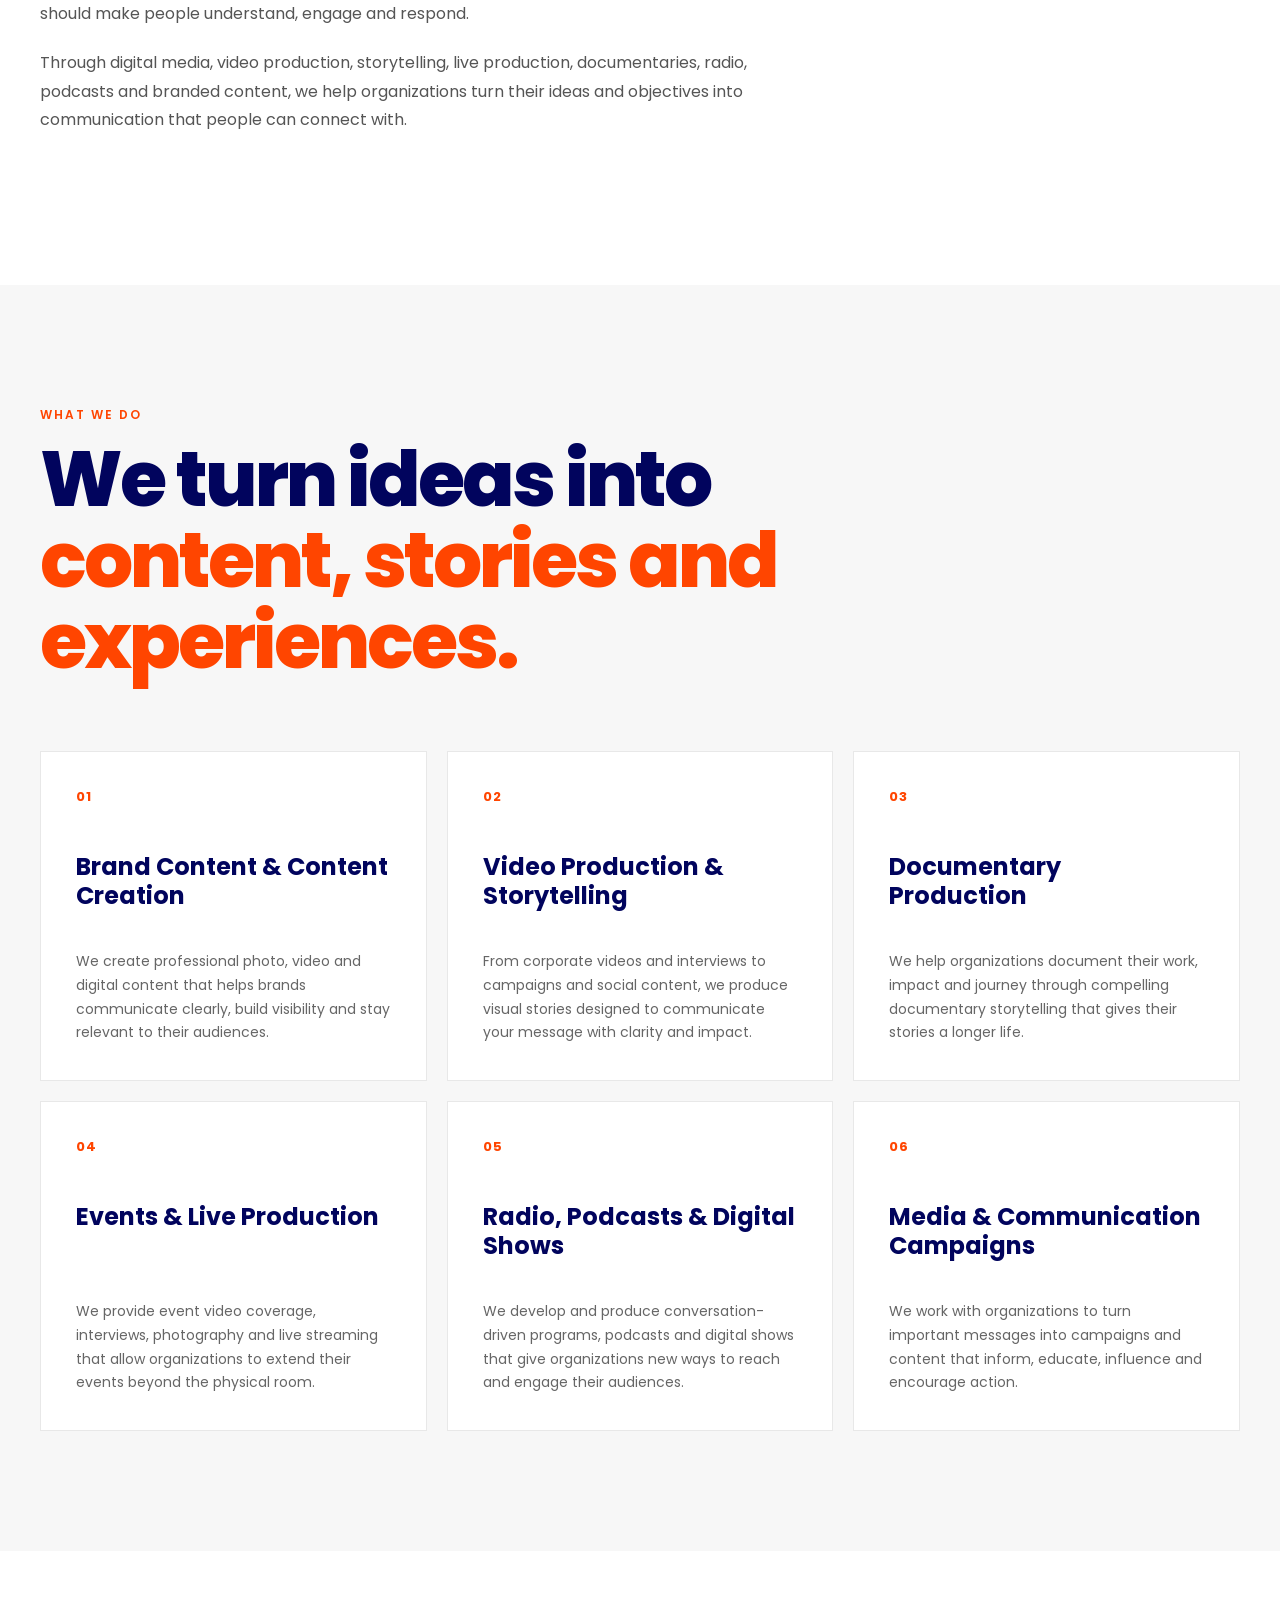
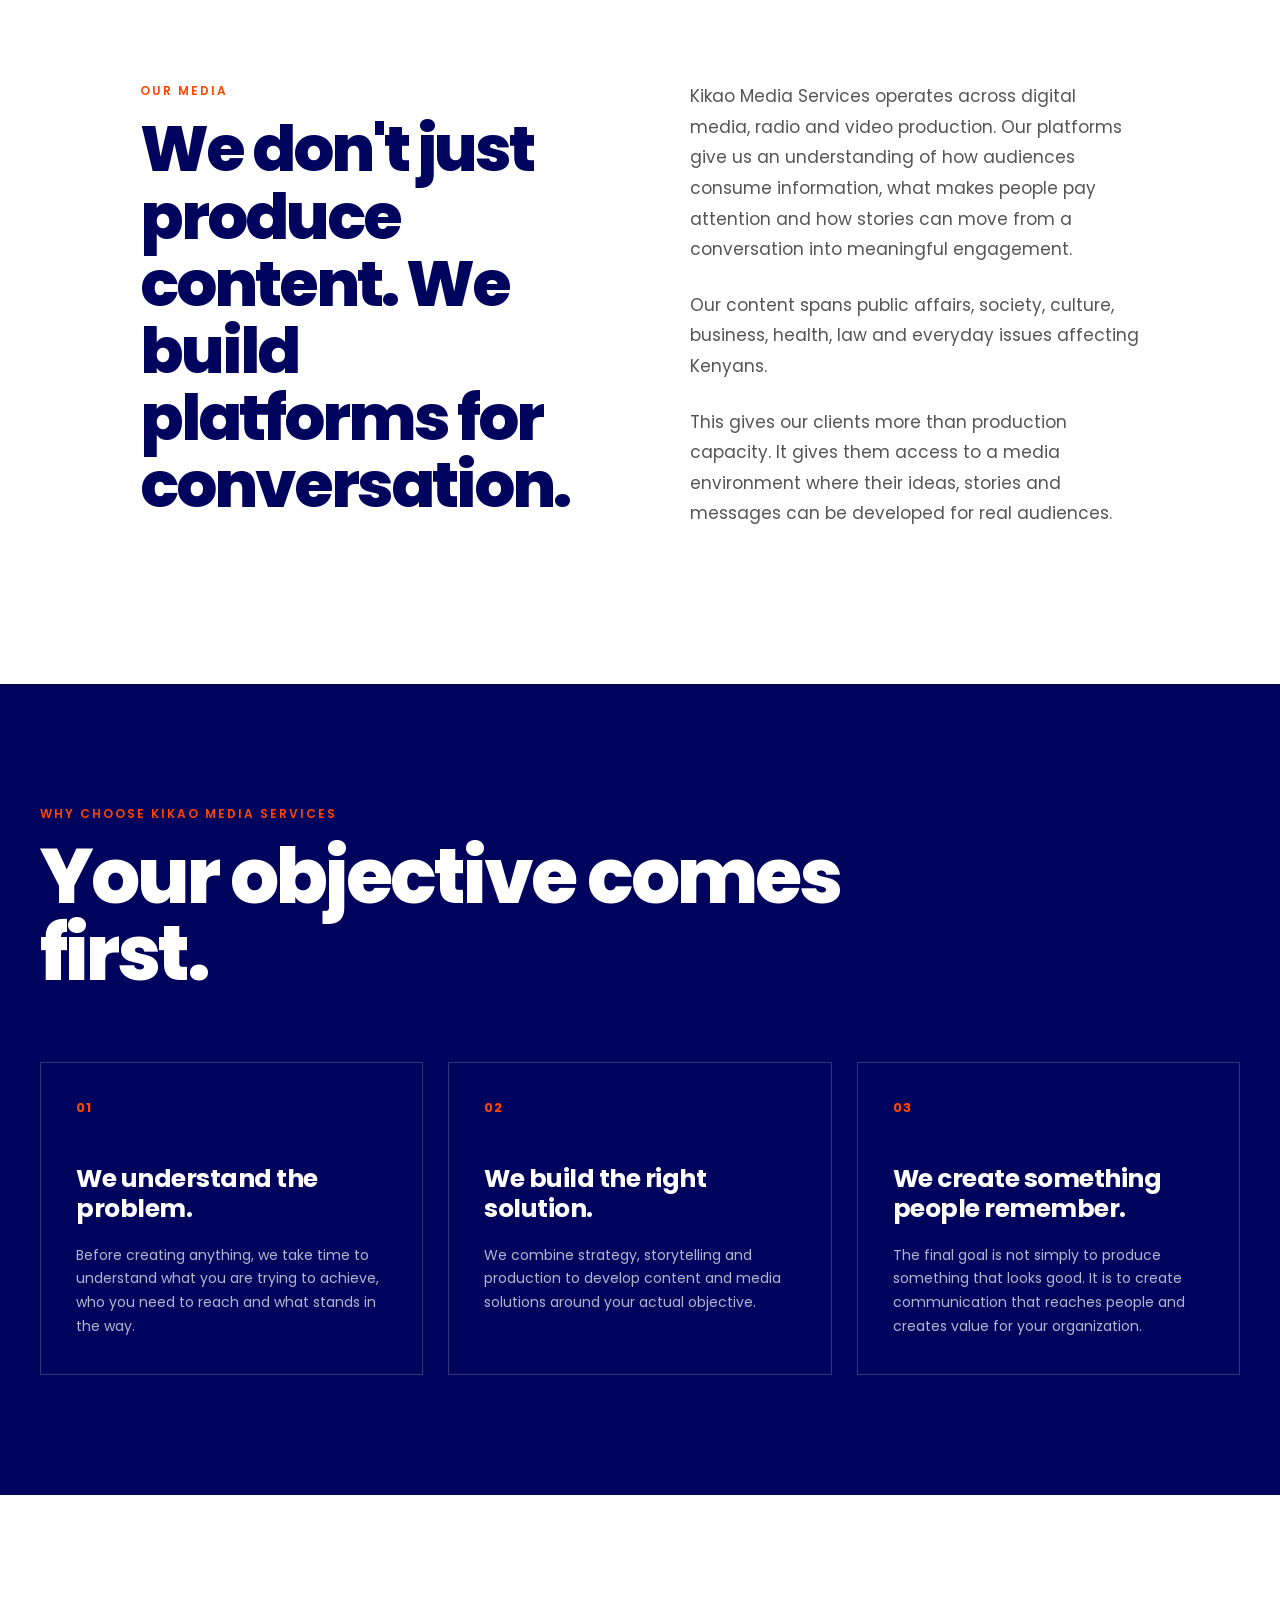
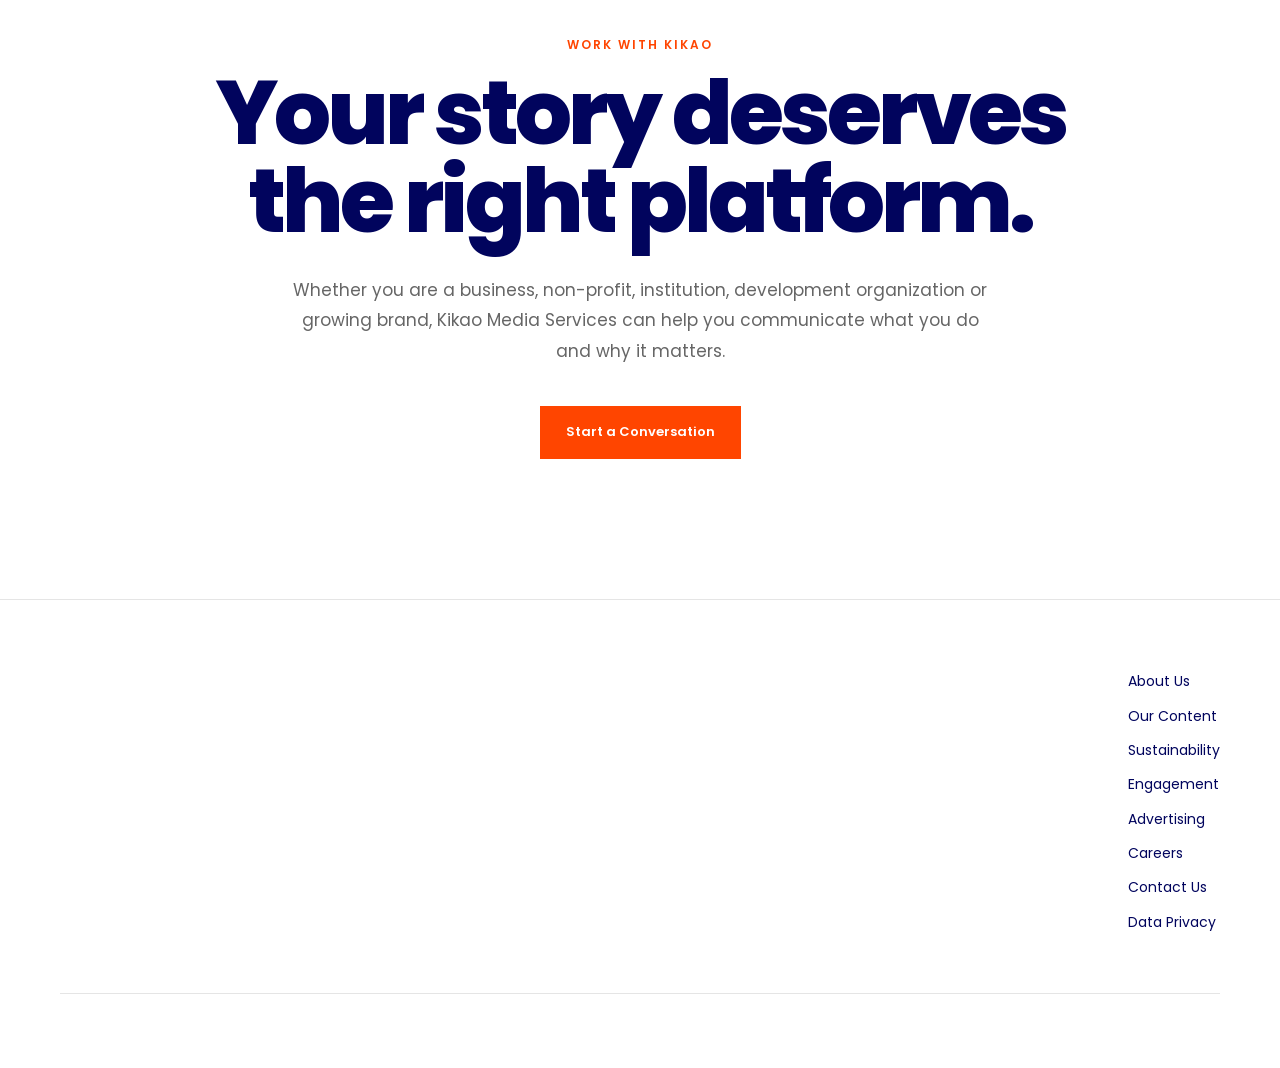
==== commit 678fef5a: "Fix HTML encoding issues in index.html" ====
--- a/Kikao Media Website 2/index.html
+++ b/Kikao Media Website 2/index.html
@@ -76,8 +76,8 @@
                 Advertising
             </a>
 
-            <a href="thehealthagency.vercel.app">
-                Health Comms
+            <a href="https://thehealthagency.vercel.app/">
+                Health
             </a>
 
             <a href="careers.html">
@@ -133,8 +133,8 @@
             Advertising
         </a>
 
-        <a href="thehealthagency.vercel.app">
-                Health Comms
+        <a href="https://thehealthagency.vercel.app/">
+                Health
             </a>
 
         <a href="careers.html">
